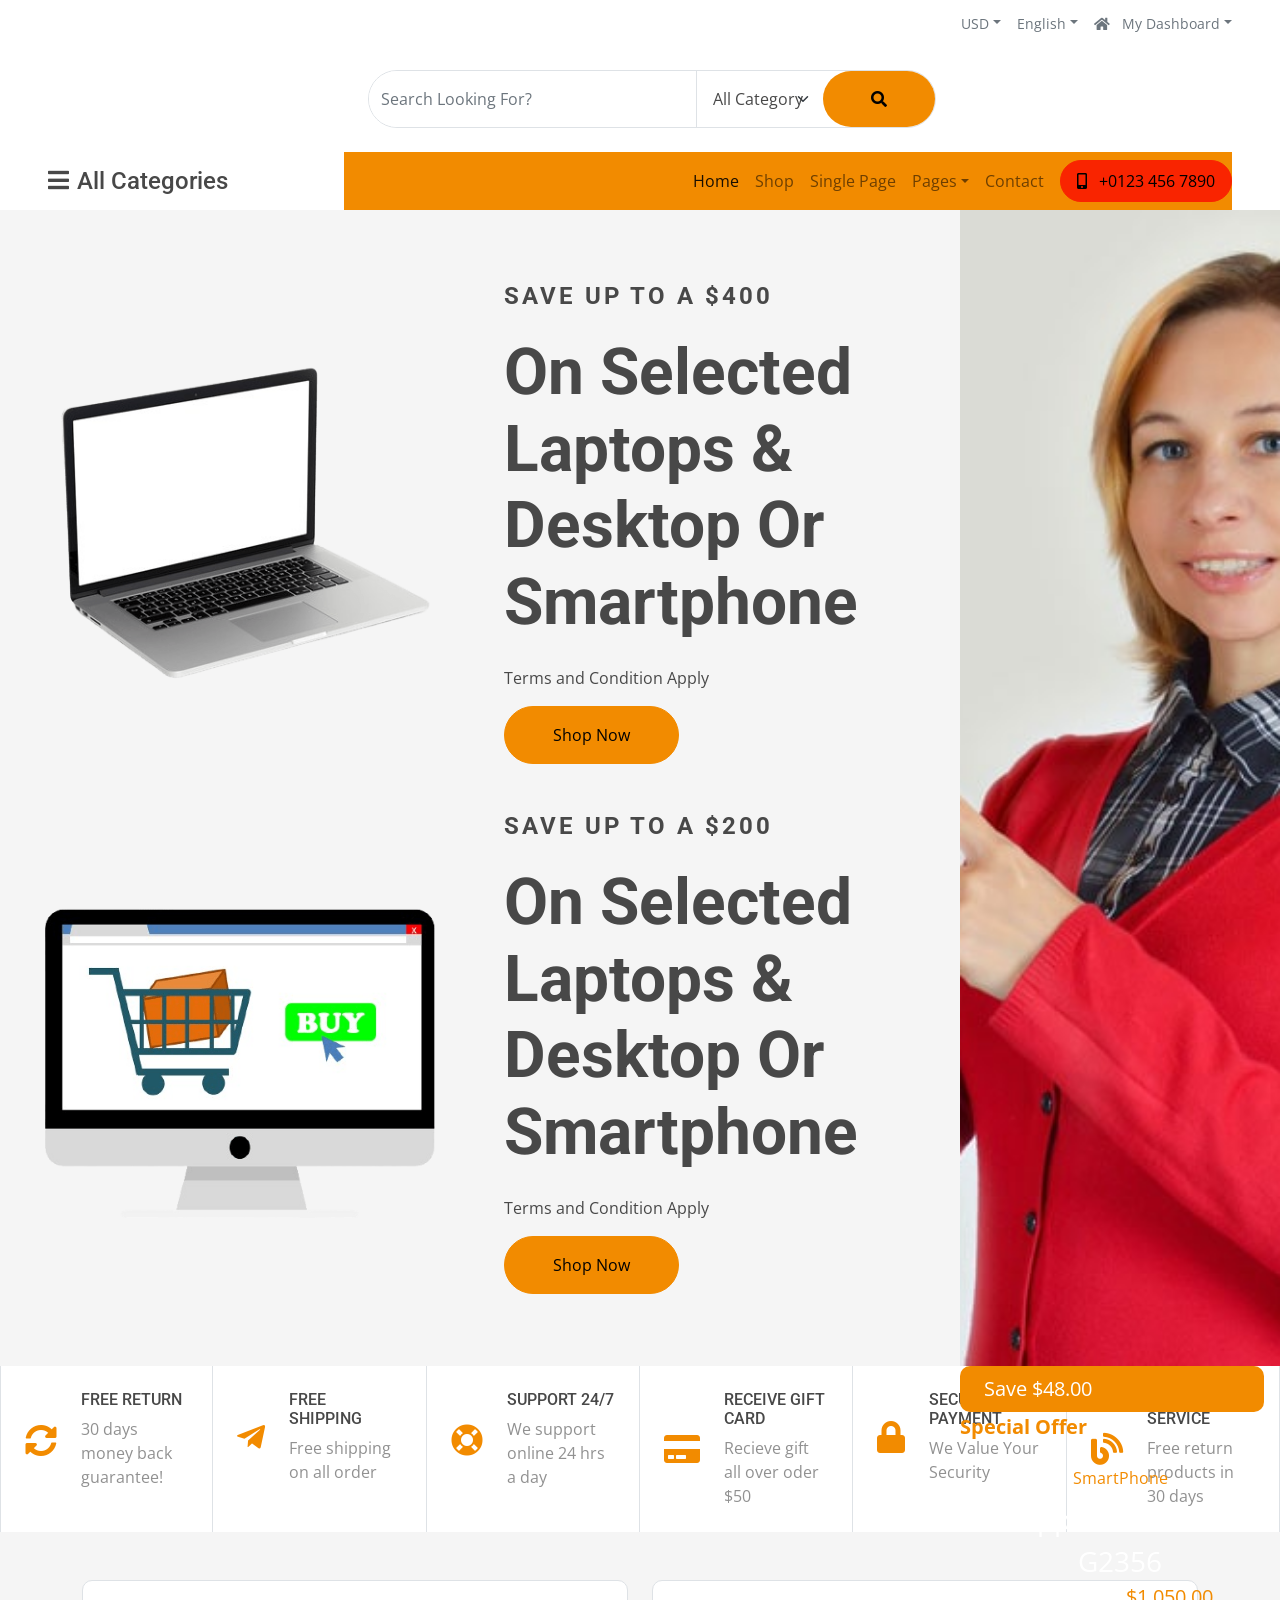
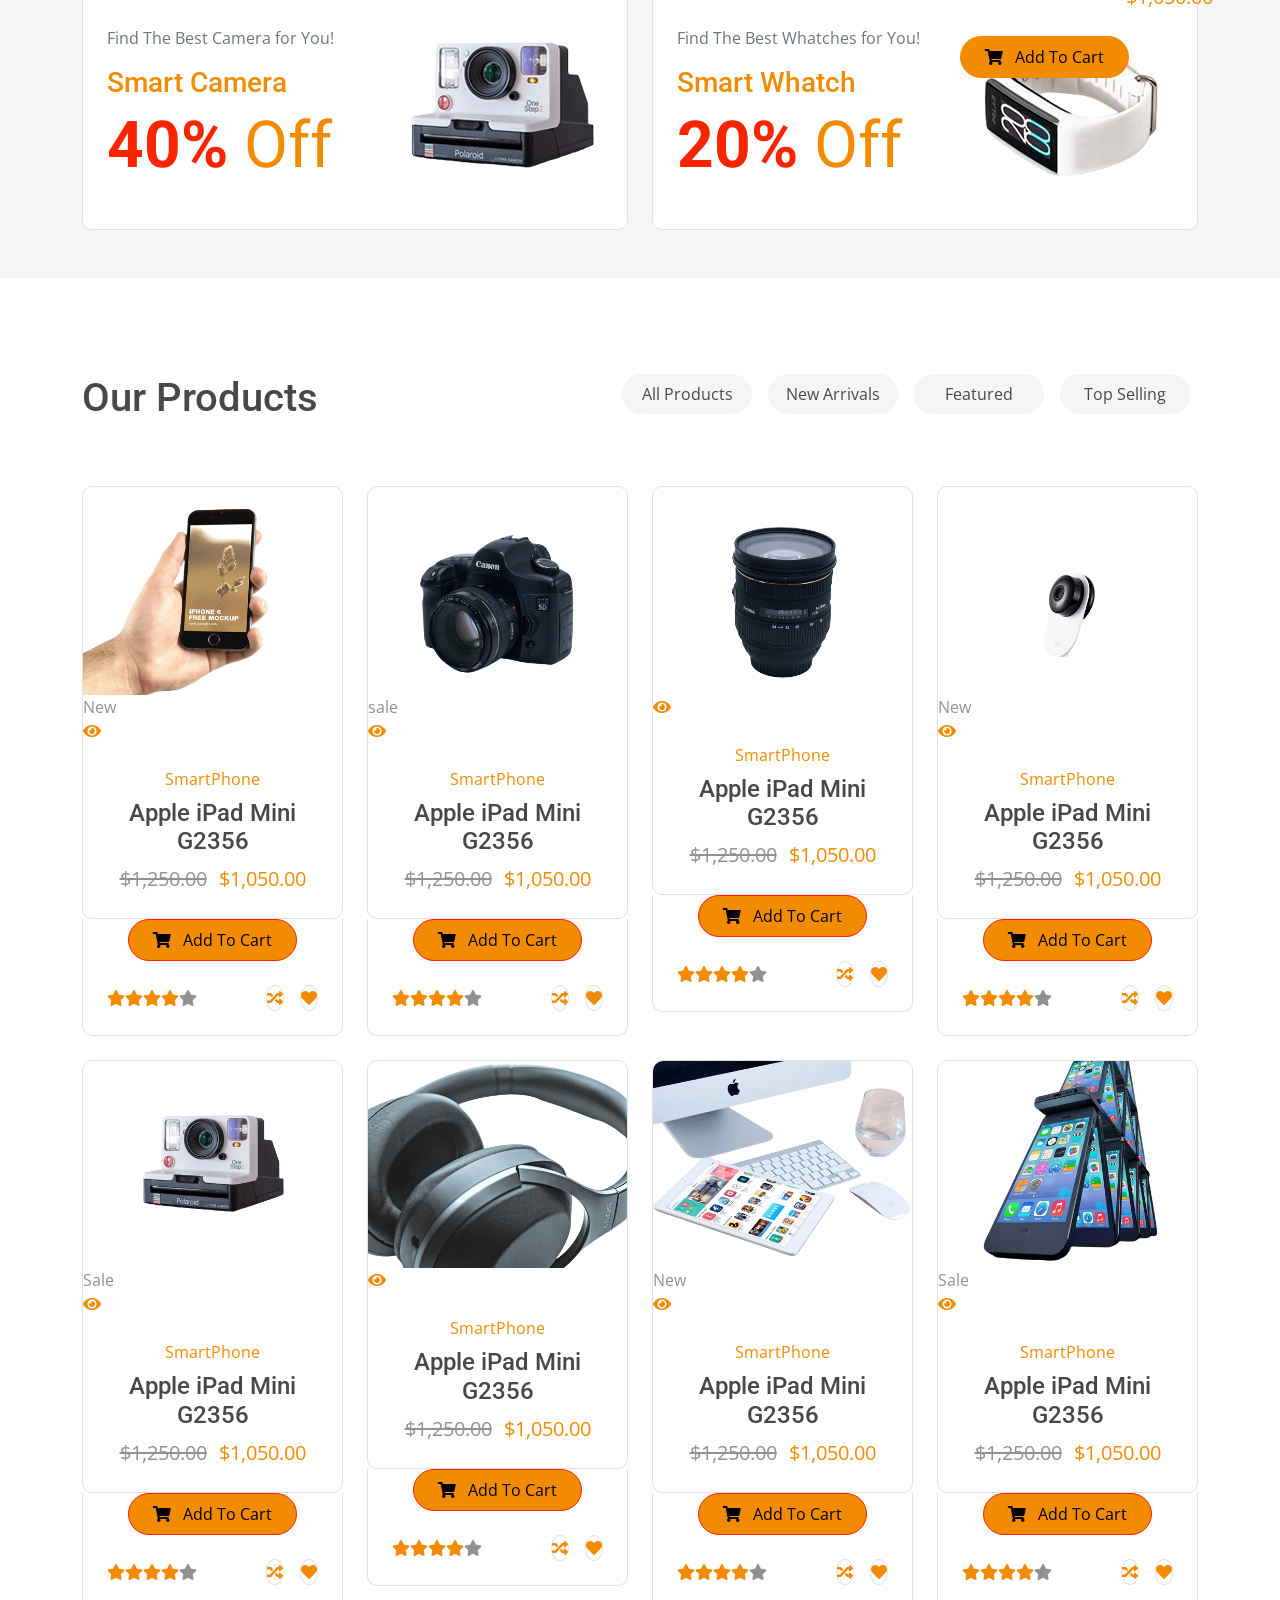
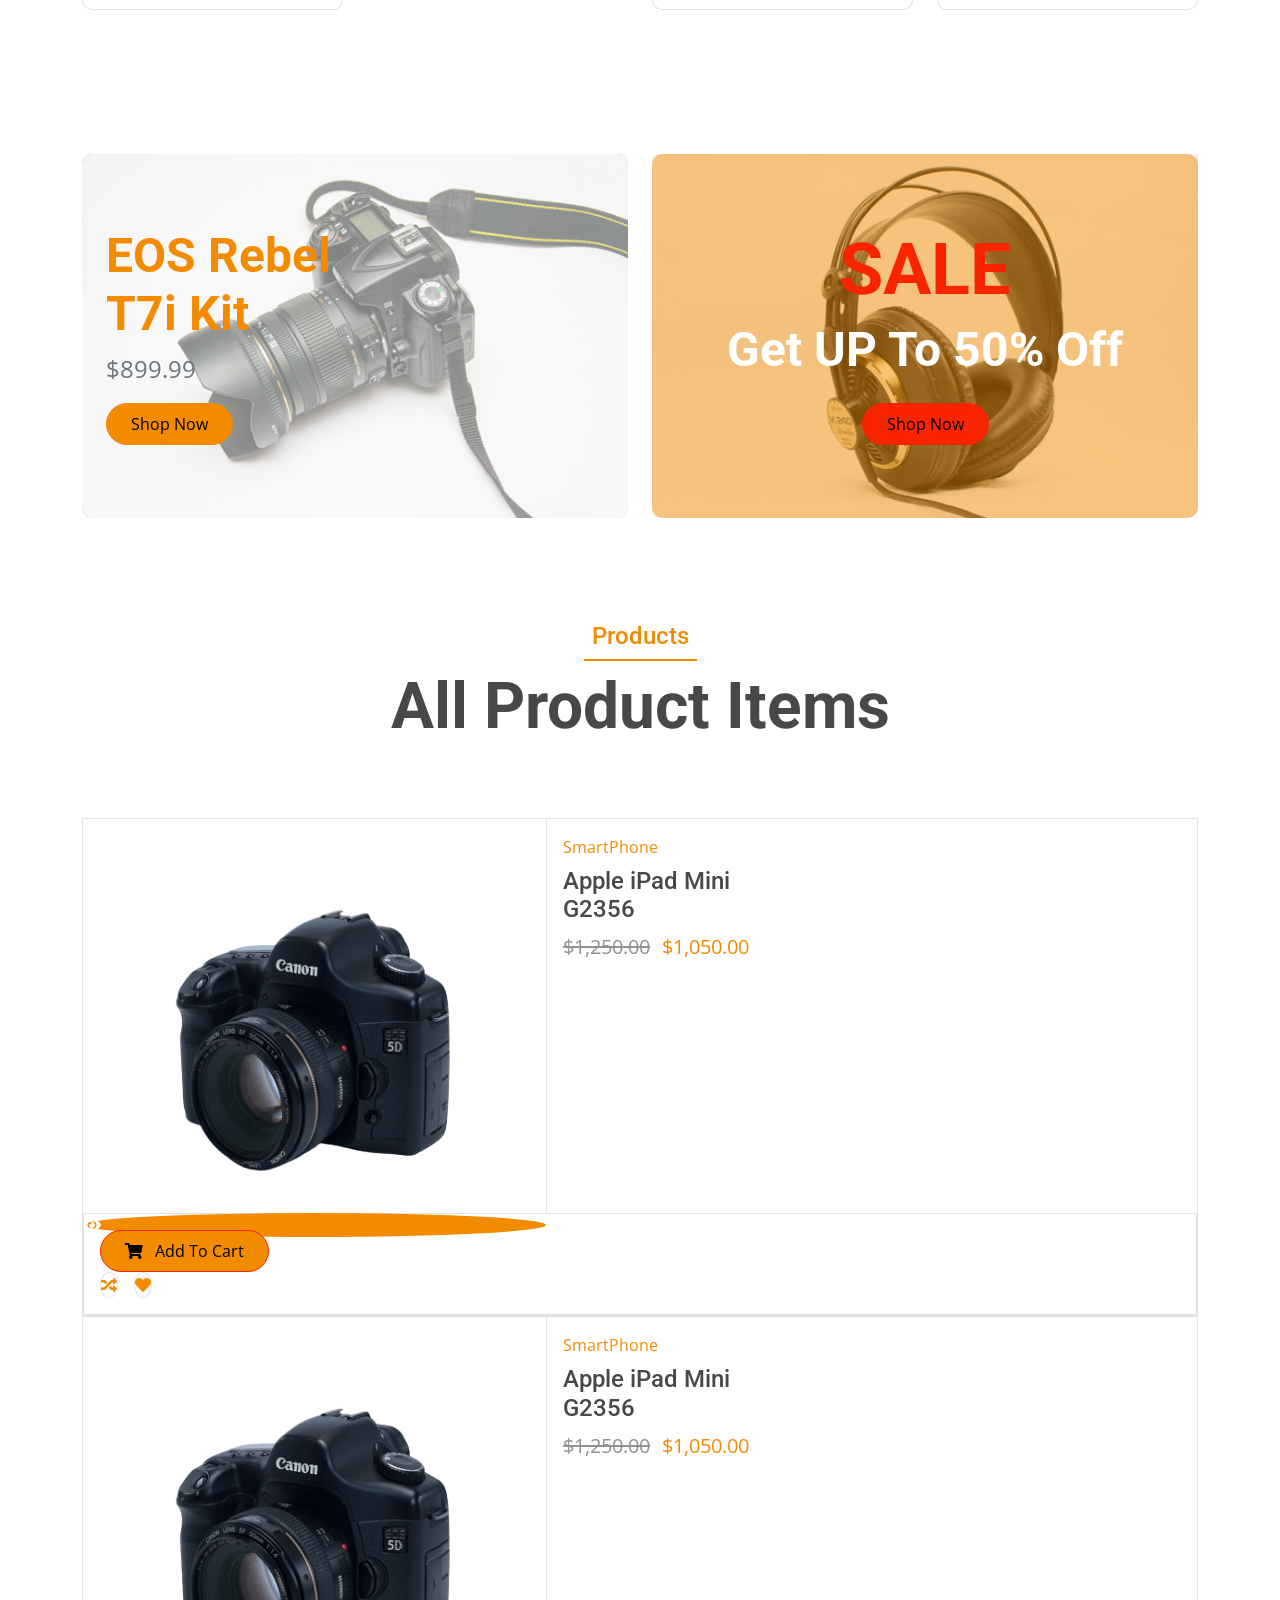
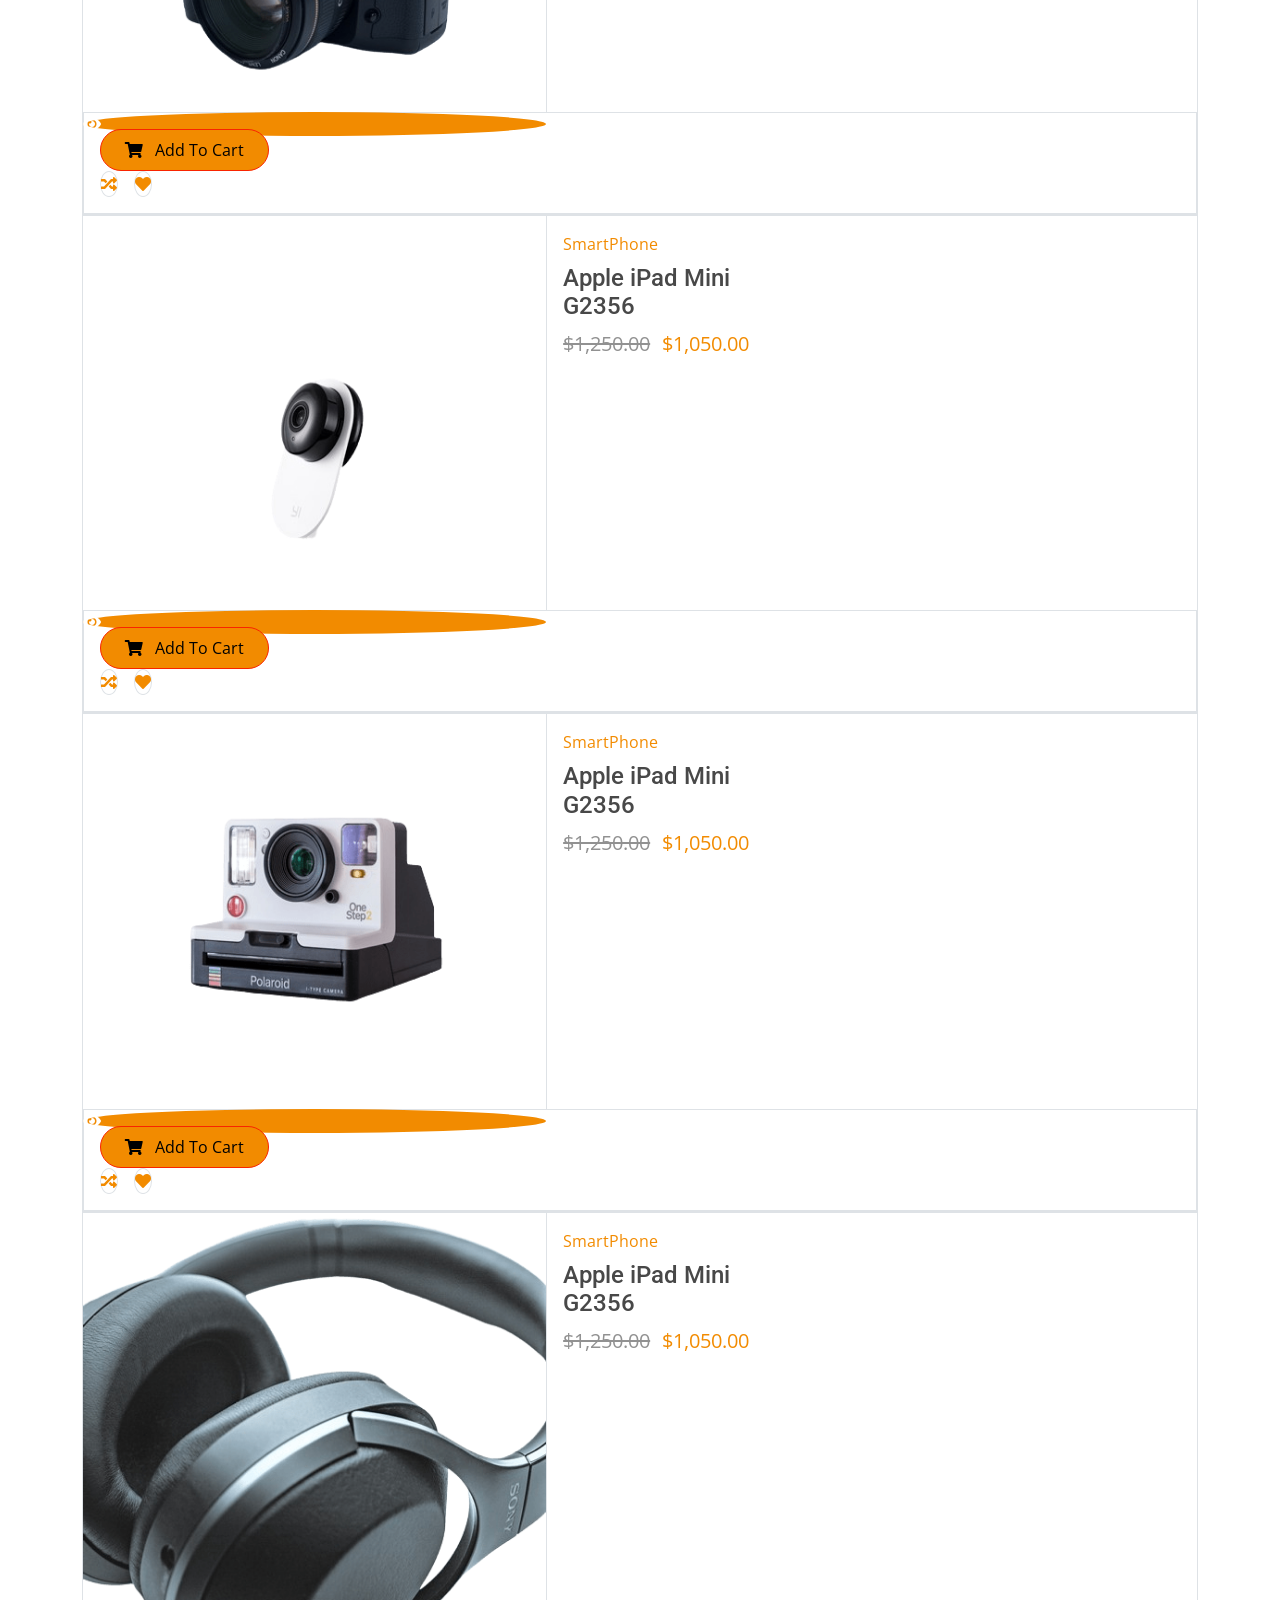
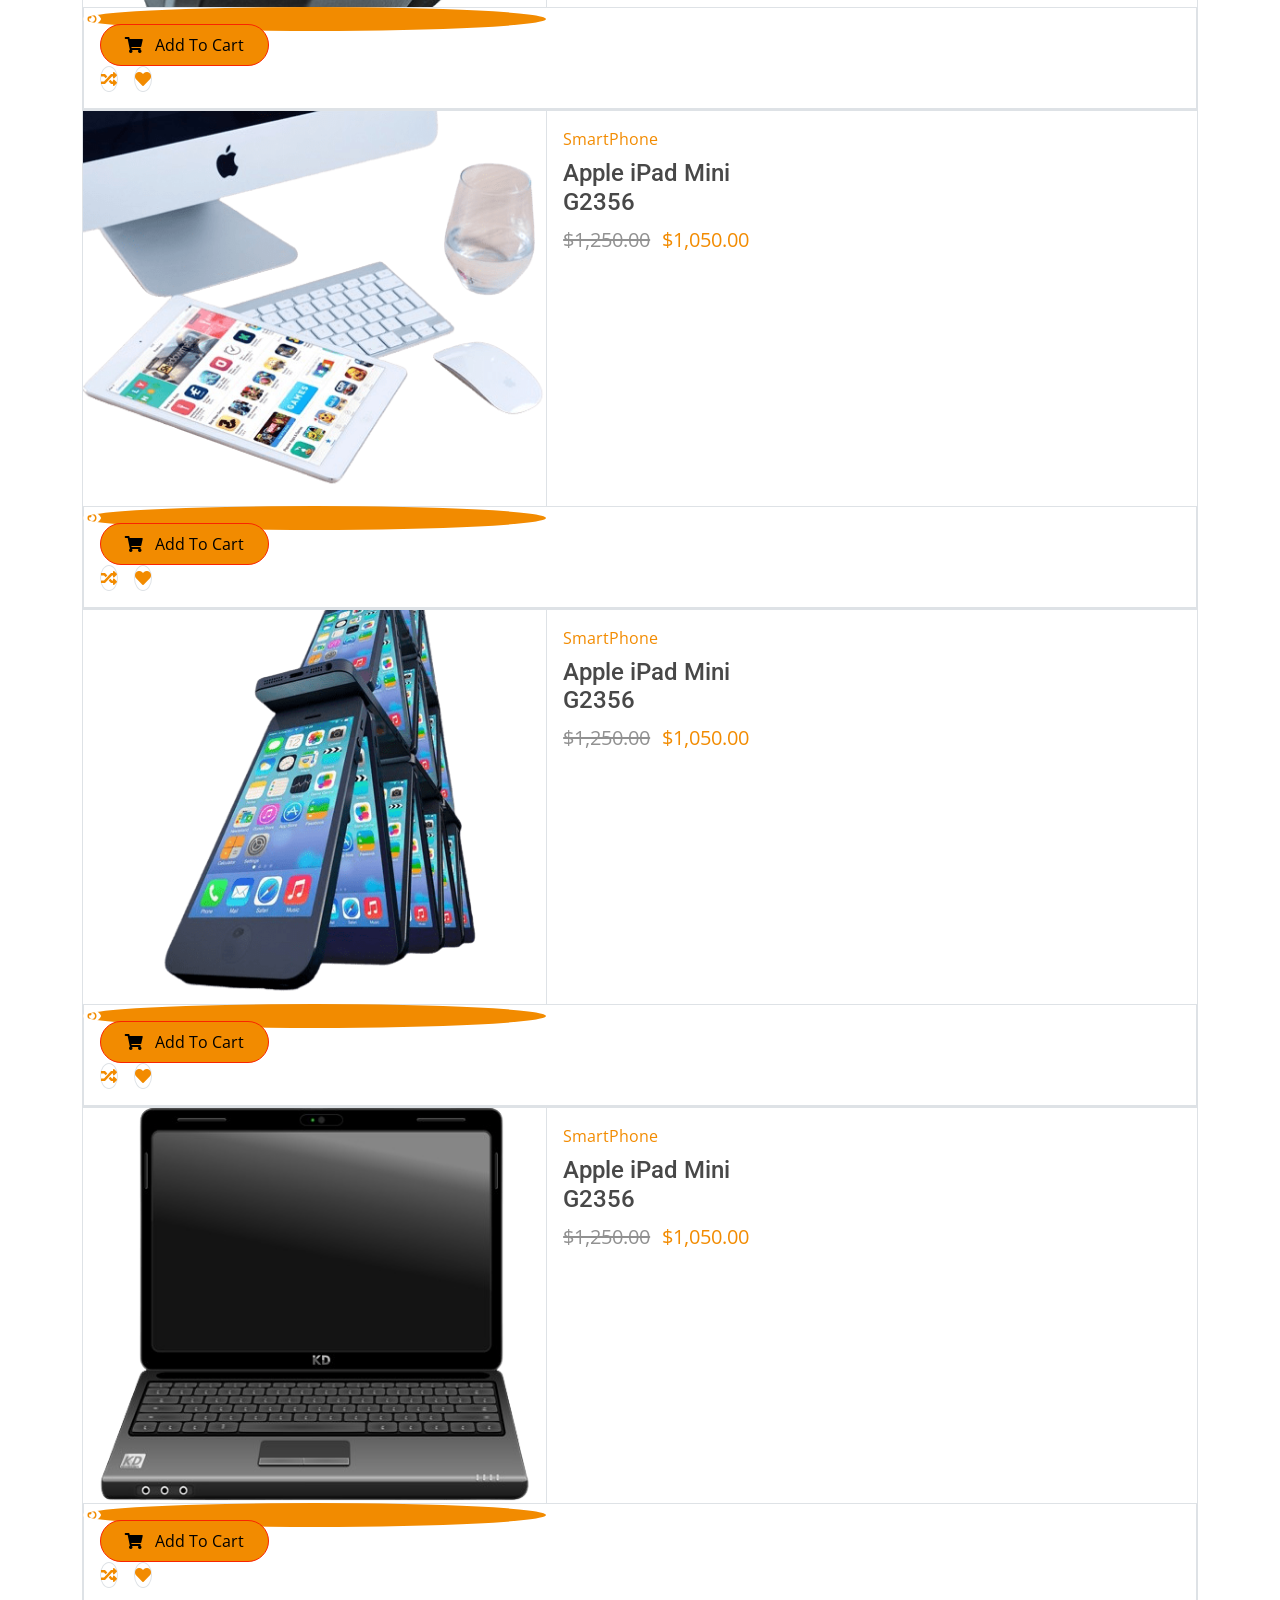
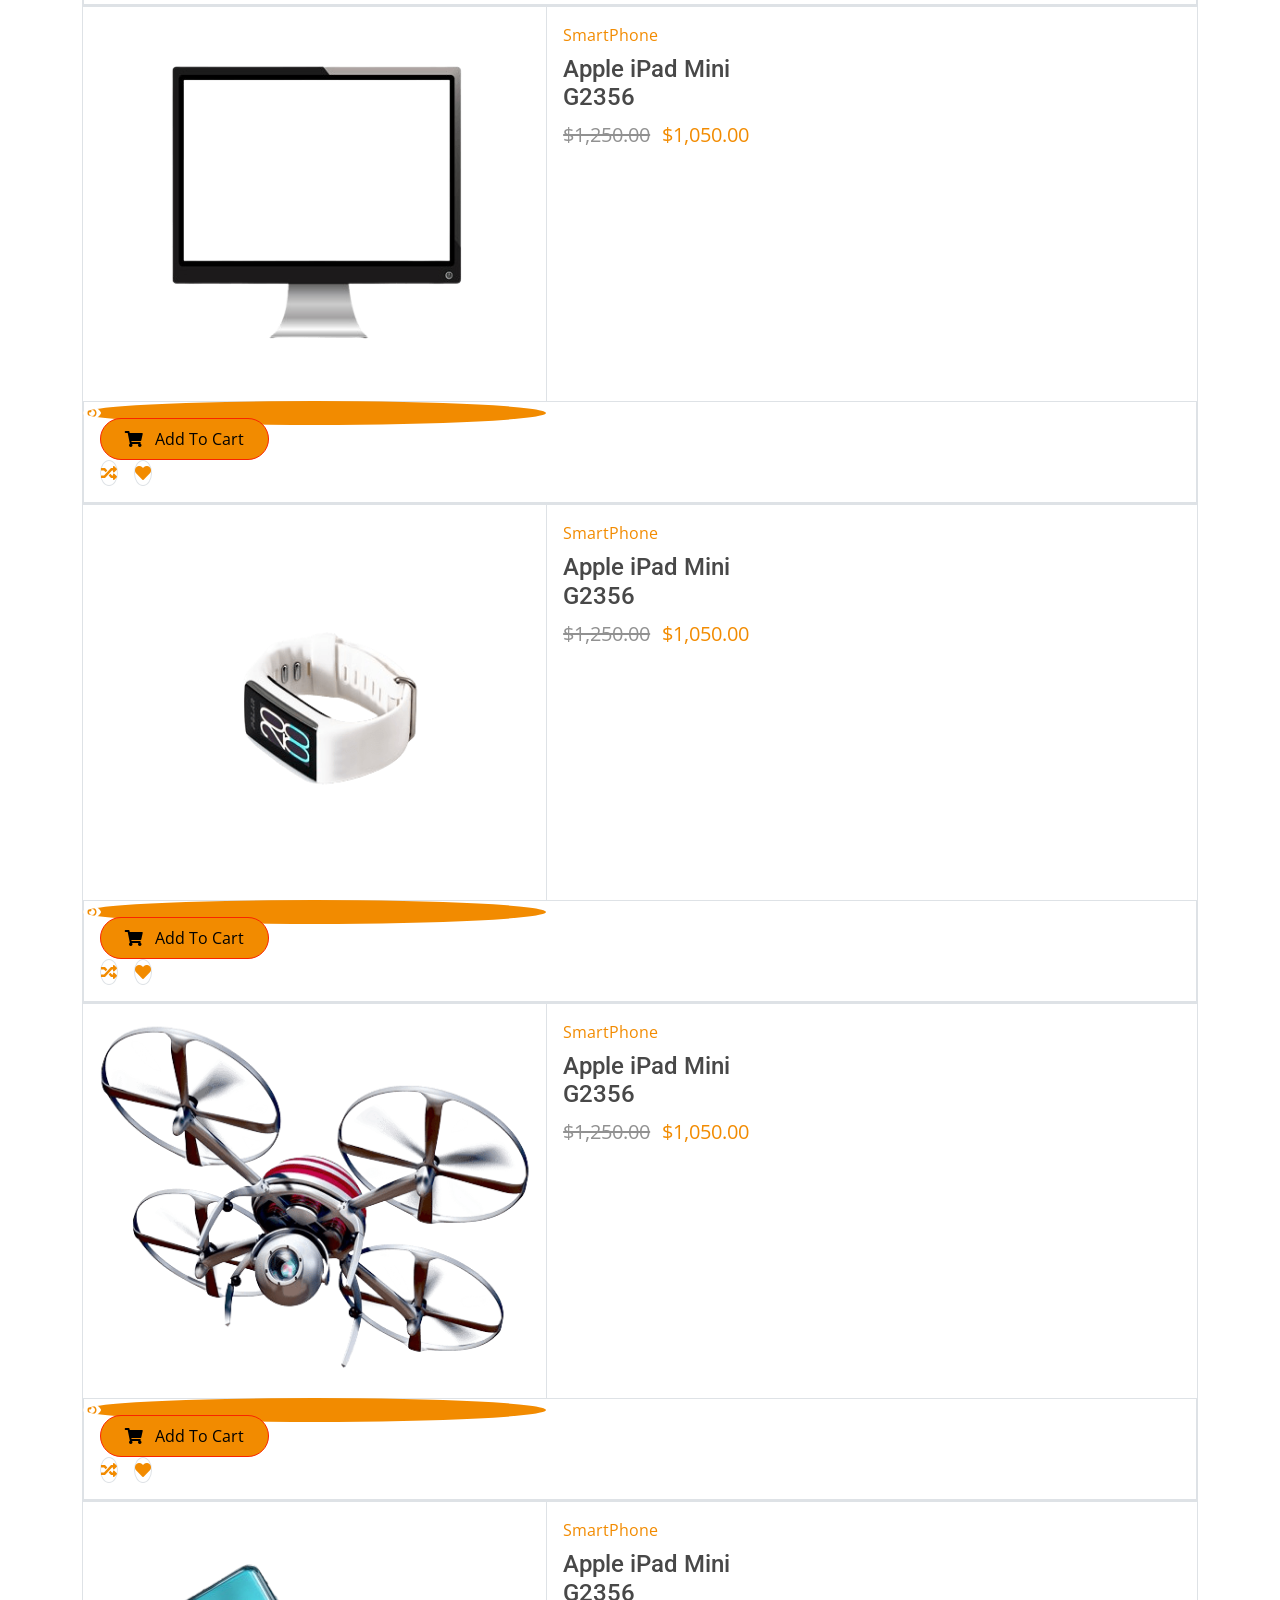
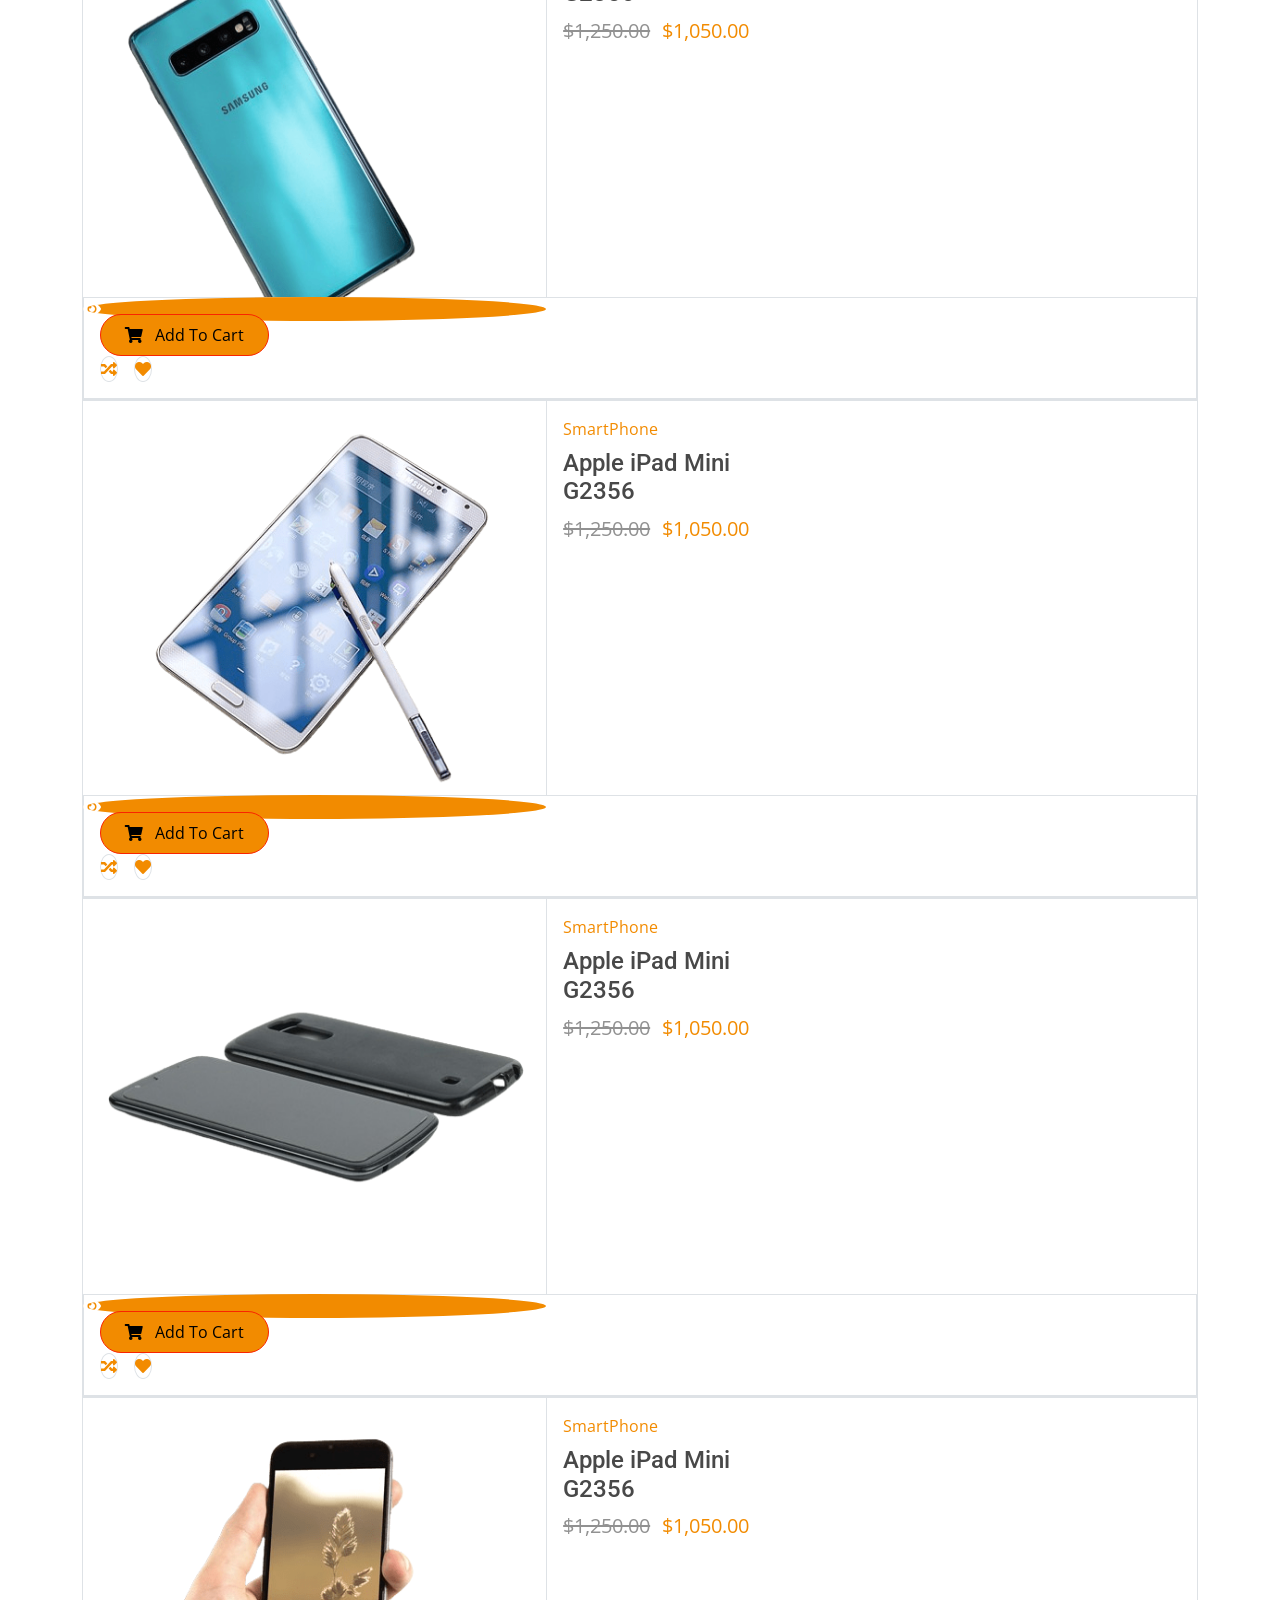
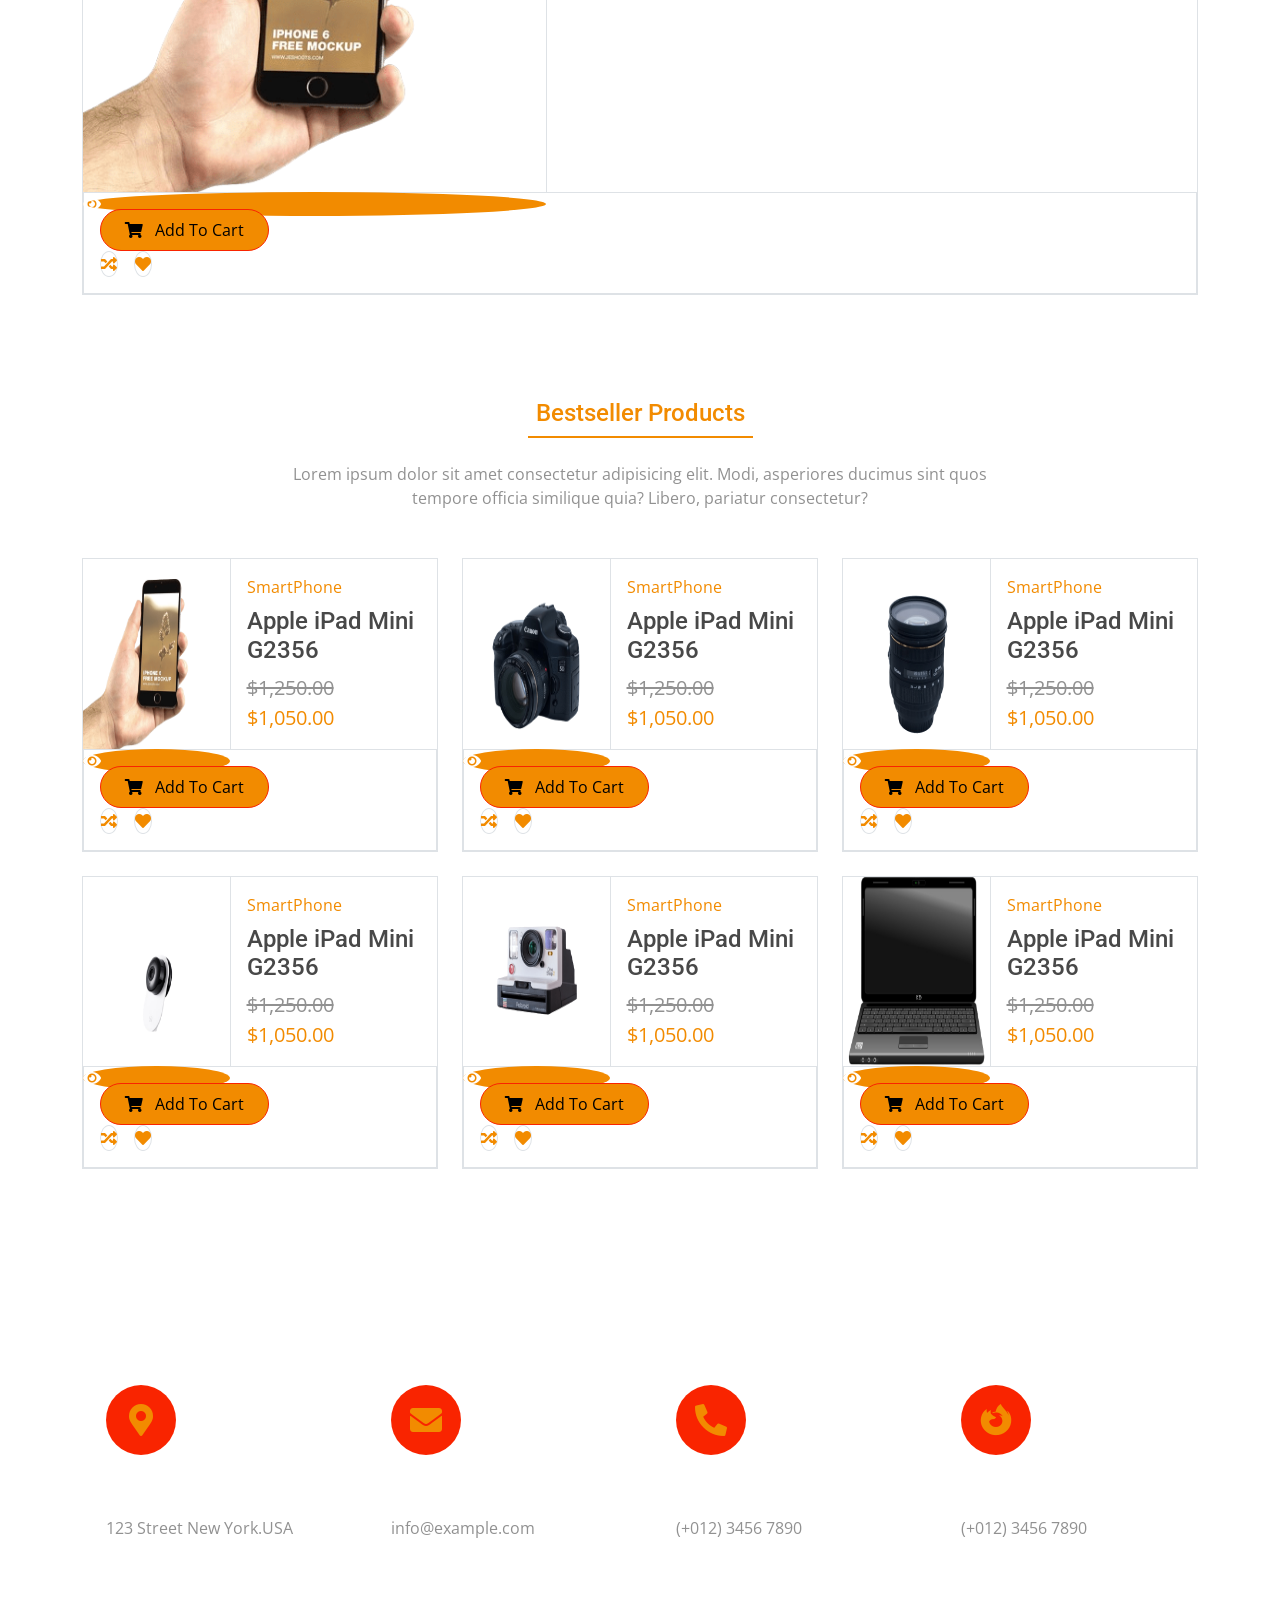
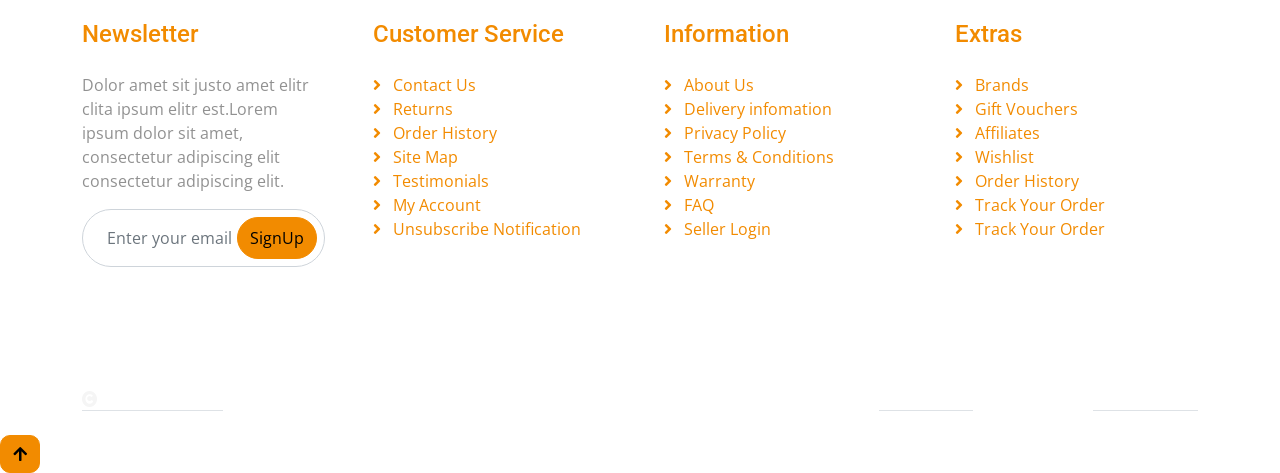
==== resources/templates/electro-original/index.html @ fbc1c678 "chore: organize Electro template reference files" ====
<!DOCTYPE html>
<html lang="en">

<head>
    <meta charset="utf-8">
    <title>Electro - Electronics Website Template</title>
    <meta content="width=device-width, initial-scale=1.0" name="viewport">
    <meta content="" name="keywords">
    <meta content="" name="description">

    <!-- Google Web Fonts -->
    <link rel="preconnect" href="https://fonts.googleapis.com">
    <link rel="preconnect" href="https://fonts.gstatic.com" crossorigin>
    <link
        href="https://fonts.googleapis.com/css2?family=Open+Sans:wght@400;500;600;700&family=Roboto:wght@400;500;700&display=swap"
        rel="stylesheet">

    <!-- Icon Font Stylesheet -->
    <link rel="stylesheet" href="https://use.fontawesome.com/releases/v5.15.4/css/all.css" />
    <link href="https://cdn.jsdelivr.net/npm/bootstrap-icons@1.4.1/font/bootstrap-icons.css" rel="stylesheet">

    <!-- Libraries Stylesheet -->
    <link href="lib/animate/animate.min.css" rel="stylesheet">
    <link href="lib/owlcarousel/assets/owl.carousel.min.css" rel="stylesheet">


    <!-- Customized Bootstrap Stylesheet -->
    <link href="css/bootstrap.min.css" rel="stylesheet">

    <!-- Template Stylesheet -->
    <link href="css/style.css" rel="stylesheet">
</head>

<body>

    <!-- Spinner Start -->
    <div id="spinner"
        class="show bg-white position-fixed translate-middle w-100 vh-100 top-50 start-50 d-flex align-items-center justify-content-center">
        <div class="spinner-border text-primary" style="width: 3rem; height: 3rem;" role="status">
            <span class="sr-only">Loading...</span>
        </div>
    </div>
    <!-- Spinner End -->


    <!-- Topbar Start -->
    <div class="container-fluid px-5 d-none border-bottom d-lg-block">
        <div class="row gx-0 align-items-center">
            <div class="col-lg-4 text-center text-lg-start mb-lg-0">
                <div class="d-inline-flex align-items-center" style="height: 45px;">
                    <a href="#" class="text-muted me-2"> Help</a><small> / </small>
                    <a href="#" class="text-muted mx-2"> Support</a><small> / </small>
                    <a href="#" class="text-muted ms-2"> Contact</a>

                </div>
            </div>
            <div class="col-lg-4 text-center d-flex align-items-center justify-content-center">
                <small class="text-dark">Call Us:</small>
                <a href="#" class="text-muted">(+012) 1234 567890</a>
            </div>

            <div class="col-lg-4 text-center text-lg-end">
                <div class="d-inline-flex align-items-center" style="height: 45px;">
                    <div class="dropdown">
                        <a href="#" class="dropdown-toggle text-muted me-2" data-bs-toggle="dropdown"><small>
                                USD</small></a>
                        <div class="dropdown-menu rounded">
                            <a href="#" class="dropdown-item"> Euro</a>
                            <a href="#" class="dropdown-item"> Dolar</a>
                        </div>
                    </div>
                    <div class="dropdown">
                        <a href="#" class="dropdown-toggle text-muted mx-2" data-bs-toggle="dropdown"><small>
                                English</small></a>
                        <div class="dropdown-menu rounded">
                            <a href="#" class="dropdown-item"> English</a>
                            <a href="#" class="dropdown-item"> Turkish</a>
                            <a href="#" class="dropdown-item"> Spanol</a>
                            <a href="#" class="dropdown-item"> Italiano</a>
                        </div>
                    </div>
                    <div class="dropdown">
                        <a href="#" class="dropdown-toggle text-muted ms-2" data-bs-toggle="dropdown"><small><i
                                    class="fa fa-home me-2"></i> My Dashboard</small></a>
                        <div class="dropdown-menu rounded">
                            <a href="#" class="dropdown-item"> Login</a>
                            <a href="#" class="dropdown-item"> Wishlist</a>
                            <a href="#" class="dropdown-item"> My Card</a>
                            <a href="#" class="dropdown-item"> Notifications</a>
                            <a href="#" class="dropdown-item"> Account Settings</a>
                            <a href="#" class="dropdown-item"> My Account</a>
                            <a href="#" class="dropdown-item"> Log Out</a>
                        </div>
                    </div>
                </div>
            </div>
        </div>
    </div>
    <div class="container-fluid px-5 py-4 d-none d-lg-block">
        <div class="row gx-0 align-items-center text-center">
            <div class="col-md-4 col-lg-3 text-center text-lg-start">
                <div class="d-inline-flex align-items-center">
                    <a href="" class="navbar-brand p-0">
                        <h1 class="display-5 text-primary m-0"><i
                                class="fas fa-shopping-bag text-secondary me-2"></i>Electro</h1>
                        <!-- <img src="img/logo.png" alt="Logo"> -->
                    </a>
                </div>
            </div>
            <div class="col-md-4 col-lg-6 text-center">
                <div class="position-relative ps-4">
                    <div class="d-flex border rounded-pill">
                        <input class="form-control border-0 rounded-pill w-100 py-3" type="text"
                            data-bs-target="#dropdownToggle123" placeholder="Search Looking For?">
                        <select class="form-select text-dark border-0 border-start rounded-0 p-3" style="width: 200px;">
                            <option value="All Category">All Category</option>
                            <option value="Pest Control-2">Category 1</option>
                            <option value="Pest Control-3">Category 2</option>
                            <option value="Pest Control-4">Category 3</option>
                            <option value="Pest Control-5">Category 4</option>
                        </select>
                        <button type="button" class="btn btn-primary rounded-pill py-3 px-5" style="border: 0;"><i
                                class="fas fa-search"></i></button>
                    </div>
                </div>
            </div>
            <div class="col-md-4 col-lg-3 text-center text-lg-end">
                <div class="d-inline-flex align-items-center">
                    <a href="#" class="text-muted d-flex align-items-center justify-content-center me-3"><span
                            class="rounded-circle btn-md-square border"><i class="fas fa-random"></i></i></a>
                    <a href="#" class="text-muted d-flex align-items-center justify-content-center me-3"><span
                            class="rounded-circle btn-md-square border"><i class="fas fa-heart"></i></a>
                    <a href="#" class="text-muted d-flex align-items-center justify-content-center"><span
                            class="rounded-circle btn-md-square border"><i class="fas fa-shopping-cart"></i></span>
                        <span class="text-dark ms-2">$0.00</span></a>
                </div>
            </div>
        </div>
    </div>
    <!-- Topbar End -->

    <!-- Navbar & Hero Start -->
    <div class="container-fluid nav-bar p-0">
        <div class="row gx-0 bg-primary px-5 align-items-center">
            <div class="col-lg-3 d-none d-lg-block">
                <nav class="navbar navbar-light position-relative" style="width: 250px;">
                    <button class="navbar-toggler border-0 fs-4 w-100 px-0 text-start" type="button"
                        data-bs-toggle="collapse" data-bs-target="#allCat">
                        <h4 class="m-0"><i class="fa fa-bars me-2"></i>All Categories</h4>
                    </button>
                    <div class="collapse navbar-collapse rounded-bottom" id="allCat">
                        <div class="navbar-nav ms-auto py-0">
                            <ul class="list-unstyled categories-bars">
                                <li>
                                    <div class="categories-bars-item">
                                        <a href="#">Accessories</a>
                                        <span>(3)</span>
                                    </div>
                                </li>
                                <li>
                                    <div class="categories-bars-item">
                                        <a href="#">Electronics & Computer</a>
                                        <span>(5)</span>
                                    </div>
                                </li>
                                <li>
                                    <div class="categories-bars-item">
                                        <a href="#">Laptops & Desktops</a>
                                        <span>(2)</span>
                                    </div>
                                </li>
                                <li>
                                    <div class="categories-bars-item">
                                        <a href="#">Mobiles & Tablets</a>
                                        <span>(8)</span>
                                    </div>
                                </li>
                                <li>
                                    <div class="categories-bars-item">
                                        <a href="#">SmartPhone & Smart TV</a>
                                        <span>(5)</span>
                                    </div>
                                </li>
                            </ul>
                        </div>
                    </div>
                </nav>
            </div>
            <div class="col-12 col-lg-9">
                <nav class="navbar navbar-expand-lg navbar-light bg-primary ">
                    <a href="" class="navbar-brand d-block d-lg-none">
                        <h1 class="display-5 text-secondary m-0"><i
                                class="fas fa-shopping-bag text-white me-2"></i>Electro</h1>
                        <!-- <img src="img/logo.png" alt="Logo"> -->
                    </a>
                    <button class="navbar-toggler ms-auto" type="button" data-bs-toggle="collapse"
                        data-bs-target="#navbarCollapse">
                        <span class="fa fa-bars fa-1x"></span>
                    </button>
                    <div class="collapse navbar-collapse" id="navbarCollapse">
                        <div class="navbar-nav ms-auto py-0">
                            <a href="index.html" class="nav-item nav-link active">Home</a>
                            <a href="shop.html" class="nav-item nav-link">Shop</a>
                            <a href="single.html" class="nav-item nav-link">Single Page</a>
                            <div class="nav-item dropdown">
                                <a href="#" class="nav-link dropdown-toggle" data-bs-toggle="dropdown">Pages</a>
                                <div class="dropdown-menu m-0">
                                    <a href="bestseller.html" class="dropdown-item">Bestseller</a>
                                    <a href="cart.html" class="dropdown-item">Cart Page</a>
                                    <a href="cheackout.html" class="dropdown-item">Cheackout</a>
                                    <a href="404.html" class="dropdown-item">404 Page</a>
                                </div>
                            </div>
                            <a href="contact.html" class="nav-item nav-link me-2">Contact</a>
                            <div class="nav-item dropdown d-block d-lg-none mb-3">
                                <a href="#" class="nav-link dropdown-toggle" data-bs-toggle="dropdown">All Category</a>
                                <div class="dropdown-menu m-0">
                                    <ul class="list-unstyled categories-bars">
                                        <li>
                                            <div class="categories-bars-item">
                                                <a href="#">Accessories</a>
                                                <span>(3)</span>
                                            </div>
                                        </li>
                                        <li>
                                            <div class="categories-bars-item">
                                                <a href="#">Electronics & Computer</a>
                                                <span>(5)</span>
                                            </div>
                                        </li>
                                        <li>
                                            <div class="categories-bars-item">
                                                <a href="#">Laptops & Desktops</a>
                                                <span>(2)</span>
                                            </div>
                                        </li>
                                        <li>
                                            <div class="categories-bars-item">
                                                <a href="#">Mobiles & Tablets</a>
                                                <span>(8)</span>
                                            </div>
                                        </li>
                                        <li>
                                            <div class="categories-bars-item">
                                                <a href="#">SmartPhone & Smart TV</a>
                                                <span>(5)</span>
                                            </div>
                                        </li>
                                    </ul>
                                </div>
                            </div>
                        </div>
                        <a href="" class="btn btn-secondary rounded-pill py-2 px-4 px-lg-3 mb-3 mb-md-3 mb-lg-0"><i
                                class="fa fa-mobile-alt me-2"></i> +0123 456 7890</a>
                    </div>
                </nav>
            </div>
        </div>
    </div>
    <!-- Navbar & Hero End -->

    <!-- Carousel Start -->
    <div class="container-fluid carousel bg-light px-0">
        <div class="row g-0 justify-content-end">
            <div class="col-12 col-lg-7 col-xl-9">
                <div class="header-carousel owl-carousel bg-light py-5">
                    <div class="row g-0 header-carousel-item align-items-center">
                        <div class="col-xl-6 carousel-img wow fadeInLeft" data-wow-delay="0.1s">
                            <img src="img/carousel-1.png" class="img-fluid w-100" alt="Image">
                        </div>
                        <div class="col-xl-6 carousel-content p-4">
                            <h4 class="text-uppercase fw-bold mb-4 wow fadeInRight" data-wow-delay="0.1s"
                                style="letter-spacing: 3px;">Save Up To A $400</h4>
                            <h1 class="display-3 text-capitalize mb-4 wow fadeInRight" data-wow-delay="0.3s">On Selected
                                Laptops & Desktop Or Smartphone</h1>
                            <p class="text-dark wow fadeInRight" data-wow-delay="0.5s">Terms and Condition Apply</p>
                            <a class="btn btn-primary rounded-pill py-3 px-5 wow fadeInRight" data-wow-delay="0.7s"
                                href="#">Shop Now</a>
                        </div>
                    </div>
                    <div class="row g-0 header-carousel-item align-items-center">
                        <div class="col-xl-6 carousel-img wow fadeInLeft" data-wow-delay="0.1s">
                            <img src="img/carousel-2.png" class="img-fluid w-100" alt="Image">
                        </div>
                        <div class="col-xl-6 carousel-content p-4">
                            <h4 class="text-uppercase fw-bold mb-4 wow fadeInRight" data-wow-delay="0.1s"
                                style="letter-spacing: 3px;">Save Up To A $200</h4>
                            <h1 class="display-3 text-capitalize mb-4 wow fadeInRight" data-wow-delay="0.3s">On Selected
                                Laptops & Desktop Or Smartphone</h1>
                            <p class="text-dark wow fadeInRight" data-wow-delay="0.5s">Terms and Condition Apply</p>
                            <a class="btn btn-primary rounded-pill py-3 px-5 wow fadeInRight" data-wow-delay="0.7s"
                                href="#">Shop Now</a>
                        </div>
                    </div>
                </div>
            </div>
            <div class="col-12 col-lg-5 col-xl-3 wow fadeInRight" data-wow-delay="0.1s">
                <div class="carousel-header-banner h-100">
                    <img src="img/header-img.jpg" class="img-fluid w-100 h-100" style="object-fit: cover;" alt="Image">
                    <div class="carousel-banner-offer">
                        <p class="bg-primary text-white rounded fs-5 py-2 px-4 mb-0 me-3">Save $48.00</p>
                        <p class="text-primary fs-5 fw-bold mb-0">Special Offer</p>
                    </div>
                    <div class="carousel-banner">
                        <div class="carousel-banner-content text-center p-4">
                            <a href="#" class="d-block mb-2">SmartPhone</a>
                            <a href="#" class="d-block text-white fs-3">Apple iPad Mini <br> G2356</a>
                            <del class="me-2 text-white fs-5">$1,250.00</del>
                            <span class="text-primary fs-5">$1,050.00</span>
                        </div>
                        <a href="#" class="btn btn-primary rounded-pill py-2 px-4"><i
                                class="fas fa-shopping-cart me-2"></i> Add To Cart</a>
                    </div>
                </div>
            </div>
        </div>
    </div>
    <!-- Carousel End -->

    <!-- Searvices Start -->
    <div class="container-fluid px-0">
        <div class="row g-0">
            <div class="col-6 col-md-4 col-lg-2 border-start border-end wow fadeInUp" data-wow-delay="0.1s">
                <div class="p-4">
                    <div class="d-inline-flex align-items-center">
                        <i class="fa fa-sync-alt fa-2x text-primary"></i>
                        <div class="ms-4">
                            <h6 class="text-uppercase mb-2">Free Return</h6>
                            <p class="mb-0">30 days money back guarantee!</p>
                        </div>
                    </div>
                </div>
            </div>
            <div class="col-6 col-md-4 col-lg-2 border-end wow fadeInUp" data-wow-delay="0.2s">
                <div class="p-4">
                    <div class="d-flex align-items-center">
                        <i class="fab fa-telegram-plane fa-2x text-primary"></i>
                        <div class="ms-4">
                            <h6 class="text-uppercase mb-2">Free Shipping</h6>
                            <p class="mb-0">Free shipping on all order</p>
                        </div>
                    </div>
                </div>
            </div>
            <div class="col-6 col-md-4 col-lg-2 border-end wow fadeInUp" data-wow-delay="0.3s">
                <div class="p-4">
                    <div class="d-flex align-items-center">
                        <i class="fas fa-life-ring fa-2x text-primary"></i>
                        <div class="ms-4">
                            <h6 class="text-uppercase mb-2">Support 24/7</h6>
                            <p class="mb-0">We support online 24 hrs a day</p>
                        </div>
                    </div>
                </div>
            </div>
            <div class="col-6 col-md-4 col-lg-2 border-end wow fadeInUp" data-wow-delay="0.4s">
                <div class="p-4">
                    <div class="d-flex align-items-center">
                        <i class="fas fa-credit-card fa-2x text-primary"></i>
                        <div class="ms-4">
                            <h6 class="text-uppercase mb-2">Receive Gift Card</h6>
                            <p class="mb-0">Recieve gift all over oder $50</p>
                        </div>
                    </div>
                </div>
            </div>
            <div class="col-6 col-md-4 col-lg-2 border-end wow fadeInUp" data-wow-delay="0.5s">
                <div class="p-4">
                    <div class="d-flex align-items-center">
                        <i class="fas fa-lock fa-2x text-primary"></i>
                        <div class="ms-4">
                            <h6 class="text-uppercase mb-2">Secure Payment</h6>
                            <p class="mb-0">We Value Your Security</p>
                        </div>
                    </div>
                </div>
            </div>
            <div class="col-6 col-md-4 col-lg-2 border-end wow fadeInUp" data-wow-delay="0.6s">
                <div class="p-4">
                    <div class="d-flex align-items-center">
                        <i class="fas fa-blog fa-2x text-primary"></i>
                        <div class="ms-4">
                            <h6 class="text-uppercase mb-2">Online Service</h6>
                            <p class="mb-0">Free return products in 30 days</p>
                        </div>
                    </div>
                </div>
            </div>
        </div>
    </div>
    <!-- Searvices End -->

    <!-- Products Offer Start -->
    <div class="container-fluid bg-light py-5">
        <div class="container">
            <div class="row g-4">
                <div class="col-lg-6 wow fadeInLeft" data-wow-delay="0.2s">
                    <a href="#" class="d-flex align-items-center justify-content-between border bg-white rounded p-4">
                        <div>
                            <p class="text-muted mb-3">Find The Best Camera for You!</p>
                            <h3 class="text-primary">Smart Camera</h3>
                            <h1 class="display-3 text-secondary mb-0">40% <span
                                    class="text-primary fw-normal">Off</span></h1>
                        </div>
                        <img src="img/product-1.png" class="img-fluid" alt="">
                    </a>
                </div>
                <div class="col-lg-6 wow fadeInRight" data-wow-delay="0.3s">
                    <a href="#" class="d-flex align-items-center justify-content-between border bg-white rounded p-4">
                        <div>
                            <p class="text-muted mb-3">Find The Best Whatches for You!</p>
                            <h3 class="text-primary">Smart Whatch</h3>
                            <h1 class="display-3 text-secondary mb-0">20% <span
                                    class="text-primary fw-normal">Off</span></h1>
                        </div>
                        <img src="img/product-2.png" class="img-fluid" alt="">
                    </a>
                </div>
            </div>
        </div>
    </div>
    <!-- Products Offer End -->


    <!-- Our Products Start -->
    <div class="container-fluid product py-5">
        <div class="container py-5">
            <div class="tab-class">
                <div class="row g-4">
                    <div class="col-lg-4 text-start wow fadeInLeft" data-wow-delay="0.1s">
                        <h1>Our Products</h1>
                    </div>
                    <div class="col-lg-8 text-end wow fadeInRight" data-wow-delay="0.1s">
                        <ul class="nav nav-pills d-inline-flex text-center mb-5">
                            <li class="nav-item mb-4">
                                <a class="d-flex mx-2 py-2 bg-light rounded-pill active" data-bs-toggle="pill"
                                    href="#tab-1">
                                    <span class="text-dark" style="width: 130px;">All Products</span>
                                </a>
                            </li>
                            <li class="nav-item mb-4">
                                <a class="d-flex py-2 mx-2 bg-light rounded-pill" data-bs-toggle="pill" href="#tab-2">
                                    <span class="text-dark" style="width: 130px;">New Arrivals</span>
                                </a>
                            </li>
                            <li class="nav-item mb-4">
                                <a class="d-flex mx-2 py-2 bg-light rounded-pill" data-bs-toggle="pill" href="#tab-3">
                                    <span class="text-dark" style="width: 130px;">Featured</span>
                                </a>
                            </li>
                            <li class="nav-item mb-4">
                                <a class="d-flex mx-2 py-2 bg-light rounded-pill" data-bs-toggle="pill" href="#tab-4">
                                    <span class="text-dark" style="width: 130px;">Top Selling</span>
                                </a>
                            </li>
                        </ul>
                    </div>
                </div>
                <div class="tab-content">
                    <div id="tab-1" class="tab-pane fade show p-0 active">
                        <div class="row g-4">
                            <div class="col-md-6 col-lg-4 col-xl-3">
                                <div class="product-item rounded wow fadeInUp" data-wow-delay="0.1s">
                                    <div class="product-item-inner border rounded">
                                        <div class="product-item-inner-item">
                                            <img src="img/product-3.png" class="img-fluid w-100 rounded-top" alt="">
                                            <div class="product-new">New</div>
                                            <div class="product-details">
                                                <a href="#"><i class="fa fa-eye fa-1x"></i></a>
                                            </div>
                                        </div>
                                        <div class="text-center rounded-bottom p-4">
                                            <a href="#" class="d-block mb-2">SmartPhone</a>
                                            <a href="#" class="d-block h4">Apple iPad Mini <br> G2356</a>
                                            <del class="me-2 fs-5">$1,250.00</del>
                                            <span class="text-primary fs-5">$1,050.00</span>
                                        </div>
                                    </div>
                                    <div
                                        class="product-item-add border border-top-0 rounded-bottom text-center p-4 pt-0">
                                        <a href="#"
                                            class="btn btn-primary border-secondary rounded-pill py-2 px-4 mb-4"><i
                                                class="fas fa-shopping-cart me-2"></i> Add To Cart</a>
                                        <div class="d-flex justify-content-between align-items-center">
                                            <div class="d-flex">
                                                <i class="fas fa-star text-primary"></i>
                                                <i class="fas fa-star text-primary"></i>
                                                <i class="fas fa-star text-primary"></i>
                                                <i class="fas fa-star text-primary"></i>
                                                <i class="fas fa-star"></i>
                                            </div>
                                            <div class="d-flex">
                                                <a href="#"
                                                    class="text-primary d-flex align-items-center justify-content-center me-3"><span
                                                        class="rounded-circle btn-sm-square border"><i
                                                            class="fas fa-random"></i></i></a>
                                                <a href="#"
                                                    class="text-primary d-flex align-items-center justify-content-center me-0"><span
                                                        class="rounded-circle btn-sm-square border"><i
                                                            class="fas fa-heart"></i></a>
                                            </div>
                                        </div>
                                    </div>
                                </div>
                            </div>
                            <div class="col-md-6 col-lg-4 col-xl-3">
                                <div class="product-item rounded wow fadeInUp" data-wow-delay="0.3s">
                                    <div class="product-item-inner border rounded">
                                        <div class="product-item-inner-item">
                                            <img src="img/product-4.png" class="img-fluid w-100 rounded-top"
                                                alt="Image">
                                            <div class="product-sale">sale</div>
                                            <div class="product-details">
                                                <a href="#"><i class="fa fa-eye fa-1x"></i></a>
                                            </div>
                                        </div>
                                        <div class="text-center rounded-bottom p-4">
                                            <a href="#" class="d-block mb-2">SmartPhone</a>
                                            <a href="#" class="d-block h4">Apple iPad Mini <br> G2356</a>
                                            <del class="me-2 fs-5">$1,250.00</del>
                                            <span class="text-primary fs-5">$1,050.00</span>
                                        </div>
                                    </div>
                                    <div
                                        class="product-item-add border border-top-0 rounded-bottom  text-center p-4 pt-0">
                                        <a href="#"
                                            class="btn btn-primary border-secondary rounded-pill py-2 px-4 mb-4"><i
                                                class="fas fa-shopping-cart me-2"></i> Add To Cart</a>
                                        <div class="d-flex justify-content-between align-items-center">
                                            <div class="d-flex">
                                                <i class="fas fa-star text-primary"></i>
                                                <i class="fas fa-star text-primary"></i>
                                                <i class="fas fa-star text-primary"></i>
                                                <i class="fas fa-star text-primary"></i>
                                                <i class="fas fa-star"></i>
                                            </div>
                                            <div class="d-flex">
                                                <a href="#"
                                                    class="text-primary d-flex align-items-center justify-content-center me-3"><span
                                                        class="rounded-circle btn-sm-square border"><i
                                                            class="fas fa-random"></i></i></a>
                                                <a href="#"
                                                    class="text-primary d-flex align-items-center justify-content-center me-0"><span
                                                        class="rounded-circle btn-sm-square border"><i
                                                            class="fas fa-heart"></i></a>
                                            </div>
                                        </div>
                                    </div>
                                </div>
                            </div>
                            <div class="col-md-6 col-lg-4 col-xl-3">
                                <div class="product-item rounded wow fadeInUp" data-wow-delay="0.5s">
                                    <div class="product-item-inner border rounded">
                                        <div class="product-item-inner-item">
                                            <img src="img/product-5.png" class="img-fluid w-100 rounded-top"
                                                alt="Image">
                                            <div class="product-details">
                                                <a href="#"><i class="fa fa-eye fa-1x"></i></a>
                                            </div>
                                        </div>
                                        <div class="text-center rounded-bottom p-4">
                                            <a href="#" class="d-block mb-2">SmartPhone</a>
                                            <a href="#" class="d-block h4">Apple iPad Mini <br> G2356</a>
                                            <del class="me-2 fs-5">$1,250.00</del>
                                            <span class="text-primary fs-5">$1,050.00</span>
                                        </div>
                                    </div>
                                    <div
                                        class="product-item-add border border-top-0 rounded-bottom  text-center p-4 pt-0">
                                        <a href="#"
                                            class="btn btn-primary border-secondary rounded-pill py-2 px-4 mb-4"><i
                                                class="fas fa-shopping-cart me-2"></i> Add To Cart</a>
                                        <div class="d-flex justify-content-between align-items-center">
                                            <div class="d-flex">
                                                <i class="fas fa-star text-primary"></i>
                                                <i class="fas fa-star text-primary"></i>
                                                <i class="fas fa-star text-primary"></i>
                                                <i class="fas fa-star text-primary"></i>
                                                <i class="fas fa-star"></i>
                                            </div>
                                            <div class="d-flex">
                                                <a href="#"
                                                    class="text-primary d-flex align-items-center justify-content-center me-3"><span
                                                        class="rounded-circle btn-sm-square border"><i
                                                            class="fas fa-random"></i></i></a>
                                                <a href="#"
                                                    class="text-primary d-flex align-items-center justify-content-center me-0"><span
                                                        class="rounded-circle btn-sm-square border"><i
                                                            class="fas fa-heart"></i></a>
                                            </div>
                                        </div>
                                    </div>
                                </div>
                            </div>
                            <div class="col-md-6 col-lg-4 col-xl-3">
                                <div class="product-item rounded wow fadeInUp" data-wow-delay="0.7s">
                                    <div class="product-item-inner border rounded">
                                        <div class="product-item-inner-item">
                                            <img src="img/product-6.png" class="img-fluid w-100 rounded-top"
                                                alt="Image">
                                            <div class="product-new">New</div>
                                            <div class="product-details">
                                                <a href="#"><i class="fa fa-eye fa-1x"></i></a>
                                            </div>
                                        </div>
                                        <div class="text-center rounded-bottom p-4">
                                            <a href="#" class="d-block mb-2">SmartPhone</a>
                                            <a href="#" class="d-block h4">Apple iPad Mini <br> G2356</a>
                                            <del class="me-2 fs-5">$1,250.00</del>
                                            <span class="text-primary fs-5">$1,050.00</span>
                                        </div>
                                    </div>
                                    <div
                                        class="product-item-add border border-top-0 rounded-bottom  text-center p-4 pt-0">
                                        <a href="#"
                                            class="btn btn-primary border-secondary rounded-pill py-2 px-4 mb-4"><i
                                                class="fas fa-shopping-cart me-2"></i> Add To Cart</a>
                                        <div class="d-flex justify-content-between align-items-center">
                                            <div class="d-flex">
                                                <i class="fas fa-star text-primary"></i>
                                                <i class="fas fa-star text-primary"></i>
                                                <i class="fas fa-star text-primary"></i>
                                                <i class="fas fa-star text-primary"></i>
                                                <i class="fas fa-star"></i>
                                            </div>
                                            <div class="d-flex">
                                                <a href="#"
                                                    class="text-primary d-flex align-items-center justify-content-center me-3"><span
                                                        class="rounded-circle btn-sm-square border"><i
                                                            class="fas fa-random"></i></i></a>
                                                <a href="#"
                                                    class="text-primary d-flex align-items-center justify-content-center me-0"><span
                                                        class="rounded-circle btn-sm-square border"><i
                                                            class="fas fa-heart"></i></a>
                                            </div>
                                        </div>
                                    </div>
                                </div>
                            </div>
                            <div class="col-md-6 col-lg-4 col-xl-3">
                                <div class="product-item rounded wow fadeInUp" data-wow-delay="0.1s">
                                    <div class="product-item-inner border rounded">
                                        <div class="product-item-inner-item">
                                            <img src="img/product-7.png" class="img-fluid w-100 rounded-top"
                                                alt="Image">
                                            <div class="product-sale">Sale</div>
                                            <div class="product-details">
                                                <a href="#"><i class="fa fa-eye fa-1x"></i></a>
                                            </div>
                                        </div>
                                        <div class="text-center rounded-bottom p-4">
                                            <a href="#" class="d-block mb-2">SmartPhone</a>
                                            <a href="#" class="d-block h4">Apple iPad Mini <br> G2356</a>
                                            <del class="me-2 fs-5">$1,250.00</del>
                                            <span class="text-primary fs-5">$1,050.00</span>
                                        </div>
                                    </div>
                                    <div
                                        class="product-item-add border border-top-0 rounded-bottom  text-center p-4 pt-0">
                                        <a href="#"
                                            class="btn btn-primary border-secondary rounded-pill py-2 px-4 mb-4"><i
                                                class="fas fa-shopping-cart me-2"></i> Add To Cart</a>
                                        <div class="d-flex justify-content-between align-items-center">
                                            <div class="d-flex">
                                                <i class="fas fa-star text-primary"></i>
                                                <i class="fas fa-star text-primary"></i>
                                                <i class="fas fa-star text-primary"></i>
                                                <i class="fas fa-star text-primary"></i>
                                                <i class="fas fa-star"></i>
                                            </div>
                                            <div class="d-flex">
                                                <a href="#"
                                                    class="text-primary d-flex align-items-center justify-content-center me-3"><span
                                                        class="rounded-circle btn-sm-square border"><i
                                                            class="fas fa-random"></i></i></a>
                                                <a href="#"
                                                    class="text-primary d-flex align-items-center justify-content-center me-0"><span
                                                        class="rounded-circle btn-sm-square border"><i
                                                            class="fas fa-heart"></i></a>
                                            </div>
                                        </div>
                                    </div>
                                </div>
                            </div>
                            <div class="col-md-6 col-lg-4 col-xl-3">
                                <div class="product-item rounded wow fadeInUp" data-wow-delay="0.3s">
                                    <div class="product-item-inner border rounded">
                                        <div class="product-item-inner-item">
                                            <img src="img/product-8.png" class="img-fluid w-100 rounded-top"
                                                alt="Image">
                                            <div class="product-details">
                                                <a href="#"><i class="fa fa-eye fa-1x"></i></a>
                                            </div>
                                        </div>
                                        <div class="text-center rounded-bottom p-4">
                                            <a href="#" class="d-block mb-2">SmartPhone</a>
                                            <a href="#" class="d-block h4">Apple iPad Mini <br> G2356</a>
                                            <del class="me-2 fs-5">$1,250.00</del>
                                            <span class="text-primary fs-5">$1,050.00</span>
                                        </div>
                                    </div>
                                    <div
                                        class="product-item-add border border-top-0 rounded-bottom  text-center p-4 pt-0">
                                        <a href="#"
                                            class="btn btn-primary border-secondary rounded-pill py-2 px-4 mb-4"><i
                                                class="fas fa-shopping-cart me-2"></i> Add To Cart</a>
                                        <div class="d-flex justify-content-between align-items-center">
                                            <div class="d-flex">
                                                <i class="fas fa-star text-primary"></i>
                                                <i class="fas fa-star text-primary"></i>
                                                <i class="fas fa-star text-primary"></i>
                                                <i class="fas fa-star text-primary"></i>
                                                <i class="fas fa-star"></i>
                                            </div>
                                            <div class="d-flex">
                                                <a href="#"
                                                    class="text-primary d-flex align-items-center justify-content-center me-3"><span
                                                        class="rounded-circle btn-sm-square border"><i
                                                            class="fas fa-random"></i></i></a>
                                                <a href="#"
                                                    class="text-primary d-flex align-items-center justify-content-center me-0"><span
                                                        class="rounded-circle btn-sm-square border"><i
                                                            class="fas fa-heart"></i></a>
                                            </div>
                                        </div>
                                    </div>
                                </div>
                            </div>
                            <div class="col-md-6 col-lg-4 col-xl-3">
                                <div class="product-item rounded wow fadeInUp" data-wow-delay="0.5s">
                                    <div class="product-item-inner border rounded">
                                        <div class="product-item-inner-item">
                                            <img src="img/product-9.png" class="img-fluid w-100 rounded-top"
                                                alt="Image">
                                            <div class="product-new">New</div>
                                            <div class="product-details">
                                                <a href="#"><i class="fa fa-eye fa-1x"></i></a>
                                            </div>
                                        </div>
                                        <div class="text-center rounded-bottom p-4">
                                            <a href="#" class="d-block mb-2">SmartPhone</a>
                                            <a href="#" class="d-block h4">Apple iPad Mini <br> G2356</a>
                                            <del class="me-2 fs-5">$1,250.00</del>
                                            <span class="text-primary fs-5">$1,050.00</span>
                                        </div>
                                    </div>
                                    <div
                                        class="product-item-add border border-top-0 rounded-bottom  text-center p-4 pt-0">
                                        <a href="#"
                                            class="btn btn-primary border-secondary rounded-pill py-2 px-4 mb-4"><i
                                                class="fas fa-shopping-cart me-2"></i> Add To Cart</a>
                                        <div class="d-flex justify-content-between align-items-center">
                                            <div class="d-flex">
                                                <i class="fas fa-star text-primary"></i>
                                                <i class="fas fa-star text-primary"></i>
                                                <i class="fas fa-star text-primary"></i>
                                                <i class="fas fa-star text-primary"></i>
                                                <i class="fas fa-star"></i>
                                            </div>
                                            <div class="d-flex">
                                                <a href="#"
                                                    class="text-primary d-flex align-items-center justify-content-center me-3"><span
                                                        class="rounded-circle btn-sm-square border"><i
                                                            class="fas fa-random"></i></i></a>
                                                <a href="#"
                                                    class="text-primary d-flex align-items-center justify-content-center me-0"><span
                                                        class="rounded-circle btn-sm-square border"><i
                                                            class="fas fa-heart"></i></a>
                                            </div>
                                        </div>
                                    </div>
                                </div>
                            </div>
                            <div class="col-md-6 col-lg-4 col-xl-3">
                                <div class="product-item rounded wow fadeInUp" data-wow-delay="0.7s">
                                    <div class="product-item-inner border rounded">
                                        <div class="product-item-inner-item">
                                            <img src="img/product-10.png" class="img-fluid w-100 rounded-top" alt="">
                                            <div class="product-sale">Sale</div>
                                            <div class="product-details">
                                                <a href="#"><i class="fa fa-eye fa-1x"></i></a>
                                            </div>
                                        </div>
                                        <div class="text-center rounded-bottom p-4">
                                            <a href="#" class="d-block mb-2">SmartPhone</a>
                                            <a href="#" class="d-block h4">Apple iPad Mini <br> G2356</a>
                                            <del class="me-2 fs-5">$1,250.00</del>
                                            <span class="text-primary fs-5">$1,050.00</span>
                                        </div>
                                    </div>
                                    <div
                                        class="product-item-add border border-top-0 rounded-bottom  text-center p-4 pt-0">
                                        <a href="#"
                                            class="btn btn-primary border-secondary rounded-pill py-2 px-4 mb-4"><i
                                                class="fas fa-shopping-cart me-2"></i> Add To Cart</a>
                                        <div class="d-flex justify-content-between align-items-center">
                                            <div class="d-flex">
                                                <i class="fas fa-star text-primary"></i>
                                                <i class="fas fa-star text-primary"></i>
                                                <i class="fas fa-star text-primary"></i>
                                                <i class="fas fa-star text-primary"></i>
                                                <i class="fas fa-star"></i>
                                            </div>
                                            <div class="d-flex">
                                                <a href="#"
                                                    class="text-primary d-flex align-items-center justify-content-center me-3"><span
                                                        class="rounded-circle btn-sm-square border"><i
                                                            class="fas fa-random"></i></i></a>
                                                <a href="#"
                                                    class="text-primary d-flex align-items-center justify-content-center me-0"><span
                                                        class="rounded-circle btn-sm-square border"><i
                                                            class="fas fa-heart"></i></a>
                                            </div>
                                        </div>
                                    </div>
                                </div>
                            </div>
                        </div>
                    </div>
                    <div id="tab-2" class="tab-pane fade show p-0">
                        <div class="row g-4">
                            <div class="col-md-6 col-lg-4 col-xl-3">
                                <div class="product-item rounded wow fadeInUp" data-wow-delay="0.1s">
                                    <div class="product-item-inner border rounded">
                                        <div class="product-item-inner-item">
                                            <img src="img/product-3.png" class="img-fluid rounded-top" alt="">
                                            <div class="product-new">New</div>
                                            <div class="product-details">
                                                <a href="#"><i class="fa fa-eye fa-1x"></i></a>
                                            </div>
                                        </div>
                                        <div class="text-center rounded-bottom p-4">
                                            <a href="#" class="d-block mb-2">SmartPhone</a>
                                            <a href="#" class="d-block h4">Apple iPad Mini <br> G2356</a>
                                            <del class="me-2 fs-5">$1,250.00</del>
                                            <span class="text-primary fs-5">$1,050.00</span>
                                        </div>
                                    </div>
                                    <div
                                        class="product-item-add border border-top-0 rounded-bottom  text-center p-4 pt-0">
                                        <a href="#"
                                            class="btn btn-primary border-secondary rounded-pill py-2 px-4 mb-4"><i
                                                class="fas fa-shopping-cart me-2"></i> Add To Cart</a>
                                        <div class="d-flex justify-content-between align-items-center">
                                            <div class="d-flex">
                                                <i class="fas fa-star text-primary"></i>
                                                <i class="fas fa-star text-primary"></i>
                                                <i class="fas fa-star text-primary"></i>
                                                <i class="fas fa-star text-primary"></i>
                                                <i class="fas fa-star"></i>
                                            </div>
                                            <div class="d-flex">
                                                <a href="#"
                                                    class="text-primary d-flex align-items-center justify-content-center me-3"><span
                                                        class="rounded-circle btn-sm-square border"><i
                                                            class="fas fa-random"></i></i></a>
                                                <a href="#"
                                                    class="text-primary d-flex align-items-center justify-content-center me-0"><span
                                                        class="rounded-circle btn-sm-square border"><i
                                                            class="fas fa-heart"></i></a>
                                            </div>
                                        </div>
                                    </div>
                                </div>
                            </div>
                            <div class="col-md-6 col-lg-4 col-xl-3">
                                <div class="product-item rounded wow fadeInUp" data-wow-delay="0.3s">
                                    <div class="product-item-inner border rounded">
                                        <div class="product-item-inner-item">
                                            <img src="img/product-4.png" class="img-fluid w-100 rounded-top" alt="">
                                            <div class="product-new">New</div>
                                            <div class="product-details">
                                                <a href="#"><i class="fa fa-eye fa-1x"></i></a>
                                            </div>
                                        </div>
                                        <div class="text-center rounded-bottom p-4">
                                            <a href="#" class="d-block mb-2">SmartPhone</a>
                                            <a href="#" class="d-block h4">Apple iPad Mini <br> G2356</a>
                                            <del class="me-2 fs-5">$1,250.00</del>
                                            <span class="text-primary fs-5">$1,050.00</span>
                                        </div>
                                    </div>
                                    <div
                                        class="product-item-add border border-top-0 rounded-bottom  text-center p-4 pt-0">
                                        <a href="#"
                                            class="btn btn-primary border-secondary rounded-pill py-2 px-4 mb-4"><i
                                                class="fas fa-shopping-cart me-2"></i> Add To Cart</a>
                                        <div class="d-flex justify-content-between align-items-center">
                                            <div class="d-flex">
                                                <i class="fas fa-star text-primary"></i>
                                                <i class="fas fa-star text-primary"></i>
                                                <i class="fas fa-star text-primary"></i>
                                                <i class="fas fa-star text-primary"></i>
                                                <i class="fas fa-star"></i>
                                            </div>
                                            <div class="d-flex">
                                                <a href="#"
                                                    class="text-primary d-flex align-items-center justify-content-center me-3"><span
                                                        class="rounded-circle btn-sm-square border"><i
                                                            class="fas fa-random"></i></i></a>
                                                <a href="#"
                                                    class="text-primary d-flex align-items-center justify-content-center me-0"><span
                                                        class="rounded-circle btn-sm-square border"><i
                                                            class="fas fa-heart"></i></a>
                                            </div>
                                        </div>
                                    </div>
                                </div>
                            </div>
                            <div class="col-md-6 col-lg-4 col-xl-3">
                                <div class="product-item rounded wow fadeInUp" data-wow-delay="0.5s">
                                    <div class="product-item-inner border rounded">
                                        <div class="product-item-inner-item">
                                            <img src="img/product-5.png" class="img-fluid w-100 rounded-top" alt="">
                                            <div class="product-new">New</div>
                                            <div class="product-details">
                                                <a href="#"><i class="fa fa-eye fa-1x"></i></a>
                                            </div>
                                        </div>
                                        <div class="text-center rounded-bottom p-4">
                                            <a href="#" class="d-block mb-2">SmartPhone</a>
                                            <a href="#" class="d-block h4">Apple iPad Mini <br> G2356</a>
                                            <del class="me-2 fs-5">$1,250.00</del>
                                            <span class="text-primary fs-5">$1,050.00</span>
                                        </div>
                                    </div>
                                    <div
                                        class="product-item-add border border-top-0 rounded-bottom  text-center p-4 pt-0">
                                        <a href="#"
                                            class="btn btn-primary border-secondary rounded-pill py-2 px-4 mb-4"><i
                                                class="fas fa-shopping-cart me-2"></i> Add To Cart</a>
                                        <div class="d-flex justify-content-between align-items-center">
                                            <div class="d-flex">
                                                <i class="fas fa-star text-primary"></i>
                                                <i class="fas fa-star text-primary"></i>
                                                <i class="fas fa-star text-primary"></i>
                                                <i class="fas fa-star text-primary"></i>
                                                <i class="fas fa-star"></i>
                                            </div>
                                            <div class="d-flex">
                                                <a href="#"
                                                    class="text-primary d-flex align-items-center justify-content-center me-3"><span
                                                        class="rounded-circle btn-sm-square border"><i
                                                            class="fas fa-random"></i></i></a>
                                                <a href="#"
                                                    class="text-primary d-flex align-items-center justify-content-center me-0"><span
                                                        class="rounded-circle btn-sm-square border"><i
                                                            class="fas fa-heart"></i></a>
                                            </div>
                                        </div>
                                    </div>
                                </div>
                            </div>
                            <div class="col-md-6 col-lg-4 col-xl-3">
                                <div class="product-item rounded wow fadeInUp" data-wow-delay="0.7s">
                                    <div class="product-item-inner border rounded">
                                        <div class="product-item-inner-item">
                                            <img src="img/product-6.png" class="img-fluid w-100 rounded-top"
                                                alt="Image">
                                            <div class="product-new">New</div>
                                            <div class="product-details">
                                                <a href="#"><i class="fa fa-eye fa-1x"></i></a>
                                            </div>
                                        </div>
                                        <div class="text-center rounded-bottom p-4">
                                            <a href="#" class="d-block mb-2">SmartPhone</a>
                                            <a href="#" class="d-block h4">Apple iPad Mini <br> G2356</a>
                                            <del class="me-2 fs-5">$1,250.00</del>
                                            <span class="text-primary fs-5">$1,050.00</span>
                                        </div>
                                    </div>
                                    <div
                                        class="product-item-add border border-top-0 rounded-bottom  text-center p-4 pt-0">
                                        <a href="#"
                                            class="btn btn-primary border-secondary rounded-pill py-2 px-4 mb-4"><i
                                                class="fas fa-shopping-cart me-2"></i> Add To Cart</a>
                                        <div class="d-flex justify-content-between align-items-center">
                                            <div class="d-flex">
                                                <i class="fas fa-star text-primary"></i>
                                                <i class="fas fa-star text-primary"></i>
                                                <i class="fas fa-star text-primary"></i>
                                                <i class="fas fa-star text-primary"></i>
                                                <i class="fas fa-star"></i>
                                            </div>
                                            <div class="d-flex">
                                                <a href="#"
                                                    class="text-primary d-flex align-items-center justify-content-center me-3"><span
                                                        class="rounded-circle btn-sm-square border"><i
                                                            class="fas fa-random"></i></i></a>
                                                <a href="#"
                                                    class="text-primary d-flex align-items-center justify-content-center me-0"><span
                                                        class="rounded-circle btn-sm-square border"><i
                                                            class="fas fa-heart"></i></a>
                                            </div>
                                        </div>
                                    </div>
                                </div>
                            </div>
                        </div>
                    </div>
                    <div id="tab-3" class="tab-pane fade show p-0">
                        <div class="row g-4">
                            <div class="col-md-6 col-lg-4 col-xl-3">
                                <div class="product-item rounded wow fadeInUp" data-wow-delay="0.1s">
                                    <div class="product-item-inner border rounded">
                                        <div class="product-item-inner-item">
                                            <img src="img/product-9.png" class="img-fluid w-100 rounded-top" alt="">
                                            <div class="product-details">
                                                <a href="#"><i class="fa fa-eye fa-1x"></i></a>
                                            </div>
                                        </div>
                                        <div class="text-center rounded-bottom p-4">
                                            <a href="#" class="d-block mb-2">SmartPhone</a>
                                            <a href="#" class="d-block h4">Apple iPad Mini <br> G2356</a>
                                            <del class="me-2 fs-5">$1,250.00</del>
                                            <span class="text-primary fs-5">$1,050.00</span>
                                        </div>
                                    </div>
                                    <div
                                        class="product-item-add border border-top-0 rounded-bottom  text-center p-4 pt-0">
                                        <a href="#"
                                            class="btn btn-primary border-secondary rounded-pill py-2 px-4 mb-4"><i
                                                class="fas fa-shopping-cart me-2"></i> Add To Cart</a>
                                        <div class="d-flex justify-content-between align-items-center">
                                            <div class="d-flex">
                                                <i class="fas fa-star text-primary"></i>
                                                <i class="fas fa-star text-primary"></i>
                                                <i class="fas fa-star text-primary"></i>
                                                <i class="fas fa-star text-primary"></i>
                                                <i class="fas fa-star"></i>
                                            </div>
                                            <div class="d-flex">
                                                <a href="#"
                                                    class="text-primary d-flex align-items-center justify-content-center me-3"><span
                                                        class="rounded-circle btn-sm-square border"><i
                                                            class="fas fa-random"></i></i></a>
                                                <a href="#"
                                                    class="text-primary d-flex align-items-center justify-content-center me-0"><span
                                                        class="rounded-circle btn-sm-square border"><i
                                                            class="fas fa-heart"></i></a>
                                            </div>
                                        </div>
                                    </div>
                                </div>
                            </div>
                            <div class="col-md-6 col-lg-4 col-xl-3">
                                <div class="product-item rounded wow fadeInUp" data-wow-delay="0.3s">
                                    <div class="product-item-inner border rounded">
                                        <div class="product-item-inner-item">
                                            <img src="img/product-10.png" class="img-fluid w-100 rounded-top"
                                                alt="Image">
                                            <div class="product-details">
                                                <a href="#"><i class="fa fa-eye fa-1x"></i></a>
                                            </div>
                                        </div>
                                        <div class="text-center rounded-bottom p-4">
                                            <a href="#" class="d-block mb-2">SmartPhone</a>
                                            <a href="#" class="d-block h4">Apple iPad Mini <br> G2356</a>
                                            <del class="me-2 fs-5">$1,250.00</del>
                                            <span class="text-primary fs-5">$1,050.00</span>
                                        </div>
                                    </div>
                                    <div
                                        class="product-item-add border border-top-0 rounded-bottom  text-center p-4 pt-0">
                                        <a href="#"
                                            class="btn btn-primary border-secondary rounded-pill py-2 px-4 mb-4"><i
                                                class="fas fa-shopping-cart me-2"></i> Add To Cart</a>
                                        <div class="d-flex justify-content-between align-items-center">
                                            <div class="d-flex">
                                                <i class="fas fa-star text-primary"></i>
                                                <i class="fas fa-star text-primary"></i>
                                                <i class="fas fa-star text-primary"></i>
                                                <i class="fas fa-star text-primary"></i>
                                                <i class="fas fa-star"></i>
                                            </div>
                                            <div class="d-flex">
                                                <a href="#"
                                                    class="text-primary d-flex align-items-center justify-content-center me-3"><span
                                                        class="rounded-circle btn-sm-square border"><i
                                                            class="fas fa-random"></i></i></a>
                                                <a href="#"
                                                    class="text-primary d-flex align-items-center justify-content-center me-0"><span
                                                        class="rounded-circle btn-sm-square border"><i
                                                            class="fas fa-heart"></i></a>
                                            </div>
                                        </div>
                                    </div>
                                </div>
                            </div>
                            <div class="col-md-6 col-lg-4 col-xl-3">
                                <div class="product-item rounded wow fadeInUp" data-wow-delay="0.5s">
                                    <div class="product-item-inner border rounded">
                                        <div class="product-item-inner-item">
                                            <img src="img/product-11.png" class="img-fluid w-100 rounded-top"
                                                alt="Image">
                                            <div class="product-details">
                                                <a href="#"><i class="fa fa-eye fa-1x"></i></a>
                                            </div>
                                        </div>
                                        <div class="text-center rounded-bottom p-4">
                                            <a href="#" class="d-block mb-2">SmartPhone</a>
                                            <a href="#" class="d-block h4">Apple iPad Mini <br> G2356</a>
                                            <del class="me-2 fs-5">$1,250.00</del>
                                            <span class="text-primary fs-5">$1,050.00</span>
                                        </div>
                                    </div>
                                    <div
                                        class="product-item-add border border-top-0 rounded-bottom  text-center p-4 pt-0">
                                        <a href="#"
                                            class="btn btn-primary border-secondary rounded-pill py-2 px-4 mb-4"><i
                                                class="fas fa-shopping-cart me-2"></i> Add To Cart</a>
                                        <div class="d-flex justify-content-between align-items-center">
                                            <div class="d-flex">
                                                <i class="fas fa-star text-primary"></i>
                                                <i class="fas fa-star text-primary"></i>
                                                <i class="fas fa-star text-primary"></i>
                                                <i class="fas fa-star text-primary"></i>
                                                <i class="fas fa-star"></i>
                                            </div>
                                            <div class="d-flex">
                                                <a href="#"
                                                    class="text-primary d-flex align-items-center justify-content-center me-3"><span
                                                        class="rounded-circle btn-sm-square border"><i
                                                            class="fas fa-random"></i></i></a>
                                                <a href="#"
                                                    class="text-primary d-flex align-items-center justify-content-center me-0"><span
                                                        class="rounded-circle btn-sm-square border"><i
                                                            class="fas fa-heart"></i></a>
                                            </div>
                                        </div>
                                    </div>
                                </div>
                            </div>
                            <div class="col-md-6 col-lg-4 col-xl-3">
                                <div class="product-item rounded wow fadeInUp" data-wow-delay="0.7s">
                                    <div class="product-item-inner border rounded">
                                        <div class="product-item-inner-item">
                                            <img src="img/product-12.png" class="img-fluid w-100 rounded-top"
                                                alt="Image">
                                            <div class="product-details">
                                                <a href="#"><i class="fa fa-eye fa-1x"></i></a>
                                            </div>
                                        </div>
                                        <div class="text-center rounded-bottom p-4">
                                            <a href="#" class="d-block mb-2">SmartPhone</a>
                                            <a href="#" class="d-block h4">Apple iPad Mini <br> G2356</a>
                                            <del class="me-2 fs-5">$1,250.00</del>
                                            <span class="text-primary fs-5">$1,050.00</span>
                                        </div>
                                    </div>
                                    <div
                                        class="product-item-add border border-top-0 rounded-bottom  text-center p-4 pt-0">
                                        <a href="#"
                                            class="btn btn-primary border-secondary rounded-pill py-2 px-4 mb-4"><i
                                                class="fas fa-shopping-cart me-2"></i> Add To Cart</a>
                                        <div class="d-flex justify-content-between align-items-center">
                                            <div class="d-flex">
                                                <i class="fas fa-star text-primary"></i>
                                                <i class="fas fa-star text-primary"></i>
                                                <i class="fas fa-star text-primary"></i>
                                                <i class="fas fa-star text-primary"></i>
                                                <i class="fas fa-star"></i>
                                            </div>
                                            <div class="d-flex">
                                                <a href="#"
                                                    class="text-primary d-flex align-items-center justify-content-center me-3"><span
                                                        class="rounded-circle btn-sm-square border"><i
                                                            class="fas fa-random"></i></i></a>
                                                <a href="#"
                                                    class="text-primary d-flex align-items-center justify-content-center me-0"><span
                                                        class="rounded-circle btn-sm-square border"><i
                                                            class="fas fa-heart"></i></a>
                                            </div>
                                        </div>
                                    </div>
                                </div>
                            </div>
                        </div>
                    </div>
                    <div id="tab-4" class="tab-pane fade show p-0">
                        <div class="row g-4">
                            <div class="col-md-6 col-lg-4 col-xl-3">
                                <div class="product-item rounded wow fadeInUp" data-wow-delay="0.1s">
                                    <div class="product-item-inner border rounded">
                                        <div class="product-item-inner-item">
                                            <img src="img/product-14.png" class="img-fluid w-100 rounded-top"
                                                alt="Image">
                                            <div class="product-details">
                                                <a href="#"><i class="fa fa-eye fa-1x"></i></a>
                                            </div>
                                        </div>
                                        <div class="text-center rounded-bottom p-4">
                                            <a href="#" class="d-block mb-2">SmartPhone</a>
                                            <a href="#" class="d-block h4">Apple iPad Mini <br> G2356</a>
                                            <del class="me-2 fs-5">$1,250.00</del>
                                            <span class="text-primary fs-5">$1,050.00</span>
                                        </div>
                                    </div>
                                    <div
                                        class="product-item-add border border-top-0 rounded-bottom  text-center p-4 pt-0">
                                        <a href="#"
                                            class="btn btn-primary border-secondary rounded-pill py-2 px-4 mb-4"><i
                                                class="fas fa-shopping-cart me-2"></i> Add To Cart</a>
                                        <div class="d-flex justify-content-between align-items-center">
                                            <div class="d-flex">
                                                <i class="fas fa-star text-primary"></i>
                                                <i class="fas fa-star text-primary"></i>
                                                <i class="fas fa-star text-primary"></i>
                                                <i class="fas fa-star text-primary"></i>
                                                <i class="fas fa-star"></i>
                                            </div>
                                            <div class="d-flex">
                                                <a href="#"
                                                    class="text-primary d-flex align-items-center justify-content-center me-3"><span
                                                        class="rounded-circle btn-sm-square border"><i
                                                            class="fas fa-random"></i></i></a>
                                                <a href="#"
                                                    class="text-primary d-flex align-items-center justify-content-center me-0"><span
                                                        class="rounded-circle btn-sm-square border"><i
                                                            class="fas fa-heart"></i></a>
                                            </div>
                                        </div>
                                    </div>
                                </div>
                            </div>
                            <div class="col-md-6 col-lg-4 col-xl-3">
                                <div class="product-item rounded wow fadeInUp" data-wow-delay="0.3s">
                                    <div class="product-item-inner border rounded">
                                        <div class="product-item-inner-item">
                                            <img src="img/product-15.png" class="img-fluid w-100 rounded-top"
                                                alt="Image">
                                            <div class="product-details">
                                                <a href="#"><i class="fa fa-eye fa-1x"></i></a>
                                            </div>
                                        </div>
                                        <div class="text-center rounded-bottom p-4">
                                            <a href="#" class="d-block mb-2">SmartPhone</a>
                                            <a href="#" class="d-block h4">Apple iPad Mini <br> G2356</a>
                                            <del class="me-2 fs-5">$1,250.00</del>
                                            <span class="text-primary fs-5">$1,050.00</span>
                                        </div>
                                    </div>
                                    <div
                                        class="product-item-add border border-top-0 rounded-bottom  text-center p-4 pt-0">
                                        <a href="#"
                                            class="btn btn-primary border-secondary rounded-pill py-2 px-4 mb-4"><i
                                                class="fas fa-shopping-cart me-2"></i> Add To Cart</a>
                                        <div class="d-flex justify-content-between align-items-center">
                                            <div class="d-flex">
                                                <i class="fas fa-star text-primary"></i>
                                                <i class="fas fa-star text-primary"></i>
                                                <i class="fas fa-star text-primary"></i>
                                                <i class="fas fa-star text-primary"></i>
                                                <i class="fas fa-star"></i>
                                            </div>
                                            <div class="d-flex">
                                                <a href="#"
                                                    class="text-primary d-flex align-items-center justify-content-center me-3"><span
                                                        class="rounded-circle btn-sm-square border"><i
                                                            class="fas fa-random"></i></i></a>
                                                <a href="#"
                                                    class="text-primary d-flex align-items-center justify-content-center me-0"><span
                                                        class="rounded-circle btn-sm-square border"><i
                                                            class="fas fa-heart"></i></a>
                                            </div>
                                        </div>
                                    </div>
                                </div>
                            </div>
                            <div class="col-md-6 col-lg-4 col-xl-3">
                                <div class="product-item rounded wow fadeInUp" data-wow-delay="0.5s">
                                    <div class="product-item-inner border rounded">
                                        <div class="product-item-inner-item">
                                            <img src="img/product-17.png" class="img-fluid w-100 rounded-top"
                                                alt="Image">
                                            <div class="product-details">
                                                <a href="#"><i class="fa fa-eye fa-1x"></i></a>
                                            </div>
                                        </div>
                                        <div class="text-center rounded-bottom p-4">
                                            <a href="#" class="d-block mb-2">SmartPhone</a>
                                            <a href="#" class="d-block h4">Apple iPad Mini <br> G2356</a>
                                            <del class="me-2 fs-5">$1,250.00</del>
                                            <span class="text-primary fs-5">$1,050.00</span>
                                        </div>
                                    </div>
                                    <div
                                        class="product-item-add border border-top-0 rounded-bottom  text-center p-4 pt-0">
                                        <a href="#"
                                            class="btn btn-primary border-secondary rounded-pill py-2 px-4 mb-4"><i
                                                class="fas fa-shopping-cart me-2"></i> Add To Cart</a>
                                        <div class="d-flex justify-content-between align-items-center">
                                            <div class="d-flex">
                                                <i class="fas fa-star text-primary"></i>
                                                <i class="fas fa-star text-primary"></i>
                                                <i class="fas fa-star text-primary"></i>
                                                <i class="fas fa-star text-primary"></i>
                                                <i class="fas fa-star"></i>
                                            </div>
                                            <div class="d-flex">
                                                <a href="#"
                                                    class="text-primary d-flex align-items-center justify-content-center me-3"><span
                                                        class="rounded-circle btn-sm-square border"><i
                                                            class="fas fa-random"></i></i></a>
                                                <a href="#"
                                                    class="text-primary d-flex align-items-center justify-content-center me-0"><span
                                                        class="rounded-circle btn-sm-square border"><i
                                                            class="fas fa-heart"></i></a>
                                            </div>
                                        </div>
                                    </div>
                                </div>
                            </div>
                            <div class="col-md-6 col-lg-4 col-xl-3">
                                <div class="product-item rounded wow fadeInUp" data-wow-delay="0.7s">
                                    <div class="product-item-inner border rounded">
                                        <div class="product-item-inner-item">
                                            <img src="img/product-16.png" class="img-fluid w-100 rounded-top"
                                                alt="Image">
                                            <div class="product-details">
                                                <a href="#"><i class="fa fa-eye fa-1x"></i></a>
                                            </div>
                                        </div>
                                        <div class="text-center rounded-bottom p-4">
                                            <a href="#" class="d-block mb-2">SmartPhone</a>
                                            <a href="#" class="d-block h4">Apple iPad Mini <br> G2356</a>
                                            <del class="me-2 fs-5">$1,250.00</del>
                                            <span class="text-primary fs-5">$1,050.00</span>
                                        </div>
                                    </div>
                                    <div
                                        class="product-item-add border border-top-0 rounded-bottom  text-center p-4 pt-0">
                                        <a href="#"
                                            class="btn btn-primary border-secondary rounded-pill py-2 px-4 mb-4"><i
                                                class="fas fa-shopping-cart me-2"></i> Add To Cart</a>
                                        <div class="d-flex justify-content-between align-items-center">
                                            <div class="d-flex">
                                                <i class="fas fa-star text-primary"></i>
                                                <i class="fas fa-star text-primary"></i>
                                                <i class="fas fa-star text-primary"></i>
                                                <i class="fas fa-star text-primary"></i>
                                                <i class="fas fa-star"></i>
                                            </div>
                                            <div class="d-flex">
                                                <a href="#"
                                                    class="text-primary d-flex align-items-center justify-content-center me-3"><span
                                                        class="rounded-circle btn-sm-square border"><i
                                                            class="fas fa-random"></i></i></a>
                                                <a href="#"
                                                    class="text-primary d-flex align-items-center justify-content-center me-0"><span
                                                        class="rounded-circle btn-sm-square border"><i
                                                            class="fas fa-heart"></i></a>
                                            </div>
                                        </div>
                                    </div>
                                </div>
                            </div>
                        </div>
                    </div>
                </div>
            </div>
        </div>
    </div>
    <!-- Our Products End -->

    <!-- Product Banner Start -->
    <div class="container-fluid py-5">
        <div class="container">
            <div class="row g-4">
                <div class="col-lg-6 wow fadeInLeft" data-wow-delay="0.1s">
                    <a href="#">
                        <div class="bg-primary rounded position-relative">
                            <img src="img/product-banner.jpg" class="img-fluid w-100 rounded" alt="">
                            <div class="position-absolute top-0 start-0 w-100 h-100 d-flex flex-column justify-content-center rounded p-4"
                                style="background: rgba(255, 255, 255, 0.5);">
                                <h3 class="display-5 text-primary">EOS Rebel <br> <span>T7i Kit</span></h3>
                                <p class="fs-4 text-muted">$899.99</p>
                                <a href="#" class="btn btn-primary rounded-pill align-self-start py-2 px-4">Shop Now</a>
                            </div>
                        </div>
                    </a>
                </div>
                <div class="col-lg-6 wow fadeInRight" data-wow-delay="0.2s">
                    <a href="#">
                        <div class="text-center bg-primary rounded position-relative">
                            <img src="img/product-banner-2.jpg" class="img-fluid w-100" alt="">
                            <div class="position-absolute top-0 start-0 w-100 h-100 d-flex flex-column justify-content-center rounded p-4"
                                style="background: rgba(242, 139, 0, 0.5);">
                                <h2 class="display-2 text-secondary">SALE</h2>
                                <h4 class="display-5 text-white mb-4">Get UP To 50% Off</h4>
                                <a href="#" class="btn btn-secondary rounded-pill align-self-center py-2 px-4">Shop
                                    Now</a>
                            </div>
                        </div>
                    </a>
                </div>
            </div>
        </div>
    </div>
    <!-- Product Banner End -->

    <!-- Product List Satrt -->
    <div class="container-fluid products productList overflow-hidden">
        <div class="container products-mini py-5">
            <div class="mx-auto text-center mb-5" style="max-width: 900px;">
                <h4 class="text-primary border-bottom border-primary border-2 d-inline-block p-2 title-border-radius wow fadeInUp"
                    data-wow-delay="0.1s">Products</h4>
                <h1 class="mb-0 display-3 wow fadeInUp" data-wow-delay="0.3s">All Product Items</h1>
            </div>
            <div class="productList-carousel owl-carousel pt-4 wow fadeInUp" data-wow-delay="0.3s">
                <div class="productImg-carousel owl-carousel productList-item">
                    <div class="productImg-item products-mini-item border">
                        <div class="row g-0">
                            <div class="col-5">
                                <div class="products-mini-img border-end h-100">
                                    <img src="img/product-4.png" class="img-fluid w-100 h-100" alt="Image">
                                    <div class="products-mini-icon rounded-circle bg-primary">
                                        <a href="#"><i class="fa fa-eye fa-1x text-white"></i></a>
                                    </div>
                                </div>
                            </div>
                            <div class="col-7">
                                <div class="products-mini-content p-3">
                                    <a href="#" class="d-block mb-2">SmartPhone</a>
                                    <a href="#" class="d-block h4">Apple iPad Mini <br> G2356</a>
                                    <del class="me-2 fs-5">$1,250.00</del>
                                    <span class="text-primary fs-5">$1,050.00</span>
                                </div>
                            </div>
                        </div>
                        <div class="products-mini-add border p-3">
                            <a href="#" class="btn btn-primary border-secondary rounded-pill py-2 px-4"><i
                                    class="fas fa-shopping-cart me-2"></i> Add To Cart</a>
                            <div class="d-flex">
                                <a href="#"
                                    class="text-primary d-flex align-items-center justify-content-center me-3"><span
                                        class="rounded-circle btn-sm-square border"><i
                                            class="fas fa-random"></i></i></a>
                                <a href="#"
                                    class="text-primary d-flex align-items-center justify-content-center me-0"><span
                                        class="rounded-circle btn-sm-square border"><i class="fas fa-heart"></i></a>
                            </div>
                        </div>
                    </div>
                    <div class="productImg-item products-mini-item border">
                        <div class="row g-0">
                            <div class="col-5">
                                <div class="products-mini-img border-end h-100">
                                    <img src="img/product-4.png" class="img-fluid w-100 h-100" alt="Image">
                                    <div class="products-mini-icon rounded-circle bg-primary">
                                        <a href="#"><i class="fa fa-eye fa-1x text-white"></i></a>
                                    </div>
                                </div>
                            </div>
                            <div class="col-7">
                                <div class="products-mini-content p-3">
                                    <a href="#" class="d-block mb-2">SmartPhone</a>
                                    <a href="#" class="d-block h4">Apple iPad Mini <br> G2356</a>
                                    <del class="me-2 fs-5">$1,250.00</del>
                                    <span class="text-primary fs-5">$1,050.00</span>
                                </div>
                            </div>
                        </div>
                        <div class="products-mini-add border p-3">
                            <a href="#" class="btn btn-primary border-secondary rounded-pill py-2 px-4"><i
                                    class="fas fa-shopping-cart me-2"></i> Add To Cart</a>
                            <div class="d-flex">
                                <a href="#"
                                    class="text-primary d-flex align-items-center justify-content-center me-3"><span
                                        class="rounded-circle btn-sm-square border"><i
                                            class="fas fa-random"></i></i></a>
                                <a href="#"
                                    class="text-primary d-flex align-items-center justify-content-center me-0"><span
                                        class="rounded-circle btn-sm-square border"><i class="fas fa-heart"></i></a>
                            </div>
                        </div>
                    </div>
                    <div class="productImg-item products-mini-item border">
                        <div class="row g-0">
                            <div class="col-5">
                                <div class="products-mini-img border-end h-100">
                                    <img src="img/product-6.png" class="img-fluid w-100 h-100" alt="Image">
                                    <div class="products-mini-icon rounded-circle bg-primary">
                                        <a href="#"><i class="fa fa-eye fa-1x text-white"></i></a>
                                    </div>
                                </div>
                            </div>
                            <div class="col-7">
                                <div class="products-mini-content p-3">
                                    <a href="#" class="d-block mb-2">SmartPhone</a>
                                    <a href="#" class="d-block h4">Apple iPad Mini <br> G2356</a>
                                    <del class="me-2 fs-5">$1,250.00</del>
                                    <span class="text-primary fs-5">$1,050.00</span>
                                </div>
                            </div>
                        </div>
                        <div class="products-mini-add border p-3">
                            <a href="#" class="btn btn-primary border-secondary rounded-pill py-2 px-4"><i
                                    class="fas fa-shopping-cart me-2"></i> Add To Cart</a>
                            <div class="d-flex">
                                <a href="#"
                                    class="text-primary d-flex align-items-center justify-content-center me-3"><span
                                        class="rounded-circle btn-sm-square border"><i
                                            class="fas fa-random"></i></i></a>
                                <a href="#"
                                    class="text-primary d-flex align-items-center justify-content-center me-0"><span
                                        class="rounded-circle btn-sm-square border"><i class="fas fa-heart"></i></a>
                            </div>
                        </div>
                    </div>
                    <div class="productImg-item products-mini-item border">
                        <div class="row g-0">
                            <div class="col-5">
                                <div class="products-mini-img border-end h-100">
                                    <img src="img/product-7.png" class="img-fluid w-100 h-100" alt="Image">
                                    <div class="products-mini-icon rounded-circle bg-primary">
                                        <a href="#"><i class="fa fa-eye fa-1x text-white"></i></a>
                                    </div>
                                </div>
                            </div>
                            <div class="col-7">
                                <div class="products-mini-content p-3">
                                    <a href="#" class="d-block mb-2">SmartPhone</a>
                                    <a href="#" class="d-block h4">Apple iPad Mini <br> G2356</a>
                                    <del class="me-2 fs-5">$1,250.00</del>
                                    <span class="text-primary fs-5">$1,050.00</span>
                                </div>
                            </div>
                        </div>
                        <div class="products-mini-add border p-3">
                            <a href="#" class="btn btn-primary border-secondary rounded-pill py-2 px-4"><i
                                    class="fas fa-shopping-cart me-2"></i> Add To Cart</a>
                            <div class="d-flex">
                                <a href="#"
                                    class="text-primary d-flex align-items-center justify-content-center me-3"><span
                                        class="rounded-circle btn-sm-square border"><i
                                            class="fas fa-random"></i></i></a>
                                <a href="#"
                                    class="text-primary d-flex align-items-center justify-content-center me-0"><span
                                        class="rounded-circle btn-sm-square border"><i class="fas fa-heart"></i></a>
                            </div>
                        </div>
                    </div>
                </div>
                <div class="productImg-carousel owl-carousel productList-item">
                    <div class="productImg-item products-mini-item border">
                        <div class="row g-0">
                            <div class="col-5">
                                <div class="products-mini-img border-end h-100">
                                    <img src="img/product-8.png" class="img-fluid w-100 h-100" alt="Image">
                                    <div class="products-mini-icon rounded-circle bg-primary">
                                        <a href="#"><i class="fa fa-eye fa-1x text-white"></i></a>
                                    </div>
                                </div>
                            </div>
                            <div class="col-7">
                                <div class="products-mini-content p-3">
                                    <a href="#" class="d-block mb-2">SmartPhone</a>
                                    <a href="#" class="d-block h4">Apple iPad Mini <br> G2356</a>
                                    <del class="me-2 fs-5">$1,250.00</del>
                                    <span class="text-primary fs-5">$1,050.00</span>
                                </div>
                            </div>
                        </div>
                        <div class="products-mini-add border p-3">
                            <a href="#" class="btn btn-primary border-secondary rounded-pill py-2 px-4"><i
                                    class="fas fa-shopping-cart me-2"></i> Add To Cart</a>
                            <div class="d-flex">
                                <a href="#"
                                    class="text-primary d-flex align-items-center justify-content-center me-3"><span
                                        class="rounded-circle btn-sm-square border"><i
                                            class="fas fa-random"></i></i></a>
                                <a href="#"
                                    class="text-primary d-flex align-items-center justify-content-center me-0"><span
                                        class="rounded-circle btn-sm-square border"><i class="fas fa-heart"></i></a>
                            </div>
                        </div>
                    </div>
                    <div class="productImg-item products-mini-item border">
                        <div class="row g-0">
                            <div class="col-5">
                                <div class="products-mini-img border-end h-100">
                                    <img src="img/product-9.png" class="img-fluid w-100 h-100" alt="Image">
                                    <div class="products-mini-icon rounded-circle bg-primary">
                                        <a href="#"><i class="fa fa-eye fa-1x text-white"></i></a>
                                    </div>
                                </div>
                            </div>
                            <div class="col-7">
                                <div class="products-mini-content p-3">
                                    <a href="#" class="d-block mb-2">SmartPhone</a>
                                    <a href="#" class="d-block h4">Apple iPad Mini <br> G2356</a>
                                    <del class="me-2 fs-5">$1,250.00</del>
                                    <span class="text-primary fs-5">$1,050.00</span>
                                </div>
                            </div>
                        </div>
                        <div class="products-mini-add border p-3">
                            <a href="#" class="btn btn-primary border-secondary rounded-pill py-2 px-4"><i
                                    class="fas fa-shopping-cart me-2"></i> Add To Cart</a>
                            <div class="d-flex">
                                <a href="#"
                                    class="text-primary d-flex align-items-center justify-content-center me-3"><span
                                        class="rounded-circle btn-sm-square border"><i
                                            class="fas fa-random"></i></i></a>
                                <a href="#"
                                    class="text-primary d-flex align-items-center justify-content-center me-0"><span
                                        class="rounded-circle btn-sm-square border"><i class="fas fa-heart"></i></a>
                            </div>
                        </div>
                    </div>
                    <div class="productImg-item products-mini-item border">
                        <div class="row g-0">
                            <div class="col-5">
                                <div class="products-mini-img border-end h-100">
                                    <img src="img/product-10.png" class="img-fluid w-100 h-100" alt="Image">
                                    <div class="products-mini-icon rounded-circle bg-primary">
                                        <a href="#"><i class="fa fa-eye fa-1x text-white"></i></a>
                                    </div>
                                </div>
                            </div>
                            <div class="col-7">
                                <div class="products-mini-content p-3">
                                    <a href="#" class="d-block mb-2">SmartPhone</a>
                                    <a href="#" class="d-block h4">Apple iPad Mini <br> G2356</a>
                                    <del class="me-2 fs-5">$1,250.00</del>
                                    <span class="text-primary fs-5">$1,050.00</span>
                                </div>
                            </div>
                        </div>
                        <div class="products-mini-add border p-3">
                            <a href="#" class="btn btn-primary border-secondary rounded-pill py-2 px-4"><i
                                    class="fas fa-shopping-cart me-2"></i> Add To Cart</a>
                            <div class="d-flex">
                                <a href="#"
                                    class="text-primary d-flex align-items-center justify-content-center me-3"><span
                                        class="rounded-circle btn-sm-square border"><i
                                            class="fas fa-random"></i></i></a>
                                <a href="#"
                                    class="text-primary d-flex align-items-center justify-content-center me-0"><span
                                        class="rounded-circle btn-sm-square border"><i class="fas fa-heart"></i></a>
                            </div>
                        </div>
                    </div>
                    <div class="productImg-item products-mini-item border">
                        <div class="row g-0">
                            <div class="col-5">
                                <div class="products-mini-img border-end h-100">
                                    <img src="img/product-11.png" class="img-fluid w-100 h-100" alt="Image">
                                    <div class="products-mini-icon rounded-circle bg-primary">
                                        <a href="#"><i class="fa fa-eye fa-1x text-white"></i></a>
                                    </div>
                                </div>
                            </div>
                            <div class="col-7">
                                <div class="products-mini-content p-3">
                                    <a href="#" class="d-block mb-2">SmartPhone</a>
                                    <a href="#" class="d-block h4">Apple iPad Mini <br> G2356</a>
                                    <del class="me-2 fs-5">$1,250.00</del>
                                    <span class="text-primary fs-5">$1,050.00</span>
                                </div>
                            </div>
                        </div>
                        <div class="products-mini-add border p-3">
                            <a href="#" class="btn btn-primary border-secondary rounded-pill py-2 px-4"><i
                                    class="fas fa-shopping-cart me-2"></i> Add To Cart</a>
                            <div class="d-flex">
                                <a href="#"
                                    class="text-primary d-flex align-items-center justify-content-center me-3"><span
                                        class="rounded-circle btn-sm-square border"><i
                                            class="fas fa-random"></i></i></a>
                                <a href="#"
                                    class="text-primary d-flex align-items-center justify-content-center me-0"><span
                                        class="rounded-circle btn-sm-square border"><i class="fas fa-heart"></i></a>
                            </div>
                        </div>
                    </div>
                </div>
                <div class="productImg-carousel owl-carousel productList-item">
                    <div class="productImg-item products-mini-item border">
                        <div class="row g-0">
                            <div class="col-5">
                                <div class="products-mini-img border-end h-100">
                                    <img src="img/product-12.png" class="img-fluid w-100 h-100" alt="Image">
                                    <div class="products-mini-icon rounded-circle bg-primary">
                                        <a href="#"><i class="fa fa-eye fa-1x text-white"></i></a>
                                    </div>
                                </div>
                            </div>
                            <div class="col-7">
                                <div class="products-mini-content p-3">
                                    <a href="#" class="d-block mb-2">SmartPhone</a>
                                    <a href="#" class="d-block h4">Apple iPad Mini <br> G2356</a>
                                    <del class="me-2 fs-5">$1,250.00</del>
                                    <span class="text-primary fs-5">$1,050.00</span>
                                </div>
                            </div>
                        </div>
                        <div class="products-mini-add border p-3">
                            <a href="#" class="btn btn-primary border-secondary rounded-pill py-2 px-4"><i
                                    class="fas fa-shopping-cart me-2"></i> Add To Cart</a>
                            <div class="d-flex">
                                <a href="#"
                                    class="text-primary d-flex align-items-center justify-content-center me-3"><span
                                        class="rounded-circle btn-sm-square border"><i
                                            class="fas fa-random"></i></i></a>
                                <a href="#"
                                    class="text-primary d-flex align-items-center justify-content-center me-0"><span
                                        class="rounded-circle btn-sm-square border"><i class="fas fa-heart"></i></a>
                            </div>
                        </div>
                    </div>
                    <div class="productImg-item products-mini-item border">
                        <div class="row g-0">
                            <div class="col-5">
                                <div class="products-mini-img border-end h-100">
                                    <img src="img/product-13.png" class="img-fluid w-100 h-100" alt="Image">
                                    <div class="products-mini-icon rounded-circle bg-primary">
                                        <a href="#"><i class="fa fa-eye fa-1x text-white"></i></a>
                                    </div>
                                </div>
                            </div>
                            <div class="col-7">
                                <div class="products-mini-content p-3">
                                    <a href="#" class="d-block mb-2">SmartPhone</a>
                                    <a href="#" class="d-block h4">Apple iPad Mini <br> G2356</a>
                                    <del class="me-2 fs-5">$1,250.00</del>
                                    <span class="text-primary fs-5">$1,050.00</span>
                                </div>
                            </div>
                        </div>
                        <div class="products-mini-add border p-3">
                            <a href="#" class="btn btn-primary border-secondary rounded-pill py-2 px-4"><i
                                    class="fas fa-shopping-cart me-2"></i> Add To Cart</a>
                            <div class="d-flex">
                                <a href="#"
                                    class="text-primary d-flex align-items-center justify-content-center me-3"><span
                                        class="rounded-circle btn-sm-square border"><i
                                            class="fas fa-random"></i></i></a>
                                <a href="#"
                                    class="text-primary d-flex align-items-center justify-content-center me-0"><span
                                        class="rounded-circle btn-sm-square border"><i class="fas fa-heart"></i></a>
                            </div>
                        </div>
                    </div>
                    <div class="productImg-item products-mini-item border">
                        <div class="row g-0">
                            <div class="col-5">
                                <div class="products-mini-img border-end h-100">
                                    <img src="img/product-14.png" class="img-fluid w-100 h-100" alt="Image">
                                    <div class="products-mini-icon rounded-circle bg-primary">
                                        <a href="#"><i class="fa fa-eye fa-1x text-white"></i></a>
                                    </div>
                                </div>
                            </div>
                            <div class="col-7">
                                <div class="products-mini-content p-3">
                                    <a href="#" class="d-block mb-2">SmartPhone</a>
                                    <a href="#" class="d-block h4">Apple iPad Mini <br> G2356</a>
                                    <del class="me-2 fs-5">$1,250.00</del>
                                    <span class="text-primary fs-5">$1,050.00</span>
                                </div>
                            </div>
                        </div>
                        <div class="products-mini-add border p-3">
                            <a href="#" class="btn btn-primary border-secondary rounded-pill py-2 px-4"><i
                                    class="fas fa-shopping-cart me-2"></i> Add To Cart</a>
                            <div class="d-flex">
                                <a href="#"
                                    class="text-primary d-flex align-items-center justify-content-center me-3"><span
                                        class="rounded-circle btn-sm-square border"><i
                                            class="fas fa-random"></i></i></a>
                                <a href="#"
                                    class="text-primary d-flex align-items-center justify-content-center me-0"><span
                                        class="rounded-circle btn-sm-square border"><i class="fas fa-heart"></i></a>
                            </div>
                        </div>
                    </div>
                    <div class="productImg-item products-mini-item border">
                        <div class="row g-0">
                            <div class="col-5">
                                <div class="products-mini-img border-end h-100">
                                    <img src="img/product-15.png" class="img-fluid w-100 h-100" alt="Image">
                                    <div class="products-mini-icon rounded-circle bg-primary">
                                        <a href="#"><i class="fa fa-eye fa-1x text-white"></i></a>
                                    </div>
                                </div>
                            </div>
                            <div class="col-7">
                                <div class="products-mini-content p-3">
                                    <a href="#" class="d-block mb-2">SmartPhone</a>
                                    <a href="#" class="d-block h4">Apple iPad Mini <br> G2356</a>
                                    <del class="me-2 fs-5">$1,250.00</del>
                                    <span class="text-primary fs-5">$1,050.00</span>
                                </div>
                            </div>
                        </div>
                        <div class="products-mini-add border p-3">
                            <a href="#" class="btn btn-primary border-secondary rounded-pill py-2 px-4"><i
                                    class="fas fa-shopping-cart me-2"></i> Add To Cart</a>
                            <div class="d-flex">
                                <a href="#"
                                    class="text-primary d-flex align-items-center justify-content-center me-3"><span
                                        class="rounded-circle btn-sm-square border"><i
                                            class="fas fa-random"></i></i></a>
                                <a href="#"
                                    class="text-primary d-flex align-items-center justify-content-center me-0"><span
                                        class="rounded-circle btn-sm-square border"><i class="fas fa-heart"></i></a>
                            </div>
                        </div>
                    </div>
                </div>
                <div class="productImg-carousel owl-carousel productList-item">
                    <div class="productImg-item products-mini-item border">
                        <div class="row g-0">
                            <div class="col-5">
                                <div class="products-mini-img border-end h-100">
                                    <img src="img/product-16.png" class="img-fluid w-100 h-100" alt="Image">
                                    <div class="products-mini-icon rounded-circle bg-primary">
                                        <a href="#"><i class="fa fa-eye fa-1x text-white"></i></a>
                                    </div>
                                </div>
                            </div>
                            <div class="col-7">
                                <div class="products-mini-content p-3">
                                    <a href="#" class="d-block mb-2">SmartPhone</a>
                                    <a href="#" class="d-block h4">Apple iPad Mini <br> G2356</a>
                                    <del class="me-2 fs-5">$1,250.00</del>
                                    <span class="text-primary fs-5">$1,050.00</span>
                                </div>
                            </div>
                        </div>
                        <div class="products-mini-add border p-3">
                            <a href="#" class="btn btn-primary border-secondary rounded-pill py-2 px-4"><i
                                    class="fas fa-shopping-cart me-2"></i> Add To Cart</a>
                            <div class="d-flex">
                                <a href="#"
                                    class="text-primary d-flex align-items-center justify-content-center me-3"><span
                                        class="rounded-circle btn-sm-square border"><i
                                            class="fas fa-random"></i></i></a>
                                <a href="#"
                                    class="text-primary d-flex align-items-center justify-content-center me-0"><span
                                        class="rounded-circle btn-sm-square border"><i class="fas fa-heart"></i></a>
                            </div>
                        </div>
                    </div>
                    <div class="productImg-item products-mini-item border">
                        <div class="row g-0">
                            <div class="col-5">
                                <div class="products-mini-img border-end h-100">
                                    <img src="img/product-17.png" class="img-fluid w-100 h-100" alt="Image">
                                    <div class="products-mini-icon rounded-circle bg-primary">
                                        <a href="#"><i class="fa fa-eye fa-1x text-white"></i></a>
                                    </div>
                                </div>
                            </div>
                            <div class="col-7">
                                <div class="products-mini-content p-3">
                                    <a href="#" class="d-block mb-2">SmartPhone</a>
                                    <a href="#" class="d-block h4">Apple iPad Mini <br> G2356</a>
                                    <del class="me-2 fs-5">$1,250.00</del>
                                    <span class="text-primary fs-5">$1,050.00</span>
                                </div>
                            </div>
                        </div>
                        <div class="products-mini-add border p-3">
                            <a href="#" class="btn btn-primary border-secondary rounded-pill py-2 px-4"><i
                                    class="fas fa-shopping-cart me-2"></i> Add To Cart</a>
                            <div class="d-flex">
                                <a href="#"
                                    class="text-primary d-flex align-items-center justify-content-center me-3"><span
                                        class="rounded-circle btn-sm-square border"><i
                                            class="fas fa-random"></i></i></a>
                                <a href="#"
                                    class="text-primary d-flex align-items-center justify-content-center me-0"><span
                                        class="rounded-circle btn-sm-square border"><i class="fas fa-heart"></i></a>
                            </div>
                        </div>
                    </div>
                    <div class="productImg-item products-mini-item border">
                        <div class="row g-0">
                            <div class="col-5">
                                <div class="products-mini-img border-end h-100">
                                    <img src="img/product-3.png" class="img-fluid w-100 h-100" alt="Image">
                                    <div class="products-mini-icon rounded-circle bg-primary">
                                        <a href="#"><i class="fa fa-eye fa-1x text-white"></i></a>
                                    </div>
                                </div>
                            </div>
                            <div class="col-7">
                                <div class="products-mini-content p-3">
                                    <a href="#" class="d-block mb-2">SmartPhone</a>
                                    <a href="#" class="d-block h4">Apple iPad Mini <br> G2356</a>
                                    <del class="me-2 fs-5">$1,250.00</del>
                                    <span class="text-primary fs-5">$1,050.00</span>
                                </div>
                            </div>
                        </div>
                        <div class="products-mini-add border p-3">
                            <a href="#" class="btn btn-primary border-secondary rounded-pill py-2 px-4"><i
                                    class="fas fa-shopping-cart me-2"></i> Add To Cart</a>
                            <div class="d-flex">
                                <a href="#"
                                    class="text-primary d-flex align-items-center justify-content-center me-3"><span
                                        class="rounded-circle btn-sm-square border"><i
                                            class="fas fa-random"></i></i></a>
                                <a href="#"
                                    class="text-primary d-flex align-items-center justify-content-center me-0"><span
                                        class="rounded-circle btn-sm-square border"><i class="fas fa-heart"></i></a>
                            </div>
                        </div>
                    </div>
                </div>
            </div>
        </div>
    </div>
    <!-- Product List End -->

    <!-- Bestseller Products Start -->
    <div class="container-fluid products pb-5">
        <div class="container products-mini py-5">
            <div class="mx-auto text-center mb-5" style="max-width: 700px;">
                <h4 class="text-primary mb-4 border-bottom border-primary border-2 d-inline-block p-2 title-border-radius wow fadeInUp"
                    data-wow-delay="0.1s">Bestseller Products</h4>
                <p class="mb-0 wow fadeInUp" data-wow-delay="0.2s">Lorem ipsum dolor sit amet consectetur adipisicing
                    elit. Modi, asperiores ducimus sint quos tempore officia similique quia? Libero, pariatur
                    consectetur?</p>
            </div>
            <div class="row g-4">
                <div class="col-md-6 col-lg-6 col-xl-4 wow fadeInUp" data-wow-delay="0.1s">
                    <div class="products-mini-item border">
                        <div class="row g-0">
                            <div class="col-5">
                                <div class="products-mini-img border-end h-100">
                                    <img src="img/product-3.png" class="img-fluid w-100 h-100" alt="Image">
                                    <div class="products-mini-icon rounded-circle bg-primary">
                                        <a href="#"><i class="fa fa-eye fa-1x text-white"></i></a>
                                    </div>
                                </div>
                            </div>
                            <div class="col-7">
                                <div class="products-mini-content p-3">
                                    <a href="#" class="d-block mb-2">SmartPhone</a>
                                    <a href="#" class="d-block h4">Apple iPad Mini <br> G2356</a>
                                    <del class="me-2 fs-5">$1,250.00</del>
                                    <span class="text-primary fs-5">$1,050.00</span>
                                </div>
                            </div>
                        </div>
                        <div class="products-mini-add border p-3">
                            <a href="#" class="btn btn-primary border-secondary rounded-pill py-2 px-4"><i
                                    class="fas fa-shopping-cart me-2"></i> Add To Cart</a>
                            <div class="d-flex">
                                <a href="#"
                                    class="text-primary d-flex align-items-center justify-content-center me-3"><span
                                        class="rounded-circle btn-sm-square border"><i
                                            class="fas fa-random"></i></i></a>
                                <a href="#"
                                    class="text-primary d-flex align-items-center justify-content-center me-0"><span
                                        class="rounded-circle btn-sm-square border"><i class="fas fa-heart"></i></a>
                            </div>
                        </div>
                    </div>
                </div>
                <div class="col-md-6 col-lg-6 col-xl-4 wow fadeInUp" data-wow-delay="0.3s">
                    <div class="products-mini-item border">
                        <div class="row g-0">
                            <div class="col-5">
                                <div class="products-mini-img border-end h-100">
                                    <img src="img/product-4.png" class="img-fluid w-100 h-100" alt="Image">
                                    <div class="products-mini-icon rounded-circle bg-primary">
                                        <a href="#"><i class="fa fa-eye fa-1x text-white"></i></a>
                                    </div>
                                </div>
                            </div>
                            <div class="col-7">
                                <div class="products-mini-content p-3">
                                    <a href="#" class="d-block mb-2">SmartPhone</a>
                                    <a href="#" class="d-block h4">Apple iPad Mini <br> G2356</a>
                                    <del class="me-2 fs-5">$1,250.00</del>
                                    <span class="text-primary fs-5">$1,050.00</span>
                                </div>
                            </div>
                        </div>
                        <div class="products-mini-add border p-3">
                            <a href="#" class="btn btn-primary border-secondary rounded-pill py-2 px-4"><i
                                    class="fas fa-shopping-cart me-2"></i> Add To Cart</a>
                            <div class="d-flex">
                                <a href="#"
                                    class="text-primary d-flex align-items-center justify-content-center me-3"><span
                                        class="rounded-circle btn-sm-square border"><i
                                            class="fas fa-random"></i></i></a>
                                <a href="#"
                                    class="text-primary d-flex align-items-center justify-content-center me-0"><span
                                        class="rounded-circle btn-sm-square border"><i class="fas fa-heart"></i></a>
                            </div>
                        </div>
                    </div>
                </div>
                <div class="col-md-6 col-lg-6 col-xl-4 wow fadeInUp" data-wow-delay="0.5s">
                    <div class="products-mini-item border">
                        <div class="row g-0">
                            <div class="col-5">
                                <div class="products-mini-img border-end h-100">
                                    <img src="img/product-5.png" class="img-fluid w-100 h-100" alt="Image">
                                    <div class="products-mini-icon rounded-circle bg-primary">
                                        <a href="#"><i class="fa fa-eye fa-1x text-white"></i></a>
                                    </div>
                                </div>
                            </div>
                            <div class="col-7">
                                <div class="products-mini-content p-3">
                                    <a href="#" class="d-block mb-2">SmartPhone</a>
                                    <a href="#" class="d-block h4">Apple iPad Mini <br> G2356</a>
                                    <del class="me-2 fs-5">$1,250.00</del>
                                    <span class="text-primary fs-5">$1,050.00</span>
                                </div>
                            </div>
                        </div>
                        <div class="products-mini-add border p-3">
                            <a href="#" class="btn btn-primary border-secondary rounded-pill py-2 px-4"><i
                                    class="fas fa-shopping-cart me-2"></i> Add To Cart</a>
                            <div class="d-flex">
                                <a href="#"
                                    class="text-primary d-flex align-items-center justify-content-center me-3"><span
                                        class="rounded-circle btn-sm-square border"><i
                                            class="fas fa-random"></i></i></a>
                                <a href="#"
                                    class="text-primary d-flex align-items-center justify-content-center me-0"><span
                                        class="rounded-circle btn-sm-square border"><i class="fas fa-heart"></i></a>
                            </div>
                        </div>
                    </div>
                </div>
                <div class="col-md-6 col-lg-6 col-xl-4 wow fadeInUp" data-wow-delay="0.1s">
                    <div class="products-mini-item border">
                        <div class="row g-0">
                            <div class="col-5">
                                <div class="products-mini-img border-end h-100">
                                    <img src="img/product-6.png" class="img-fluid w-100 h-100" alt="Image">
                                    <div class="products-mini-icon rounded-circle bg-primary">
                                        <a href="#"><i class="fa fa-eye fa-1x text-white"></i></a>
                                    </div>
                                </div>
                            </div>
                            <div class="col-7">
                                <div class="products-mini-content p-3">
                                    <a href="#" class="d-block mb-2">SmartPhone</a>
                                    <a href="#" class="d-block h4">Apple iPad Mini <br> G2356</a>
                                    <del class="me-2 fs-5">$1,250.00</del>
                                    <span class="text-primary fs-5">$1,050.00</span>
                                </div>
                            </div>
                        </div>
                        <div class="products-mini-add border p-3">
                            <a href="#" class="btn btn-primary border-secondary rounded-pill py-2 px-4"><i
                                    class="fas fa-shopping-cart me-2"></i> Add To Cart</a>
                            <div class="d-flex">
                                <a href="#"
                                    class="text-primary d-flex align-items-center justify-content-center me-3"><span
                                        class="rounded-circle btn-sm-square border"><i
                                            class="fas fa-random"></i></i></a>
                                <a href="#"
                                    class="text-primary d-flex align-items-center justify-content-center me-0"><span
                                        class="rounded-circle btn-sm-square border"><i class="fas fa-heart"></i></a>
                            </div>
                        </div>
                    </div>
                </div>
                <div class="col-md-6 col-lg-6 col-xl-4 wow fadeInUp" data-wow-delay="0.3s">
                    <div class="products-mini-item border">
                        <div class="row g-0">
                            <div class="col-5">
                                <div class="products-mini-img border-end h-100">
                                    <img src="img/product-7.png" class="img-fluid w-100 h-100" alt="Image">
                                    <div class="products-mini-icon rounded-circle bg-primary">
                                        <a href="#"><i class="fa fa-eye fa-1x text-white"></i></a>
                                    </div>
                                </div>
                            </div>
                            <div class="col-7">
                                <div class="products-mini-content p-3">
                                    <a href="#" class="d-block mb-2">SmartPhone</a>
                                    <a href="#" class="d-block h4">Apple iPad Mini <br> G2356</a>
                                    <del class="me-2 fs-5">$1,250.00</del>
                                    <span class="text-primary fs-5">$1,050.00</span>
                                </div>
                            </div>
                        </div>
                        <div class="products-mini-add border p-3">
                            <a href="#" class="btn btn-primary border-secondary rounded-pill py-2 px-4"><i
                                    class="fas fa-shopping-cart me-2"></i> Add To Cart</a>
                            <div class="d-flex">
                                <a href="#"
                                    class="text-primary d-flex align-items-center justify-content-center me-3"><span
                                        class="rounded-circle btn-sm-square border"><i
                                            class="fas fa-random"></i></i></a>
                                <a href="#"
                                    class="text-primary d-flex align-items-center justify-content-center me-0"><span
                                        class="rounded-circle btn-sm-square border"><i class="fas fa-heart"></i></a>
                            </div>
                        </div>
                    </div>
                </div>
                <div class="col-md-6 col-lg-6 col-xl-4 wow fadeInUp" data-wow-delay="0.5s">
                    <div class="products-mini-item border">
                        <div class="row g-0">
                            <div class="col-5">
                                <div class="products-mini-img border-end h-100">
                                    <img src="img/product-11.png" class="img-fluid w-100 h-100" alt="Image">
                                    <div class="products-mini-icon rounded-circle bg-primary">
                                        <a href="#"><i class="fa fa-eye fa-1x text-white"></i></a>
                                    </div>
                                </div>
                            </div>
                            <div class="col-7">
                                <div class="products-mini-content p-3">
                                    <a href="#" class="d-block mb-2">SmartPhone</a>
                                    <a href="#" class="d-block h4">Apple iPad Mini <br> G2356</a>
                                    <del class="me-2 fs-5">$1,250.00</del>
                                    <span class="text-primary fs-5">$1,050.00</span>
                                </div>
                            </div>
                        </div>
                        <div class="products-mini-add border p-3">
                            <a href="#" class="btn btn-primary border-secondary rounded-pill py-2 px-4"><i
                                    class="fas fa-shopping-cart me-2"></i> Add To Cart</a>
                            <div class="d-flex">
                                <a href="#"
                                    class="text-primary d-flex align-items-center justify-content-center me-3"><span
                                        class="rounded-circle btn-sm-square border"><i
                                            class="fas fa-random"></i></i></a>
                                <a href="#"
                                    class="text-primary d-flex align-items-center justify-content-center me-0"><span
                                        class="rounded-circle btn-sm-square border"><i class="fas fa-heart"></i></a>
                            </div>
                        </div>
                    </div>
                </div>
            </div>
        </div>
    </div>
    <!-- Bestseller Products End -->


    <!-- Footer Start -->
    <div class="container-fluid footer py-5 wow fadeIn" data-wow-delay="0.2s">
        <div class="container py-5">
            <div class="row g-4 rounded mb-5" style="background: rgba(255, 255, 255, .03);">
                <div class="col-md-6 col-lg-6 col-xl-3">
                    <div class="rounded p-4">
                        <div class="rounded-circle bg-secondary d-flex align-items-center justify-content-center mb-4"
                            style="width: 70px; height: 70px;">
                            <i class="fas fa-map-marker-alt fa-2x text-primary"></i>
                        </div>
                        <div>
                            <h4 class="text-white">Address</h4>
                            <p class="mb-2">123 Street New York.USA</p>
                        </div>
                    </div>
                </div>
                <div class="col-md-6 col-lg-6 col-xl-3">
                    <div class="rounded p-4">
                        <div class="rounded-circle bg-secondary d-flex align-items-center justify-content-center mb-4"
                            style="width: 70px; height: 70px;">
                            <i class="fas fa-envelope fa-2x text-primary"></i>
                        </div>
                        <div>
                            <h4 class="text-white">Mail Us</h4>
                            <p class="mb-2">info@example.com</p>
                        </div>
                    </div>
                </div>
                <div class="col-md-6 col-lg-6 col-xl-3">
                    <div class="rounded p-4">
                        <div class="rounded-circle bg-secondary d-flex align-items-center justify-content-center mb-4"
                            style="width: 70px; height: 70px;">
                            <i class="fa fa-phone-alt fa-2x text-primary"></i>
                        </div>
                        <div>
                            <h4 class="text-white">Telephone</h4>
                            <p class="mb-2">(+012) 3456 7890</p>
                        </div>
                    </div>
                </div>
                <div class="col-md-6 col-lg-6 col-xl-3">
                    <div class="rounded p-4">
                        <div class="rounded-circle bg-secondary d-flex align-items-center justify-content-center mb-4"
                            style="width: 70px; height: 70px;">
                            <i class="fab fa-firefox-browser fa-2x text-primary"></i>
                        </div>
                        <div>
                            <h4 class="text-white">Yoursite@ex.com</h4>
                            <p class="mb-2">(+012) 3456 7890</p>
                        </div>
                    </div>
                </div>
            </div>
            <div class="row g-5">
                <div class="col-md-6 col-lg-6 col-xl-3">
                    <div class="footer-item d-flex flex-column">
                        <div class="footer-item">
                            <h4 class="text-primary mb-4">Newsletter</h4>
                            <p class="mb-3">Dolor amet sit justo amet elitr clita ipsum elitr est.Lorem ipsum dolor sit
                                amet, consectetur adipiscing elit consectetur adipiscing elit.</p>
                            <div class="position-relative mx-auto rounded-pill">
                                <input class="form-control rounded-pill w-100 py-3 ps-4 pe-5" type="text"
                                    placeholder="Enter your email">
                                <button type="button"
                                    class="btn btn-primary rounded-pill position-absolute top-0 end-0 py-2 mt-2 me-2">SignUp</button>
                            </div>
                        </div>
                    </div>
                </div>
                <div class="col-md-6 col-lg-6 col-xl-3">
                    <div class="footer-item d-flex flex-column">
                        <h4 class="text-primary mb-4">Customer Service</h4>
                        <a href="#" class=""><i class="fas fa-angle-right me-2"></i> Contact Us</a>
                        <a href="#" class=""><i class="fas fa-angle-right me-2"></i> Returns</a>
                        <a href="#" class=""><i class="fas fa-angle-right me-2"></i> Order History</a>
                        <a href="#" class=""><i class="fas fa-angle-right me-2"></i> Site Map</a>
                        <a href="#" class=""><i class="fas fa-angle-right me-2"></i> Testimonials</a>
                        <a href="#" class=""><i class="fas fa-angle-right me-2"></i> My Account</a>
                        <a href="#" class=""><i class="fas fa-angle-right me-2"></i> Unsubscribe Notification</a>
                    </div>
                </div>
                <div class="col-md-6 col-lg-6 col-xl-3">
                    <div class="footer-item d-flex flex-column">
                        <h4 class="text-primary mb-4">Information</h4>
                        <a href="#" class=""><i class="fas fa-angle-right me-2"></i> About Us</a>
                        <a href="#" class=""><i class="fas fa-angle-right me-2"></i> Delivery infomation</a>
                        <a href="#" class=""><i class="fas fa-angle-right me-2"></i> Privacy Policy</a>
                        <a href="#" class=""><i class="fas fa-angle-right me-2"></i> Terms & Conditions</a>
                        <a href="#" class=""><i class="fas fa-angle-right me-2"></i> Warranty</a>
                        <a href="#" class=""><i class="fas fa-angle-right me-2"></i> FAQ</a>
                        <a href="#" class=""><i class="fas fa-angle-right me-2"></i> Seller Login</a>
                    </div>
                </div>
                <div class="col-md-6 col-lg-6 col-xl-3">
                    <div class="footer-item d-flex flex-column">
                        <h4 class="text-primary mb-4">Extras</h4>
                        <a href="#" class=""><i class="fas fa-angle-right me-2"></i> Brands</a>
                        <a href="#" class=""><i class="fas fa-angle-right me-2"></i> Gift Vouchers</a>
                        <a href="#" class=""><i class="fas fa-angle-right me-2"></i> Affiliates</a>
                        <a href="#" class=""><i class="fas fa-angle-right me-2"></i> Wishlist</a>
                        <a href="#" class=""><i class="fas fa-angle-right me-2"></i> Order History</a>
                        <a href="#" class=""><i class="fas fa-angle-right me-2"></i> Track Your Order</a>
                        <a href="#" class=""><i class="fas fa-angle-right me-2"></i> Track Your Order</a>
                    </div>
                </div>
            </div>
        </div>
    </div>
    <!-- Footer End -->


    <!-- Copyright Start -->
    <div class="container-fluid copyright py-4">
        <div class="container">
            <div class="row g-4 align-items-center">
                <div class="col-md-6 text-center text-md-start mb-md-0">
                    <span class="text-white"><a href="#" class="border-bottom text-white"><i
                                class="fas fa-copyright text-light me-2"></i>Your Site Name</a>, All right
                        reserved.</span>
                </div>
                <div class="col-md-6 text-center text-md-end text-white">

                    <!--/*** This template is free as long as you keep the below author’s credit link/attribution link/backlink. ***/-->
                    <!--/*** If you'd like to use the template without the below author’s credit link/attribution link/backlink, ***/-->
                    <!--/*** you can purchase the Credit Removal License from "https://htmlcodex.com/credit-removal". ***/-->
                    Designed By <a class="border-bottom text-white" href="https://htmlcodex.com">HTML Codex</a>.
                    Distributed By <a class="border-bottom text-white" href="https://themewagon.com">ThemeWagon</a>
                </div>
            </div>
        </div>
    </div>
    <!-- Copyright End -->


    <!-- Back to Top -->
    <a href="#" class="btn btn-primary btn-lg-square back-to-top"><i class="fa fa-arrow-up"></i></a>


    <!-- JavaScript Libraries -->
    <script src="https://ajax.googleapis.com/ajax/libs/jquery/3.6.4/jquery.min.js"></script>
    <script src="https://cdn.jsdelivr.net/npm/bootstrap@5.0.0/dist/js/bootstrap.bundle.min.js"></script>
    <script src="lib/wow/wow.min.js"></script>
    <script src="lib/owlcarousel/owl.carousel.min.js"></script>


    <!-- Template Javascript -->
    <script src="js/main.js"></script>
</body>

</html>
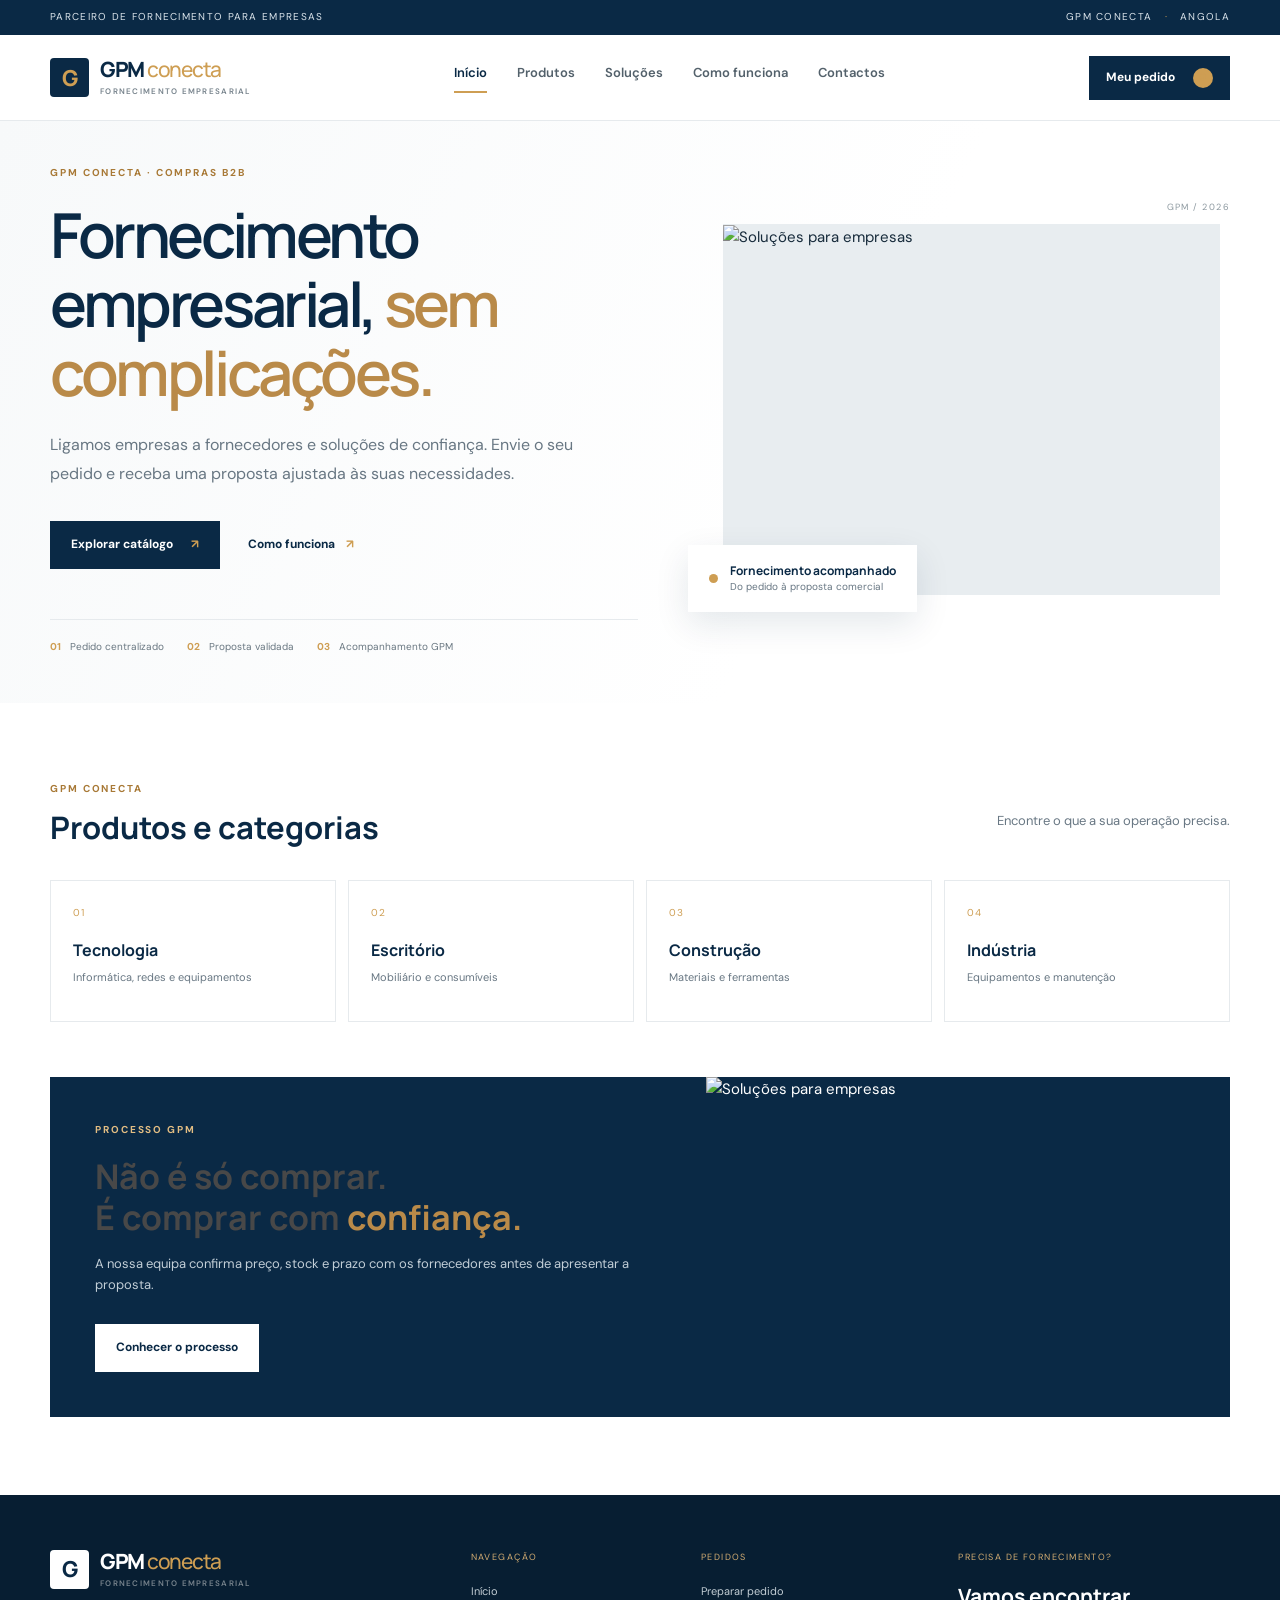
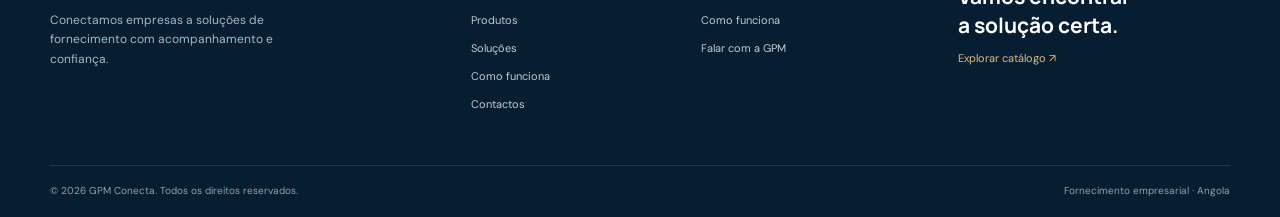
==== commit 2dd9c096: "feat: transform Electro template into GPM Conecta storefront preview" ====
--- a/resources/templates/electro-original/index.html
+++ b/resources/templates/electro-original/index.html
@@ -1,2295 +1 @@
-<!DOCTYPE html>
-<html lang="en">
-
-<head>
-    <meta charset="utf-8">
-    <title>Electro - Electronics Website Template</title>
-    <meta content="width=device-width, initial-scale=1.0" name="viewport">
-    <meta content="" name="keywords">
-    <meta content="" name="description">
-
-    <!-- Google Web Fonts -->
-    <link rel="preconnect" href="https://fonts.googleapis.com">
-    <link rel="preconnect" href="https://fonts.gstatic.com" crossorigin>
-    <link
-        href="https://fonts.googleapis.com/css2?family=Open+Sans:wght@400;500;600;700&family=Roboto:wght@400;500;700&display=swap"
-        rel="stylesheet">
-
-    <!-- Icon Font Stylesheet -->
-    <link rel="stylesheet" href="https://use.fontawesome.com/releases/v5.15.4/css/all.css" />
-    <link href="https://cdn.jsdelivr.net/npm/bootstrap-icons@1.4.1/font/bootstrap-icons.css" rel="stylesheet">
-
-    <!-- Libraries Stylesheet -->
-    <link href="lib/animate/animate.min.css" rel="stylesheet">
-    <link href="lib/owlcarousel/assets/owl.carousel.min.css" rel="stylesheet">
-
-
-    <!-- Customized Bootstrap Stylesheet -->
-    <link href="css/bootstrap.min.css" rel="stylesheet">
-
-    <!-- Template Stylesheet -->
-    <link href="css/style.css" rel="stylesheet">
-</head>
-
-<body>
-
-    <!-- Spinner Start -->
-    <div id="spinner"
-        class="show bg-white position-fixed translate-middle w-100 vh-100 top-50 start-50 d-flex align-items-center justify-content-center">
-        <div class="spinner-border text-primary" style="width: 3rem; height: 3rem;" role="status">
-            <span class="sr-only">Loading...</span>
-        </div>
-    </div>
-    <!-- Spinner End -->
-
-
-    <!-- Topbar Start -->
-    <div class="container-fluid px-5 d-none border-bottom d-lg-block">
-        <div class="row gx-0 align-items-center">
-            <div class="col-lg-4 text-center text-lg-start mb-lg-0">
-                <div class="d-inline-flex align-items-center" style="height: 45px;">
-                    <a href="#" class="text-muted me-2"> Help</a><small> / </small>
-                    <a href="#" class="text-muted mx-2"> Support</a><small> / </small>
-                    <a href="#" class="text-muted ms-2"> Contact</a>
-
-                </div>
-            </div>
-            <div class="col-lg-4 text-center d-flex align-items-center justify-content-center">
-                <small class="text-dark">Call Us:</small>
-                <a href="#" class="text-muted">(+012) 1234 567890</a>
-            </div>
-
-            <div class="col-lg-4 text-center text-lg-end">
-                <div class="d-inline-flex align-items-center" style="height: 45px;">
-                    <div class="dropdown">
-                        <a href="#" class="dropdown-toggle text-muted me-2" data-bs-toggle="dropdown"><small>
-                                USD</small></a>
-                        <div class="dropdown-menu rounded">
-                            <a href="#" class="dropdown-item"> Euro</a>
-                            <a href="#" class="dropdown-item"> Dolar</a>
-                        </div>
-                    </div>
-                    <div class="dropdown">
-                        <a href="#" class="dropdown-toggle text-muted mx-2" data-bs-toggle="dropdown"><small>
-                                English</small></a>
-                        <div class="dropdown-menu rounded">
-                            <a href="#" class="dropdown-item"> English</a>
-                            <a href="#" class="dropdown-item"> Turkish</a>
-                            <a href="#" class="dropdown-item"> Spanol</a>
-                            <a href="#" class="dropdown-item"> Italiano</a>
-                        </div>
-                    </div>
-                    <div class="dropdown">
-                        <a href="#" class="dropdown-toggle text-muted ms-2" data-bs-toggle="dropdown"><small><i
-                                    class="fa fa-home me-2"></i> My Dashboard</small></a>
-                        <div class="dropdown-menu rounded">
-                            <a href="#" class="dropdown-item"> Login</a>
-                            <a href="#" class="dropdown-item"> Wishlist</a>
-                            <a href="#" class="dropdown-item"> My Card</a>
-                            <a href="#" class="dropdown-item"> Notifications</a>
-                            <a href="#" class="dropdown-item"> Account Settings</a>
-                            <a href="#" class="dropdown-item"> My Account</a>
-                            <a href="#" class="dropdown-item"> Log Out</a>
-                        </div>
-                    </div>
-                </div>
-            </div>
-        </div>
-    </div>
-    <div class="container-fluid px-5 py-4 d-none d-lg-block">
-        <div class="row gx-0 align-items-center text-center">
-            <div class="col-md-4 col-lg-3 text-center text-lg-start">
-                <div class="d-inline-flex align-items-center">
-                    <a href="" class="navbar-brand p-0">
-                        <h1 class="display-5 text-primary m-0"><i
-                                class="fas fa-shopping-bag text-secondary me-2"></i>Electro</h1>
-                        <!-- <img src="img/logo.png" alt="Logo"> -->
-                    </a>
-                </div>
-            </div>
-            <div class="col-md-4 col-lg-6 text-center">
-                <div class="position-relative ps-4">
-                    <div class="d-flex border rounded-pill">
-                        <input class="form-control border-0 rounded-pill w-100 py-3" type="text"
-                            data-bs-target="#dropdownToggle123" placeholder="Search Looking For?">
-                        <select class="form-select text-dark border-0 border-start rounded-0 p-3" style="width: 200px;">
-                            <option value="All Category">All Category</option>
-                            <option value="Pest Control-2">Category 1</option>
-                            <option value="Pest Control-3">Category 2</option>
-                            <option value="Pest Control-4">Category 3</option>
-                            <option value="Pest Control-5">Category 4</option>
-                        </select>
-                        <button type="button" class="btn btn-primary rounded-pill py-3 px-5" style="border: 0;"><i
-                                class="fas fa-search"></i></button>
-                    </div>
-                </div>
-            </div>
-            <div class="col-md-4 col-lg-3 text-center text-lg-end">
-                <div class="d-inline-flex align-items-center">
-                    <a href="#" class="text-muted d-flex align-items-center justify-content-center me-3"><span
-                            class="rounded-circle btn-md-square border"><i class="fas fa-random"></i></i></a>
-                    <a href="#" class="text-muted d-flex align-items-center justify-content-center me-3"><span
-                            class="rounded-circle btn-md-square border"><i class="fas fa-heart"></i></a>
-                    <a href="#" class="text-muted d-flex align-items-center justify-content-center"><span
-                            class="rounded-circle btn-md-square border"><i class="fas fa-shopping-cart"></i></span>
-                        <span class="text-dark ms-2">$0.00</span></a>
-                </div>
-            </div>
-        </div>
-    </div>
-    <!-- Topbar End -->
-
-    <!-- Navbar & Hero Start -->
-    <div class="container-fluid nav-bar p-0">
-        <div class="row gx-0 bg-primary px-5 align-items-center">
-            <div class="col-lg-3 d-none d-lg-block">
-                <nav class="navbar navbar-light position-relative" style="width: 250px;">
-                    <button class="navbar-toggler border-0 fs-4 w-100 px-0 text-start" type="button"
-                        data-bs-toggle="collapse" data-bs-target="#allCat">
-                        <h4 class="m-0"><i class="fa fa-bars me-2"></i>All Categories</h4>
-                    </button>
-                    <div class="collapse navbar-collapse rounded-bottom" id="allCat">
-                        <div class="navbar-nav ms-auto py-0">
-                            <ul class="list-unstyled categories-bars">
-                                <li>
-                                    <div class="categories-bars-item">
-                                        <a href="#">Accessories</a>
-                                        <span>(3)</span>
-                                    </div>
-                                </li>
-                                <li>
-                                    <div class="categories-bars-item">
-                                        <a href="#">Electronics & Computer</a>
-                                        <span>(5)</span>
-                                    </div>
-                                </li>
-                                <li>
-                                    <div class="categories-bars-item">
-                                        <a href="#">Laptops & Desktops</a>
-                                        <span>(2)</span>
-                                    </div>
-                                </li>
-                                <li>
-                                    <div class="categories-bars-item">
-                                        <a href="#">Mobiles & Tablets</a>
-                                        <span>(8)</span>
-                                    </div>
-                                </li>
-                                <li>
-                                    <div class="categories-bars-item">
-                                        <a href="#">SmartPhone & Smart TV</a>
-                                        <span>(5)</span>
-                                    </div>
-                                </li>
-                            </ul>
-                        </div>
-                    </div>
-                </nav>
-            </div>
-            <div class="col-12 col-lg-9">
-                <nav class="navbar navbar-expand-lg navbar-light bg-primary ">
-                    <a href="" class="navbar-brand d-block d-lg-none">
-                        <h1 class="display-5 text-secondary m-0"><i
-                                class="fas fa-shopping-bag text-white me-2"></i>Electro</h1>
-                        <!-- <img src="img/logo.png" alt="Logo"> -->
-                    </a>
-                    <button class="navbar-toggler ms-auto" type="button" data-bs-toggle="collapse"
-                        data-bs-target="#navbarCollapse">
-                        <span class="fa fa-bars fa-1x"></span>
-                    </button>
-                    <div class="collapse navbar-collapse" id="navbarCollapse">
-                        <div class="navbar-nav ms-auto py-0">
-                            <a href="index.html" class="nav-item nav-link active">Home</a>
-                            <a href="shop.html" class="nav-item nav-link">Shop</a>
-                            <a href="single.html" class="nav-item nav-link">Single Page</a>
-                            <div class="nav-item dropdown">
-                                <a href="#" class="nav-link dropdown-toggle" data-bs-toggle="dropdown">Pages</a>
-                                <div class="dropdown-menu m-0">
-                                    <a href="bestseller.html" class="dropdown-item">Bestseller</a>
-                                    <a href="cart.html" class="dropdown-item">Cart Page</a>
-                                    <a href="cheackout.html" class="dropdown-item">Cheackout</a>
-                                    <a href="404.html" class="dropdown-item">404 Page</a>
-                                </div>
-                            </div>
-                            <a href="contact.html" class="nav-item nav-link me-2">Contact</a>
-                            <div class="nav-item dropdown d-block d-lg-none mb-3">
-                                <a href="#" class="nav-link dropdown-toggle" data-bs-toggle="dropdown">All Category</a>
-                                <div class="dropdown-menu m-0">
-                                    <ul class="list-unstyled categories-bars">
-                                        <li>
-                                            <div class="categories-bars-item">
-                                                <a href="#">Accessories</a>
-                                                <span>(3)</span>
-                                            </div>
-                                        </li>
-                                        <li>
-                                            <div class="categories-bars-item">
-                                                <a href="#">Electronics & Computer</a>
-                                                <span>(5)</span>
-                                            </div>
-                                        </li>
-                                        <li>
-                                            <div class="categories-bars-item">
-                                                <a href="#">Laptops & Desktops</a>
-                                                <span>(2)</span>
-                                            </div>
-                                        </li>
-                                        <li>
-                                            <div class="categories-bars-item">
-                                                <a href="#">Mobiles & Tablets</a>
-                                                <span>(8)</span>
-                                            </div>
-                                        </li>
-                                        <li>
-                                            <div class="categories-bars-item">
-                                                <a href="#">SmartPhone & Smart TV</a>
-                                                <span>(5)</span>
-                                            </div>
-                                        </li>
-                                    </ul>
-                                </div>
-                            </div>
-                        </div>
-                        <a href="" class="btn btn-secondary rounded-pill py-2 px-4 px-lg-3 mb-3 mb-md-3 mb-lg-0"><i
-                                class="fa fa-mobile-alt me-2"></i> +0123 456 7890</a>
-                    </div>
-                </nav>
-            </div>
-        </div>
-    </div>
-    <!-- Navbar & Hero End -->
-
-    <!-- Carousel Start -->
-    <div class="container-fluid carousel bg-light px-0">
-        <div class="row g-0 justify-content-end">
-            <div class="col-12 col-lg-7 col-xl-9">
-                <div class="header-carousel owl-carousel bg-light py-5">
-                    <div class="row g-0 header-carousel-item align-items-center">
-                        <div class="col-xl-6 carousel-img wow fadeInLeft" data-wow-delay="0.1s">
-                            <img src="img/carousel-1.png" class="img-fluid w-100" alt="Image">
-                        </div>
-                        <div class="col-xl-6 carousel-content p-4">
-                            <h4 class="text-uppercase fw-bold mb-4 wow fadeInRight" data-wow-delay="0.1s"
-                                style="letter-spacing: 3px;">Save Up To A $400</h4>
-                            <h1 class="display-3 text-capitalize mb-4 wow fadeInRight" data-wow-delay="0.3s">On Selected
-                                Laptops & Desktop Or Smartphone</h1>
-                            <p class="text-dark wow fadeInRight" data-wow-delay="0.5s">Terms and Condition Apply</p>
-                            <a class="btn btn-primary rounded-pill py-3 px-5 wow fadeInRight" data-wow-delay="0.7s"
-                                href="#">Shop Now</a>
-                        </div>
-                    </div>
-                    <div class="row g-0 header-carousel-item align-items-center">
-                        <div class="col-xl-6 carousel-img wow fadeInLeft" data-wow-delay="0.1s">
-                            <img src="img/carousel-2.png" class="img-fluid w-100" alt="Image">
-                        </div>
-                        <div class="col-xl-6 carousel-content p-4">
-                            <h4 class="text-uppercase fw-bold mb-4 wow fadeInRight" data-wow-delay="0.1s"
-                                style="letter-spacing: 3px;">Save Up To A $200</h4>
-                            <h1 class="display-3 text-capitalize mb-4 wow fadeInRight" data-wow-delay="0.3s">On Selected
-                                Laptops & Desktop Or Smartphone</h1>
-                            <p class="text-dark wow fadeInRight" data-wow-delay="0.5s">Terms and Condition Apply</p>
-                            <a class="btn btn-primary rounded-pill py-3 px-5 wow fadeInRight" data-wow-delay="0.7s"
-                                href="#">Shop Now</a>
-                        </div>
-                    </div>
-                </div>
-            </div>
-            <div class="col-12 col-lg-5 col-xl-3 wow fadeInRight" data-wow-delay="0.1s">
-                <div class="carousel-header-banner h-100">
-                    <img src="img/header-img.jpg" class="img-fluid w-100 h-100" style="object-fit: cover;" alt="Image">
-                    <div class="carousel-banner-offer">
-                        <p class="bg-primary text-white rounded fs-5 py-2 px-4 mb-0 me-3">Save $48.00</p>
-                        <p class="text-primary fs-5 fw-bold mb-0">Special Offer</p>
-                    </div>
-                    <div class="carousel-banner">
-                        <div class="carousel-banner-content text-center p-4">
-                            <a href="#" class="d-block mb-2">SmartPhone</a>
-                            <a href="#" class="d-block text-white fs-3">Apple iPad Mini <br> G2356</a>
-                            <del class="me-2 text-white fs-5">$1,250.00</del>
-                            <span class="text-primary fs-5">$1,050.00</span>
-                        </div>
-                        <a href="#" class="btn btn-primary rounded-pill py-2 px-4"><i
-                                class="fas fa-shopping-cart me-2"></i> Add To Cart</a>
-                    </div>
-                </div>
-            </div>
-        </div>
-    </div>
-    <!-- Carousel End -->
-
-    <!-- Searvices Start -->
-    <div class="container-fluid px-0">
-        <div class="row g-0">
-            <div class="col-6 col-md-4 col-lg-2 border-start border-end wow fadeInUp" data-wow-delay="0.1s">
-                <div class="p-4">
-                    <div class="d-inline-flex align-items-center">
-                        <i class="fa fa-sync-alt fa-2x text-primary"></i>
-                        <div class="ms-4">
-                            <h6 class="text-uppercase mb-2">Free Return</h6>
-                            <p class="mb-0">30 days money back guarantee!</p>
-                        </div>
-                    </div>
-                </div>
-            </div>
-            <div class="col-6 col-md-4 col-lg-2 border-end wow fadeInUp" data-wow-delay="0.2s">
-                <div class="p-4">
-                    <div class="d-flex align-items-center">
-                        <i class="fab fa-telegram-plane fa-2x text-primary"></i>
-                        <div class="ms-4">
-                            <h6 class="text-uppercase mb-2">Free Shipping</h6>
-                            <p class="mb-0">Free shipping on all order</p>
-                        </div>
-                    </div>
-                </div>
-            </div>
-            <div class="col-6 col-md-4 col-lg-2 border-end wow fadeInUp" data-wow-delay="0.3s">
-                <div class="p-4">
-                    <div class="d-flex align-items-center">
-                        <i class="fas fa-life-ring fa-2x text-primary"></i>
-                        <div class="ms-4">
-                            <h6 class="text-uppercase mb-2">Support 24/7</h6>
-                            <p class="mb-0">We support online 24 hrs a day</p>
-                        </div>
-                    </div>
-                </div>
-            </div>
-            <div class="col-6 col-md-4 col-lg-2 border-end wow fadeInUp" data-wow-delay="0.4s">
-                <div class="p-4">
-                    <div class="d-flex align-items-center">
-                        <i class="fas fa-credit-card fa-2x text-primary"></i>
-                        <div class="ms-4">
-                            <h6 class="text-uppercase mb-2">Receive Gift Card</h6>
-                            <p class="mb-0">Recieve gift all over oder $50</p>
-                        </div>
-                    </div>
-                </div>
-            </div>
-            <div class="col-6 col-md-4 col-lg-2 border-end wow fadeInUp" data-wow-delay="0.5s">
-                <div class="p-4">
-                    <div class="d-flex align-items-center">
-                        <i class="fas fa-lock fa-2x text-primary"></i>
-                        <div class="ms-4">
-                            <h6 class="text-uppercase mb-2">Secure Payment</h6>
-                            <p class="mb-0">We Value Your Security</p>
-                        </div>
-                    </div>
-                </div>
-            </div>
-            <div class="col-6 col-md-4 col-lg-2 border-end wow fadeInUp" data-wow-delay="0.6s">
-                <div class="p-4">
-                    <div class="d-flex align-items-center">
-                        <i class="fas fa-blog fa-2x text-primary"></i>
-                        <div class="ms-4">
-                            <h6 class="text-uppercase mb-2">Online Service</h6>
-                            <p class="mb-0">Free return products in 30 days</p>
-                        </div>
-                    </div>
-                </div>
-            </div>
-        </div>
-    </div>
-    <!-- Searvices End -->
-
-    <!-- Products Offer Start -->
-    <div class="container-fluid bg-light py-5">
-        <div class="container">
-            <div class="row g-4">
-                <div class="col-lg-6 wow fadeInLeft" data-wow-delay="0.2s">
-                    <a href="#" class="d-flex align-items-center justify-content-between border bg-white rounded p-4">
-                        <div>
-                            <p class="text-muted mb-3">Find The Best Camera for You!</p>
-                            <h3 class="text-primary">Smart Camera</h3>
-                            <h1 class="display-3 text-secondary mb-0">40% <span
-                                    class="text-primary fw-normal">Off</span></h1>
-                        </div>
-                        <img src="img/product-1.png" class="img-fluid" alt="">
-                    </a>
-                </div>
-                <div class="col-lg-6 wow fadeInRight" data-wow-delay="0.3s">
-                    <a href="#" class="d-flex align-items-center justify-content-between border bg-white rounded p-4">
-                        <div>
-                            <p class="text-muted mb-3">Find The Best Whatches for You!</p>
-                            <h3 class="text-primary">Smart Whatch</h3>
-                            <h1 class="display-3 text-secondary mb-0">20% <span
-                                    class="text-primary fw-normal">Off</span></h1>
-                        </div>
-                        <img src="img/product-2.png" class="img-fluid" alt="">
-                    </a>
-                </div>
-            </div>
-        </div>
-    </div>
-    <!-- Products Offer End -->
-
-
-    <!-- Our Products Start -->
-    <div class="container-fluid product py-5">
-        <div class="container py-5">
-            <div class="tab-class">
-                <div class="row g-4">
-                    <div class="col-lg-4 text-start wow fadeInLeft" data-wow-delay="0.1s">
-                        <h1>Our Products</h1>
-                    </div>
-                    <div class="col-lg-8 text-end wow fadeInRight" data-wow-delay="0.1s">
-                        <ul class="nav nav-pills d-inline-flex text-center mb-5">
-                            <li class="nav-item mb-4">
-                                <a class="d-flex mx-2 py-2 bg-light rounded-pill active" data-bs-toggle="pill"
-                                    href="#tab-1">
-                                    <span class="text-dark" style="width: 130px;">All Products</span>
-                                </a>
-                            </li>
-                            <li class="nav-item mb-4">
-                                <a class="d-flex py-2 mx-2 bg-light rounded-pill" data-bs-toggle="pill" href="#tab-2">
-                                    <span class="text-dark" style="width: 130px;">New Arrivals</span>
-                                </a>
-                            </li>
-                            <li class="nav-item mb-4">
-                                <a class="d-flex mx-2 py-2 bg-light rounded-pill" data-bs-toggle="pill" href="#tab-3">
-                                    <span class="text-dark" style="width: 130px;">Featured</span>
-                                </a>
-                            </li>
-                            <li class="nav-item mb-4">
-                                <a class="d-flex mx-2 py-2 bg-light rounded-pill" data-bs-toggle="pill" href="#tab-4">
-                                    <span class="text-dark" style="width: 130px;">Top Selling</span>
-                                </a>
-                            </li>
-                        </ul>
-                    </div>
-                </div>
-                <div class="tab-content">
-                    <div id="tab-1" class="tab-pane fade show p-0 active">
-                        <div class="row g-4">
-                            <div class="col-md-6 col-lg-4 col-xl-3">
-                                <div class="product-item rounded wow fadeInUp" data-wow-delay="0.1s">
-                                    <div class="product-item-inner border rounded">
-                                        <div class="product-item-inner-item">
-                                            <img src="img/product-3.png" class="img-fluid w-100 rounded-top" alt="">
-                                            <div class="product-new">New</div>
-                                            <div class="product-details">
-                                                <a href="#"><i class="fa fa-eye fa-1x"></i></a>
-                                            </div>
-                                        </div>
-                                        <div class="text-center rounded-bottom p-4">
-                                            <a href="#" class="d-block mb-2">SmartPhone</a>
-                                            <a href="#" class="d-block h4">Apple iPad Mini <br> G2356</a>
-                                            <del class="me-2 fs-5">$1,250.00</del>
-                                            <span class="text-primary fs-5">$1,050.00</span>
-                                        </div>
-                                    </div>
-                                    <div
-                                        class="product-item-add border border-top-0 rounded-bottom text-center p-4 pt-0">
-                                        <a href="#"
-                                            class="btn btn-primary border-secondary rounded-pill py-2 px-4 mb-4"><i
-                                                class="fas fa-shopping-cart me-2"></i> Add To Cart</a>
-                                        <div class="d-flex justify-content-between align-items-center">
-                                            <div class="d-flex">
-                                                <i class="fas fa-star text-primary"></i>
-                                                <i class="fas fa-star text-primary"></i>
-                                                <i class="fas fa-star text-primary"></i>
-                                                <i class="fas fa-star text-primary"></i>
-                                                <i class="fas fa-star"></i>
-                                            </div>
-                                            <div class="d-flex">
-                                                <a href="#"
-                                                    class="text-primary d-flex align-items-center justify-content-center me-3"><span
-                                                        class="rounded-circle btn-sm-square border"><i
-                                                            class="fas fa-random"></i></i></a>
-                                                <a href="#"
-                                                    class="text-primary d-flex align-items-center justify-content-center me-0"><span
-                                                        class="rounded-circle btn-sm-square border"><i
-                                                            class="fas fa-heart"></i></a>
-                                            </div>
-                                        </div>
-                                    </div>
-                                </div>
-                            </div>
-                            <div class="col-md-6 col-lg-4 col-xl-3">
-                                <div class="product-item rounded wow fadeInUp" data-wow-delay="0.3s">
-                                    <div class="product-item-inner border rounded">
-                                        <div class="product-item-inner-item">
-                                            <img src="img/product-4.png" class="img-fluid w-100 rounded-top"
-                                                alt="Image">
-                                            <div class="product-sale">sale</div>
-                                            <div class="product-details">
-                                                <a href="#"><i class="fa fa-eye fa-1x"></i></a>
-                                            </div>
-                                        </div>
-                                        <div class="text-center rounded-bottom p-4">
-                                            <a href="#" class="d-block mb-2">SmartPhone</a>
-                                            <a href="#" class="d-block h4">Apple iPad Mini <br> G2356</a>
-                                            <del class="me-2 fs-5">$1,250.00</del>
-                                            <span class="text-primary fs-5">$1,050.00</span>
-                                        </div>
-                                    </div>
-                                    <div
-                                        class="product-item-add border border-top-0 rounded-bottom  text-center p-4 pt-0">
-                                        <a href="#"
-                                            class="btn btn-primary border-secondary rounded-pill py-2 px-4 mb-4"><i
-                                                class="fas fa-shopping-cart me-2"></i> Add To Cart</a>
-                                        <div class="d-flex justify-content-between align-items-center">
-                                            <div class="d-flex">
-                                                <i class="fas fa-star text-primary"></i>
-                                                <i class="fas fa-star text-primary"></i>
-                                                <i class="fas fa-star text-primary"></i>
-                                                <i class="fas fa-star text-primary"></i>
-                                                <i class="fas fa-star"></i>
-                                            </div>
-                                            <div class="d-flex">
-                                                <a href="#"
-                                                    class="text-primary d-flex align-items-center justify-content-center me-3"><span
-                                                        class="rounded-circle btn-sm-square border"><i
-                                                            class="fas fa-random"></i></i></a>
-                                                <a href="#"
-                                                    class="text-primary d-flex align-items-center justify-content-center me-0"><span
-                                                        class="rounded-circle btn-sm-square border"><i
-                                                            class="fas fa-heart"></i></a>
-                                            </div>
-                                        </div>
-                                    </div>
-                                </div>
-                            </div>
-                            <div class="col-md-6 col-lg-4 col-xl-3">
-                                <div class="product-item rounded wow fadeInUp" data-wow-delay="0.5s">
-                                    <div class="product-item-inner border rounded">
-                                        <div class="product-item-inner-item">
-                                            <img src="img/product-5.png" class="img-fluid w-100 rounded-top"
-                                                alt="Image">
-                                            <div class="product-details">
-                                                <a href="#"><i class="fa fa-eye fa-1x"></i></a>
-                                            </div>
-                                        </div>
-                                        <div class="text-center rounded-bottom p-4">
-                                            <a href="#" class="d-block mb-2">SmartPhone</a>
-                                            <a href="#" class="d-block h4">Apple iPad Mini <br> G2356</a>
-                                            <del class="me-2 fs-5">$1,250.00</del>
-                                            <span class="text-primary fs-5">$1,050.00</span>
-                                        </div>
-                                    </div>
-                                    <div
-                                        class="product-item-add border border-top-0 rounded-bottom  text-center p-4 pt-0">
-                                        <a href="#"
-                                            class="btn btn-primary border-secondary rounded-pill py-2 px-4 mb-4"><i
-                                                class="fas fa-shopping-cart me-2"></i> Add To Cart</a>
-                                        <div class="d-flex justify-content-between align-items-center">
-                                            <div class="d-flex">
-                                                <i class="fas fa-star text-primary"></i>
-                                                <i class="fas fa-star text-primary"></i>
-                                                <i class="fas fa-star text-primary"></i>
-                                                <i class="fas fa-star text-primary"></i>
-                                                <i class="fas fa-star"></i>
-                                            </div>
-                                            <div class="d-flex">
-                                                <a href="#"
-                                                    class="text-primary d-flex align-items-center justify-content-center me-3"><span
-                                                        class="rounded-circle btn-sm-square border"><i
-                                                            class="fas fa-random"></i></i></a>
-                                                <a href="#"
-                                                    class="text-primary d-flex align-items-center justify-content-center me-0"><span
-                                                        class="rounded-circle btn-sm-square border"><i
-                                                            class="fas fa-heart"></i></a>
-                                            </div>
-                                        </div>
-                                    </div>
-                                </div>
-                            </div>
-                            <div class="col-md-6 col-lg-4 col-xl-3">
-                                <div class="product-item rounded wow fadeInUp" data-wow-delay="0.7s">
-                                    <div class="product-item-inner border rounded">
-                                        <div class="product-item-inner-item">
-                                            <img src="img/product-6.png" class="img-fluid w-100 rounded-top"
-                                                alt="Image">
-                                            <div class="product-new">New</div>
-                                            <div class="product-details">
-                                                <a href="#"><i class="fa fa-eye fa-1x"></i></a>
-                                            </div>
-                                        </div>
-                                        <div class="text-center rounded-bottom p-4">
-                                            <a href="#" class="d-block mb-2">SmartPhone</a>
-                                            <a href="#" class="d-block h4">Apple iPad Mini <br> G2356</a>
-                                            <del class="me-2 fs-5">$1,250.00</del>
-                                            <span class="text-primary fs-5">$1,050.00</span>
-                                        </div>
-                                    </div>
-                                    <div
-                                        class="product-item-add border border-top-0 rounded-bottom  text-center p-4 pt-0">
-                                        <a href="#"
-                                            class="btn btn-primary border-secondary rounded-pill py-2 px-4 mb-4"><i
-                                                class="fas fa-shopping-cart me-2"></i> Add To Cart</a>
-                                        <div class="d-flex justify-content-between align-items-center">
-                                            <div class="d-flex">
-                                                <i class="fas fa-star text-primary"></i>
-                                                <i class="fas fa-star text-primary"></i>
-                                                <i class="fas fa-star text-primary"></i>
-                                                <i class="fas fa-star text-primary"></i>
-                                                <i class="fas fa-star"></i>
-                                            </div>
-                                            <div class="d-flex">
-                                                <a href="#"
-                                                    class="text-primary d-flex align-items-center justify-content-center me-3"><span
-                                                        class="rounded-circle btn-sm-square border"><i
-                                                            class="fas fa-random"></i></i></a>
-                                                <a href="#"
-                                                    class="text-primary d-flex align-items-center justify-content-center me-0"><span
-                                                        class="rounded-circle btn-sm-square border"><i
-                                                            class="fas fa-heart"></i></a>
-                                            </div>
-                                        </div>
-                                    </div>
-                                </div>
-                            </div>
-                            <div class="col-md-6 col-lg-4 col-xl-3">
-                                <div class="product-item rounded wow fadeInUp" data-wow-delay="0.1s">
-                                    <div class="product-item-inner border rounded">
-                                        <div class="product-item-inner-item">
-                                            <img src="img/product-7.png" class="img-fluid w-100 rounded-top"
-                                                alt="Image">
-                                            <div class="product-sale">Sale</div>
-                                            <div class="product-details">
-                                                <a href="#"><i class="fa fa-eye fa-1x"></i></a>
-                                            </div>
-                                        </div>
-                                        <div class="text-center rounded-bottom p-4">
-                                            <a href="#" class="d-block mb-2">SmartPhone</a>
-                                            <a href="#" class="d-block h4">Apple iPad Mini <br> G2356</a>
-                                            <del class="me-2 fs-5">$1,250.00</del>
-                                            <span class="text-primary fs-5">$1,050.00</span>
-                                        </div>
-                                    </div>
-                                    <div
-                                        class="product-item-add border border-top-0 rounded-bottom  text-center p-4 pt-0">
-                                        <a href="#"
-                                            class="btn btn-primary border-secondary rounded-pill py-2 px-4 mb-4"><i
-                                                class="fas fa-shopping-cart me-2"></i> Add To Cart</a>
-                                        <div class="d-flex justify-content-between align-items-center">
-                                            <div class="d-flex">
-                                                <i class="fas fa-star text-primary"></i>
-                                                <i class="fas fa-star text-primary"></i>
-                                                <i class="fas fa-star text-primary"></i>
-                                                <i class="fas fa-star text-primary"></i>
-                                                <i class="fas fa-star"></i>
-                                            </div>
-                                            <div class="d-flex">
-                                                <a href="#"
-                                                    class="text-primary d-flex align-items-center justify-content-center me-3"><span
-                                                        class="rounded-circle btn-sm-square border"><i
-                                                            class="fas fa-random"></i></i></a>
-                                                <a href="#"
-                                                    class="text-primary d-flex align-items-center justify-content-center me-0"><span
-                                                        class="rounded-circle btn-sm-square border"><i
-                                                            class="fas fa-heart"></i></a>
-                                            </div>
-                                        </div>
-                                    </div>
-                                </div>
-                            </div>
-                            <div class="col-md-6 col-lg-4 col-xl-3">
-                                <div class="product-item rounded wow fadeInUp" data-wow-delay="0.3s">
-                                    <div class="product-item-inner border rounded">
-                                        <div class="product-item-inner-item">
-                                            <img src="img/product-8.png" class="img-fluid w-100 rounded-top"
-                                                alt="Image">
-                                            <div class="product-details">
-                                                <a href="#"><i class="fa fa-eye fa-1x"></i></a>
-                                            </div>
-                                        </div>
-                                        <div class="text-center rounded-bottom p-4">
-                                            <a href="#" class="d-block mb-2">SmartPhone</a>
-                                            <a href="#" class="d-block h4">Apple iPad Mini <br> G2356</a>
-                                            <del class="me-2 fs-5">$1,250.00</del>
-                                            <span class="text-primary fs-5">$1,050.00</span>
-                                        </div>
-                                    </div>
-                                    <div
-                                        class="product-item-add border border-top-0 rounded-bottom  text-center p-4 pt-0">
-                                        <a href="#"
-                                            class="btn btn-primary border-secondary rounded-pill py-2 px-4 mb-4"><i
-                                                class="fas fa-shopping-cart me-2"></i> Add To Cart</a>
-                                        <div class="d-flex justify-content-between align-items-center">
-                                            <div class="d-flex">
-                                                <i class="fas fa-star text-primary"></i>
-                                                <i class="fas fa-star text-primary"></i>
-                                                <i class="fas fa-star text-primary"></i>
-                                                <i class="fas fa-star text-primary"></i>
-                                                <i class="fas fa-star"></i>
-                                            </div>
-                                            <div class="d-flex">
-                                                <a href="#"
-                                                    class="text-primary d-flex align-items-center justify-content-center me-3"><span
-                                                        class="rounded-circle btn-sm-square border"><i
-                                                            class="fas fa-random"></i></i></a>
-                                                <a href="#"
-                                                    class="text-primary d-flex align-items-center justify-content-center me-0"><span
-                                                        class="rounded-circle btn-sm-square border"><i
-                                                            class="fas fa-heart"></i></a>
-                                            </div>
-                                        </div>
-                                    </div>
-                                </div>
-                            </div>
-                            <div class="col-md-6 col-lg-4 col-xl-3">
-                                <div class="product-item rounded wow fadeInUp" data-wow-delay="0.5s">
-                                    <div class="product-item-inner border rounded">
-                                        <div class="product-item-inner-item">
-                                            <img src="img/product-9.png" class="img-fluid w-100 rounded-top"
-                                                alt="Image">
-                                            <div class="product-new">New</div>
-                                            <div class="product-details">
-                                                <a href="#"><i class="fa fa-eye fa-1x"></i></a>
-                                            </div>
-                                        </div>
-                                        <div class="text-center rounded-bottom p-4">
-                                            <a href="#" class="d-block mb-2">SmartPhone</a>
-                                            <a href="#" class="d-block h4">Apple iPad Mini <br> G2356</a>
-                                            <del class="me-2 fs-5">$1,250.00</del>
-                                            <span class="text-primary fs-5">$1,050.00</span>
-                                        </div>
-                                    </div>
-                                    <div
-                                        class="product-item-add border border-top-0 rounded-bottom  text-center p-4 pt-0">
-                                        <a href="#"
-                                            class="btn btn-primary border-secondary rounded-pill py-2 px-4 mb-4"><i
-                                                class="fas fa-shopping-cart me-2"></i> Add To Cart</a>
-                                        <div class="d-flex justify-content-between align-items-center">
-                                            <div class="d-flex">
-                                                <i class="fas fa-star text-primary"></i>
-                                                <i class="fas fa-star text-primary"></i>
-                                                <i class="fas fa-star text-primary"></i>
-                                                <i class="fas fa-star text-primary"></i>
-                                                <i class="fas fa-star"></i>
-                                            </div>
-                                            <div class="d-flex">
-                                                <a href="#"
-                                                    class="text-primary d-flex align-items-center justify-content-center me-3"><span
-                                                        class="rounded-circle btn-sm-square border"><i
-                                                            class="fas fa-random"></i></i></a>
-                                                <a href="#"
-                                                    class="text-primary d-flex align-items-center justify-content-center me-0"><span
-                                                        class="rounded-circle btn-sm-square border"><i
-                                                            class="fas fa-heart"></i></a>
-                                            </div>
-                                        </div>
-                                    </div>
-                                </div>
-                            </div>
-                            <div class="col-md-6 col-lg-4 col-xl-3">
-                                <div class="product-item rounded wow fadeInUp" data-wow-delay="0.7s">
-                                    <div class="product-item-inner border rounded">
-                                        <div class="product-item-inner-item">
-                                            <img src="img/product-10.png" class="img-fluid w-100 rounded-top" alt="">
-                                            <div class="product-sale">Sale</div>
-                                            <div class="product-details">
-                                                <a href="#"><i class="fa fa-eye fa-1x"></i></a>
-                                            </div>
-                                        </div>
-                                        <div class="text-center rounded-bottom p-4">
-                                            <a href="#" class="d-block mb-2">SmartPhone</a>
-                                            <a href="#" class="d-block h4">Apple iPad Mini <br> G2356</a>
-                                            <del class="me-2 fs-5">$1,250.00</del>
-                                            <span class="text-primary fs-5">$1,050.00</span>
-                                        </div>
-                                    </div>
-                                    <div
-                                        class="product-item-add border border-top-0 rounded-bottom  text-center p-4 pt-0">
-                                        <a href="#"
-                                            class="btn btn-primary border-secondary rounded-pill py-2 px-4 mb-4"><i
-                                                class="fas fa-shopping-cart me-2"></i> Add To Cart</a>
-                                        <div class="d-flex justify-content-between align-items-center">
-                                            <div class="d-flex">
-                                                <i class="fas fa-star text-primary"></i>
-                                                <i class="fas fa-star text-primary"></i>
-                                                <i class="fas fa-star text-primary"></i>
-                                                <i class="fas fa-star text-primary"></i>
-                                                <i class="fas fa-star"></i>
-                                            </div>
-                                            <div class="d-flex">
-                                                <a href="#"
-                                                    class="text-primary d-flex align-items-center justify-content-center me-3"><span
-                                                        class="rounded-circle btn-sm-square border"><i
-                                                            class="fas fa-random"></i></i></a>
-                                                <a href="#"
-                                                    class="text-primary d-flex align-items-center justify-content-center me-0"><span
-                                                        class="rounded-circle btn-sm-square border"><i
-                                                            class="fas fa-heart"></i></a>
-                                            </div>
-                                        </div>
-                                    </div>
-                                </div>
-                            </div>
-                        </div>
-                    </div>
-                    <div id="tab-2" class="tab-pane fade show p-0">
-                        <div class="row g-4">
-                            <div class="col-md-6 col-lg-4 col-xl-3">
-                                <div class="product-item rounded wow fadeInUp" data-wow-delay="0.1s">
-                                    <div class="product-item-inner border rounded">
-                                        <div class="product-item-inner-item">
-                                            <img src="img/product-3.png" class="img-fluid rounded-top" alt="">
-                                            <div class="product-new">New</div>
-                                            <div class="product-details">
-                                                <a href="#"><i class="fa fa-eye fa-1x"></i></a>
-                                            </div>
-                                        </div>
-                                        <div class="text-center rounded-bottom p-4">
-                                            <a href="#" class="d-block mb-2">SmartPhone</a>
-                                            <a href="#" class="d-block h4">Apple iPad Mini <br> G2356</a>
-                                            <del class="me-2 fs-5">$1,250.00</del>
-                                            <span class="text-primary fs-5">$1,050.00</span>
-                                        </div>
-                                    </div>
-                                    <div
-                                        class="product-item-add border border-top-0 rounded-bottom  text-center p-4 pt-0">
-                                        <a href="#"
-                                            class="btn btn-primary border-secondary rounded-pill py-2 px-4 mb-4"><i
-                                                class="fas fa-shopping-cart me-2"></i> Add To Cart</a>
-                                        <div class="d-flex justify-content-between align-items-center">
-                                            <div class="d-flex">
-                                                <i class="fas fa-star text-primary"></i>
-                                                <i class="fas fa-star text-primary"></i>
-                                                <i class="fas fa-star text-primary"></i>
-                                                <i class="fas fa-star text-primary"></i>
-                                                <i class="fas fa-star"></i>
-                                            </div>
-                                            <div class="d-flex">
-                                                <a href="#"
-                                                    class="text-primary d-flex align-items-center justify-content-center me-3"><span
-                                                        class="rounded-circle btn-sm-square border"><i
-                                                            class="fas fa-random"></i></i></a>
-                                                <a href="#"
-                                                    class="text-primary d-flex align-items-center justify-content-center me-0"><span
-                                                        class="rounded-circle btn-sm-square border"><i
-                                                            class="fas fa-heart"></i></a>
-                                            </div>
-                                        </div>
-                                    </div>
-                                </div>
-                            </div>
-                            <div class="col-md-6 col-lg-4 col-xl-3">
-                                <div class="product-item rounded wow fadeInUp" data-wow-delay="0.3s">
-                                    <div class="product-item-inner border rounded">
-                                        <div class="product-item-inner-item">
-                                            <img src="img/product-4.png" class="img-fluid w-100 rounded-top" alt="">
-                                            <div class="product-new">New</div>
-                                            <div class="product-details">
-                                                <a href="#"><i class="fa fa-eye fa-1x"></i></a>
-                                            </div>
-                                        </div>
-                                        <div class="text-center rounded-bottom p-4">
-                                            <a href="#" class="d-block mb-2">SmartPhone</a>
-                                            <a href="#" class="d-block h4">Apple iPad Mini <br> G2356</a>
-                                            <del class="me-2 fs-5">$1,250.00</del>
-                                            <span class="text-primary fs-5">$1,050.00</span>
-                                        </div>
-                                    </div>
-                                    <div
-                                        class="product-item-add border border-top-0 rounded-bottom  text-center p-4 pt-0">
-                                        <a href="#"
-                                            class="btn btn-primary border-secondary rounded-pill py-2 px-4 mb-4"><i
-                                                class="fas fa-shopping-cart me-2"></i> Add To Cart</a>
-                                        <div class="d-flex justify-content-between align-items-center">
-                                            <div class="d-flex">
-                                                <i class="fas fa-star text-primary"></i>
-                                                <i class="fas fa-star text-primary"></i>
-                                                <i class="fas fa-star text-primary"></i>
-                                                <i class="fas fa-star text-primary"></i>
-                                                <i class="fas fa-star"></i>
-                                            </div>
-                                            <div class="d-flex">
-                                                <a href="#"
-                                                    class="text-primary d-flex align-items-center justify-content-center me-3"><span
-                                                        class="rounded-circle btn-sm-square border"><i
-                                                            class="fas fa-random"></i></i></a>
-                                                <a href="#"
-                                                    class="text-primary d-flex align-items-center justify-content-center me-0"><span
-                                                        class="rounded-circle btn-sm-square border"><i
-                                                            class="fas fa-heart"></i></a>
-                                            </div>
-                                        </div>
-                                    </div>
-                                </div>
-                            </div>
-                            <div class="col-md-6 col-lg-4 col-xl-3">
-                                <div class="product-item rounded wow fadeInUp" data-wow-delay="0.5s">
-                                    <div class="product-item-inner border rounded">
-                                        <div class="product-item-inner-item">
-                                            <img src="img/product-5.png" class="img-fluid w-100 rounded-top" alt="">
-                                            <div class="product-new">New</div>
-                                            <div class="product-details">
-                                                <a href="#"><i class="fa fa-eye fa-1x"></i></a>
-                                            </div>
-                                        </div>
-                                        <div class="text-center rounded-bottom p-4">
-                                            <a href="#" class="d-block mb-2">SmartPhone</a>
-                                            <a href="#" class="d-block h4">Apple iPad Mini <br> G2356</a>
-                                            <del class="me-2 fs-5">$1,250.00</del>
-                                            <span class="text-primary fs-5">$1,050.00</span>
-                                        </div>
-                                    </div>
-                                    <div
-                                        class="product-item-add border border-top-0 rounded-bottom  text-center p-4 pt-0">
-                                        <a href="#"
-                                            class="btn btn-primary border-secondary rounded-pill py-2 px-4 mb-4"><i
-                                                class="fas fa-shopping-cart me-2"></i> Add To Cart</a>
-                                        <div class="d-flex justify-content-between align-items-center">
-                                            <div class="d-flex">
-                                                <i class="fas fa-star text-primary"></i>
-                                                <i class="fas fa-star text-primary"></i>
-                                                <i class="fas fa-star text-primary"></i>
-                                                <i class="fas fa-star text-primary"></i>
-                                                <i class="fas fa-star"></i>
-                                            </div>
-                                            <div class="d-flex">
-                                                <a href="#"
-                                                    class="text-primary d-flex align-items-center justify-content-center me-3"><span
-                                                        class="rounded-circle btn-sm-square border"><i
-                                                            class="fas fa-random"></i></i></a>
-                                                <a href="#"
-                                                    class="text-primary d-flex align-items-center justify-content-center me-0"><span
-                                                        class="rounded-circle btn-sm-square border"><i
-                                                            class="fas fa-heart"></i></a>
-                                            </div>
-                                        </div>
-                                    </div>
-                                </div>
-                            </div>
-                            <div class="col-md-6 col-lg-4 col-xl-3">
-                                <div class="product-item rounded wow fadeInUp" data-wow-delay="0.7s">
-                                    <div class="product-item-inner border rounded">
-                                        <div class="product-item-inner-item">
-                                            <img src="img/product-6.png" class="img-fluid w-100 rounded-top"
-                                                alt="Image">
-                                            <div class="product-new">New</div>
-                                            <div class="product-details">
-                                                <a href="#"><i class="fa fa-eye fa-1x"></i></a>
-                                            </div>
-                                        </div>
-                                        <div class="text-center rounded-bottom p-4">
-                                            <a href="#" class="d-block mb-2">SmartPhone</a>
-                                            <a href="#" class="d-block h4">Apple iPad Mini <br> G2356</a>
-                                            <del class="me-2 fs-5">$1,250.00</del>
-                                            <span class="text-primary fs-5">$1,050.00</span>
-                                        </div>
-                                    </div>
-                                    <div
-                                        class="product-item-add border border-top-0 rounded-bottom  text-center p-4 pt-0">
-                                        <a href="#"
-                                            class="btn btn-primary border-secondary rounded-pill py-2 px-4 mb-4"><i
-                                                class="fas fa-shopping-cart me-2"></i> Add To Cart</a>
-                                        <div class="d-flex justify-content-between align-items-center">
-                                            <div class="d-flex">
-                                                <i class="fas fa-star text-primary"></i>
-                                                <i class="fas fa-star text-primary"></i>
-                                                <i class="fas fa-star text-primary"></i>
-                                                <i class="fas fa-star text-primary"></i>
-                                                <i class="fas fa-star"></i>
-                                            </div>
-                                            <div class="d-flex">
-                                                <a href="#"
-                                                    class="text-primary d-flex align-items-center justify-content-center me-3"><span
-                                                        class="rounded-circle btn-sm-square border"><i
-                                                            class="fas fa-random"></i></i></a>
-                                                <a href="#"
-                                                    class="text-primary d-flex align-items-center justify-content-center me-0"><span
-                                                        class="rounded-circle btn-sm-square border"><i
-                                                            class="fas fa-heart"></i></a>
-                                            </div>
-                                        </div>
-                                    </div>
-                                </div>
-                            </div>
-                        </div>
-                    </div>
-                    <div id="tab-3" class="tab-pane fade show p-0">
-                        <div class="row g-4">
-                            <div class="col-md-6 col-lg-4 col-xl-3">
-                                <div class="product-item rounded wow fadeInUp" data-wow-delay="0.1s">
-                                    <div class="product-item-inner border rounded">
-                                        <div class="product-item-inner-item">
-                                            <img src="img/product-9.png" class="img-fluid w-100 rounded-top" alt="">
-                                            <div class="product-details">
-                                                <a href="#"><i class="fa fa-eye fa-1x"></i></a>
-                                            </div>
-                                        </div>
-                                        <div class="text-center rounded-bottom p-4">
-                                            <a href="#" class="d-block mb-2">SmartPhone</a>
-                                            <a href="#" class="d-block h4">Apple iPad Mini <br> G2356</a>
-                                            <del class="me-2 fs-5">$1,250.00</del>
-                                            <span class="text-primary fs-5">$1,050.00</span>
-                                        </div>
-                                    </div>
-                                    <div
-                                        class="product-item-add border border-top-0 rounded-bottom  text-center p-4 pt-0">
-                                        <a href="#"
-                                            class="btn btn-primary border-secondary rounded-pill py-2 px-4 mb-4"><i
-                                                class="fas fa-shopping-cart me-2"></i> Add To Cart</a>
-                                        <div class="d-flex justify-content-between align-items-center">
-                                            <div class="d-flex">
-                                                <i class="fas fa-star text-primary"></i>
-                                                <i class="fas fa-star text-primary"></i>
-                                                <i class="fas fa-star text-primary"></i>
-                                                <i class="fas fa-star text-primary"></i>
-                                                <i class="fas fa-star"></i>
-                                            </div>
-                                            <div class="d-flex">
-                                                <a href="#"
-                                                    class="text-primary d-flex align-items-center justify-content-center me-3"><span
-                                                        class="rounded-circle btn-sm-square border"><i
-                                                            class="fas fa-random"></i></i></a>
-                                                <a href="#"
-                                                    class="text-primary d-flex align-items-center justify-content-center me-0"><span
-                                                        class="rounded-circle btn-sm-square border"><i
-                                                            class="fas fa-heart"></i></a>
-                                            </div>
-                                        </div>
-                                    </div>
-                                </div>
-                            </div>
-                            <div class="col-md-6 col-lg-4 col-xl-3">
-                                <div class="product-item rounded wow fadeInUp" data-wow-delay="0.3s">
-                                    <div class="product-item-inner border rounded">
-                                        <div class="product-item-inner-item">
-                                            <img src="img/product-10.png" class="img-fluid w-100 rounded-top"
-                                                alt="Image">
-                                            <div class="product-details">
-                                                <a href="#"><i class="fa fa-eye fa-1x"></i></a>
-                                            </div>
-                                        </div>
-                                        <div class="text-center rounded-bottom p-4">
-                                            <a href="#" class="d-block mb-2">SmartPhone</a>
-                                            <a href="#" class="d-block h4">Apple iPad Mini <br> G2356</a>
-                                            <del class="me-2 fs-5">$1,250.00</del>
-                                            <span class="text-primary fs-5">$1,050.00</span>
-                                        </div>
-                                    </div>
-                                    <div
-                                        class="product-item-add border border-top-0 rounded-bottom  text-center p-4 pt-0">
-                                        <a href="#"
-                                            class="btn btn-primary border-secondary rounded-pill py-2 px-4 mb-4"><i
-                                                class="fas fa-shopping-cart me-2"></i> Add To Cart</a>
-                                        <div class="d-flex justify-content-between align-items-center">
-                                            <div class="d-flex">
-                                                <i class="fas fa-star text-primary"></i>
-                                                <i class="fas fa-star text-primary"></i>
-                                                <i class="fas fa-star text-primary"></i>
-                                                <i class="fas fa-star text-primary"></i>
-                                                <i class="fas fa-star"></i>
-                                            </div>
-                                            <div class="d-flex">
-                                                <a href="#"
-                                                    class="text-primary d-flex align-items-center justify-content-center me-3"><span
-                                                        class="rounded-circle btn-sm-square border"><i
-                                                            class="fas fa-random"></i></i></a>
-                                                <a href="#"
-                                                    class="text-primary d-flex align-items-center justify-content-center me-0"><span
-                                                        class="rounded-circle btn-sm-square border"><i
-                                                            class="fas fa-heart"></i></a>
-                                            </div>
-                                        </div>
-                                    </div>
-                                </div>
-                            </div>
-                            <div class="col-md-6 col-lg-4 col-xl-3">
-                                <div class="product-item rounded wow fadeInUp" data-wow-delay="0.5s">
-                                    <div class="product-item-inner border rounded">
-                                        <div class="product-item-inner-item">
-                                            <img src="img/product-11.png" class="img-fluid w-100 rounded-top"
-                                                alt="Image">
-                                            <div class="product-details">
-                                                <a href="#"><i class="fa fa-eye fa-1x"></i></a>
-                                            </div>
-                                        </div>
-                                        <div class="text-center rounded-bottom p-4">
-                                            <a href="#" class="d-block mb-2">SmartPhone</a>
-                                            <a href="#" class="d-block h4">Apple iPad Mini <br> G2356</a>
-                                            <del class="me-2 fs-5">$1,250.00</del>
-                                            <span class="text-primary fs-5">$1,050.00</span>
-                                        </div>
-                                    </div>
-                                    <div
-                                        class="product-item-add border border-top-0 rounded-bottom  text-center p-4 pt-0">
-                                        <a href="#"
-                                            class="btn btn-primary border-secondary rounded-pill py-2 px-4 mb-4"><i
-                                                class="fas fa-shopping-cart me-2"></i> Add To Cart</a>
-                                        <div class="d-flex justify-content-between align-items-center">
-                                            <div class="d-flex">
-                                                <i class="fas fa-star text-primary"></i>
-                                                <i class="fas fa-star text-primary"></i>
-                                                <i class="fas fa-star text-primary"></i>
-                                                <i class="fas fa-star text-primary"></i>
-                                                <i class="fas fa-star"></i>
-                                            </div>
-                                            <div class="d-flex">
-                                                <a href="#"
-                                                    class="text-primary d-flex align-items-center justify-content-center me-3"><span
-                                                        class="rounded-circle btn-sm-square border"><i
-                                                            class="fas fa-random"></i></i></a>
-                                                <a href="#"
-                                                    class="text-primary d-flex align-items-center justify-content-center me-0"><span
-                                                        class="rounded-circle btn-sm-square border"><i
-                                                            class="fas fa-heart"></i></a>
-                                            </div>
-                                        </div>
-                                    </div>
-                                </div>
-                            </div>
-                            <div class="col-md-6 col-lg-4 col-xl-3">
-                                <div class="product-item rounded wow fadeInUp" data-wow-delay="0.7s">
-                                    <div class="product-item-inner border rounded">
-                                        <div class="product-item-inner-item">
-                                            <img src="img/product-12.png" class="img-fluid w-100 rounded-top"
-                                                alt="Image">
-                                            <div class="product-details">
-                                                <a href="#"><i class="fa fa-eye fa-1x"></i></a>
-                                            </div>
-                                        </div>
-                                        <div class="text-center rounded-bottom p-4">
-                                            <a href="#" class="d-block mb-2">SmartPhone</a>
-                                            <a href="#" class="d-block h4">Apple iPad Mini <br> G2356</a>
-                                            <del class="me-2 fs-5">$1,250.00</del>
-                                            <span class="text-primary fs-5">$1,050.00</span>
-                                        </div>
-                                    </div>
-                                    <div
-                                        class="product-item-add border border-top-0 rounded-bottom  text-center p-4 pt-0">
-                                        <a href="#"
-                                            class="btn btn-primary border-secondary rounded-pill py-2 px-4 mb-4"><i
-                                                class="fas fa-shopping-cart me-2"></i> Add To Cart</a>
-                                        <div class="d-flex justify-content-between align-items-center">
-                                            <div class="d-flex">
-                                                <i class="fas fa-star text-primary"></i>
-                                                <i class="fas fa-star text-primary"></i>
-                                                <i class="fas fa-star text-primary"></i>
-                                                <i class="fas fa-star text-primary"></i>
-                                                <i class="fas fa-star"></i>
-                                            </div>
-                                            <div class="d-flex">
-                                                <a href="#"
-                                                    class="text-primary d-flex align-items-center justify-content-center me-3"><span
-                                                        class="rounded-circle btn-sm-square border"><i
-                                                            class="fas fa-random"></i></i></a>
-                                                <a href="#"
-                                                    class="text-primary d-flex align-items-center justify-content-center me-0"><span
-                                                        class="rounded-circle btn-sm-square border"><i
-                                                            class="fas fa-heart"></i></a>
-                                            </div>
-                                        </div>
-                                    </div>
-                                </div>
-                            </div>
-                        </div>
-                    </div>
-                    <div id="tab-4" class="tab-pane fade show p-0">
-                        <div class="row g-4">
-                            <div class="col-md-6 col-lg-4 col-xl-3">
-                                <div class="product-item rounded wow fadeInUp" data-wow-delay="0.1s">
-                                    <div class="product-item-inner border rounded">
-                                        <div class="product-item-inner-item">
-                                            <img src="img/product-14.png" class="img-fluid w-100 rounded-top"
-                                                alt="Image">
-                                            <div class="product-details">
-                                                <a href="#"><i class="fa fa-eye fa-1x"></i></a>
-                                            </div>
-                                        </div>
-                                        <div class="text-center rounded-bottom p-4">
-                                            <a href="#" class="d-block mb-2">SmartPhone</a>
-                                            <a href="#" class="d-block h4">Apple iPad Mini <br> G2356</a>
-                                            <del class="me-2 fs-5">$1,250.00</del>
-                                            <span class="text-primary fs-5">$1,050.00</span>
-                                        </div>
-                                    </div>
-                                    <div
-                                        class="product-item-add border border-top-0 rounded-bottom  text-center p-4 pt-0">
-                                        <a href="#"
-                                            class="btn btn-primary border-secondary rounded-pill py-2 px-4 mb-4"><i
-                                                class="fas fa-shopping-cart me-2"></i> Add To Cart</a>
-                                        <div class="d-flex justify-content-between align-items-center">
-                                            <div class="d-flex">
-                                                <i class="fas fa-star text-primary"></i>
-                                                <i class="fas fa-star text-primary"></i>
-                                                <i class="fas fa-star text-primary"></i>
-                                                <i class="fas fa-star text-primary"></i>
-                                                <i class="fas fa-star"></i>
-                                            </div>
-                                            <div class="d-flex">
-                                                <a href="#"
-                                                    class="text-primary d-flex align-items-center justify-content-center me-3"><span
-                                                        class="rounded-circle btn-sm-square border"><i
-                                                            class="fas fa-random"></i></i></a>
-                                                <a href="#"
-                                                    class="text-primary d-flex align-items-center justify-content-center me-0"><span
-                                                        class="rounded-circle btn-sm-square border"><i
-                                                            class="fas fa-heart"></i></a>
-                                            </div>
-                                        </div>
-                                    </div>
-                                </div>
-                            </div>
-                            <div class="col-md-6 col-lg-4 col-xl-3">
-                                <div class="product-item rounded wow fadeInUp" data-wow-delay="0.3s">
-                                    <div class="product-item-inner border rounded">
-                                        <div class="product-item-inner-item">
-                                            <img src="img/product-15.png" class="img-fluid w-100 rounded-top"
-                                                alt="Image">
-                                            <div class="product-details">
-                                                <a href="#"><i class="fa fa-eye fa-1x"></i></a>
-                                            </div>
-                                        </div>
-                                        <div class="text-center rounded-bottom p-4">
-                                            <a href="#" class="d-block mb-2">SmartPhone</a>
-                                            <a href="#" class="d-block h4">Apple iPad Mini <br> G2356</a>
-                                            <del class="me-2 fs-5">$1,250.00</del>
-                                            <span class="text-primary fs-5">$1,050.00</span>
-                                        </div>
-                                    </div>
-                                    <div
-                                        class="product-item-add border border-top-0 rounded-bottom  text-center p-4 pt-0">
-                                        <a href="#"
-                                            class="btn btn-primary border-secondary rounded-pill py-2 px-4 mb-4"><i
-                                                class="fas fa-shopping-cart me-2"></i> Add To Cart</a>
-                                        <div class="d-flex justify-content-between align-items-center">
-                                            <div class="d-flex">
-                                                <i class="fas fa-star text-primary"></i>
-                                                <i class="fas fa-star text-primary"></i>
-                                                <i class="fas fa-star text-primary"></i>
-                                                <i class="fas fa-star text-primary"></i>
-                                                <i class="fas fa-star"></i>
-                                            </div>
-                                            <div class="d-flex">
-                                                <a href="#"
-                                                    class="text-primary d-flex align-items-center justify-content-center me-3"><span
-                                                        class="rounded-circle btn-sm-square border"><i
-                                                            class="fas fa-random"></i></i></a>
-                                                <a href="#"
-                                                    class="text-primary d-flex align-items-center justify-content-center me-0"><span
-                                                        class="rounded-circle btn-sm-square border"><i
-                                                            class="fas fa-heart"></i></a>
-                                            </div>
-                                        </div>
-                                    </div>
-                                </div>
-                            </div>
-                            <div class="col-md-6 col-lg-4 col-xl-3">
-                                <div class="product-item rounded wow fadeInUp" data-wow-delay="0.5s">
-                                    <div class="product-item-inner border rounded">
-                                        <div class="product-item-inner-item">
-                                            <img src="img/product-17.png" class="img-fluid w-100 rounded-top"
-                                                alt="Image">
-                                            <div class="product-details">
-                                                <a href="#"><i class="fa fa-eye fa-1x"></i></a>
-                                            </div>
-                                        </div>
-                                        <div class="text-center rounded-bottom p-4">
-                                            <a href="#" class="d-block mb-2">SmartPhone</a>
-                                            <a href="#" class="d-block h4">Apple iPad Mini <br> G2356</a>
-                                            <del class="me-2 fs-5">$1,250.00</del>
-                                            <span class="text-primary fs-5">$1,050.00</span>
-                                        </div>
-                                    </div>
-                                    <div
-                                        class="product-item-add border border-top-0 rounded-bottom  text-center p-4 pt-0">
-                                        <a href="#"
-                                            class="btn btn-primary border-secondary rounded-pill py-2 px-4 mb-4"><i
-                                                class="fas fa-shopping-cart me-2"></i> Add To Cart</a>
-                                        <div class="d-flex justify-content-between align-items-center">
-                                            <div class="d-flex">
-                                                <i class="fas fa-star text-primary"></i>
-                                                <i class="fas fa-star text-primary"></i>
-                                                <i class="fas fa-star text-primary"></i>
-                                                <i class="fas fa-star text-primary"></i>
-                                                <i class="fas fa-star"></i>
-                                            </div>
-                                            <div class="d-flex">
-                                                <a href="#"
-                                                    class="text-primary d-flex align-items-center justify-content-center me-3"><span
-                                                        class="rounded-circle btn-sm-square border"><i
-                                                            class="fas fa-random"></i></i></a>
-                                                <a href="#"
-                                                    class="text-primary d-flex align-items-center justify-content-center me-0"><span
-                                                        class="rounded-circle btn-sm-square border"><i
-                                                            class="fas fa-heart"></i></a>
-                                            </div>
-                                        </div>
-                                    </div>
-                                </div>
-                            </div>
-                            <div class="col-md-6 col-lg-4 col-xl-3">
-                                <div class="product-item rounded wow fadeInUp" data-wow-delay="0.7s">
-                                    <div class="product-item-inner border rounded">
-                                        <div class="product-item-inner-item">
-                                            <img src="img/product-16.png" class="img-fluid w-100 rounded-top"
-                                                alt="Image">
-                                            <div class="product-details">
-                                                <a href="#"><i class="fa fa-eye fa-1x"></i></a>
-                                            </div>
-                                        </div>
-                                        <div class="text-center rounded-bottom p-4">
-                                            <a href="#" class="d-block mb-2">SmartPhone</a>
-                                            <a href="#" class="d-block h4">Apple iPad Mini <br> G2356</a>
-                                            <del class="me-2 fs-5">$1,250.00</del>
-                                            <span class="text-primary fs-5">$1,050.00</span>
-                                        </div>
-                                    </div>
-                                    <div
-                                        class="product-item-add border border-top-0 rounded-bottom  text-center p-4 pt-0">
-                                        <a href="#"
-                                            class="btn btn-primary border-secondary rounded-pill py-2 px-4 mb-4"><i
-                                                class="fas fa-shopping-cart me-2"></i> Add To Cart</a>
-                                        <div class="d-flex justify-content-between align-items-center">
-                                            <div class="d-flex">
-                                                <i class="fas fa-star text-primary"></i>
-                                                <i class="fas fa-star text-primary"></i>
-                                                <i class="fas fa-star text-primary"></i>
-                                                <i class="fas fa-star text-primary"></i>
-                                                <i class="fas fa-star"></i>
-                                            </div>
-                                            <div class="d-flex">
-                                                <a href="#"
-                                                    class="text-primary d-flex align-items-center justify-content-center me-3"><span
-                                                        class="rounded-circle btn-sm-square border"><i
-                                                            class="fas fa-random"></i></i></a>
-                                                <a href="#"
-                                                    class="text-primary d-flex align-items-center justify-content-center me-0"><span
-                                                        class="rounded-circle btn-sm-square border"><i
-                                                            class="fas fa-heart"></i></a>
-                                            </div>
-                                        </div>
-                                    </div>
-                                </div>
-                            </div>
-                        </div>
-                    </div>
-                </div>
-            </div>
-        </div>
-    </div>
-    <!-- Our Products End -->
-
-    <!-- Product Banner Start -->
-    <div class="container-fluid py-5">
-        <div class="container">
-            <div class="row g-4">
-                <div class="col-lg-6 wow fadeInLeft" data-wow-delay="0.1s">
-                    <a href="#">
-                        <div class="bg-primary rounded position-relative">
-                            <img src="img/product-banner.jpg" class="img-fluid w-100 rounded" alt="">
-                            <div class="position-absolute top-0 start-0 w-100 h-100 d-flex flex-column justify-content-center rounded p-4"
-                                style="background: rgba(255, 255, 255, 0.5);">
-                                <h3 class="display-5 text-primary">EOS Rebel <br> <span>T7i Kit</span></h3>
-                                <p class="fs-4 text-muted">$899.99</p>
-                                <a href="#" class="btn btn-primary rounded-pill align-self-start py-2 px-4">Shop Now</a>
-                            </div>
-                        </div>
-                    </a>
-                </div>
-                <div class="col-lg-6 wow fadeInRight" data-wow-delay="0.2s">
-                    <a href="#">
-                        <div class="text-center bg-primary rounded position-relative">
-                            <img src="img/product-banner-2.jpg" class="img-fluid w-100" alt="">
-                            <div class="position-absolute top-0 start-0 w-100 h-100 d-flex flex-column justify-content-center rounded p-4"
-                                style="background: rgba(242, 139, 0, 0.5);">
-                                <h2 class="display-2 text-secondary">SALE</h2>
-                                <h4 class="display-5 text-white mb-4">Get UP To 50% Off</h4>
-                                <a href="#" class="btn btn-secondary rounded-pill align-self-center py-2 px-4">Shop
-                                    Now</a>
-                            </div>
-                        </div>
-                    </a>
-                </div>
-            </div>
-        </div>
-    </div>
-    <!-- Product Banner End -->
-
-    <!-- Product List Satrt -->
-    <div class="container-fluid products productList overflow-hidden">
-        <div class="container products-mini py-5">
-            <div class="mx-auto text-center mb-5" style="max-width: 900px;">
-                <h4 class="text-primary border-bottom border-primary border-2 d-inline-block p-2 title-border-radius wow fadeInUp"
-                    data-wow-delay="0.1s">Products</h4>
-                <h1 class="mb-0 display-3 wow fadeInUp" data-wow-delay="0.3s">All Product Items</h1>
-            </div>
-            <div class="productList-carousel owl-carousel pt-4 wow fadeInUp" data-wow-delay="0.3s">
-                <div class="productImg-carousel owl-carousel productList-item">
-                    <div class="productImg-item products-mini-item border">
-                        <div class="row g-0">
-                            <div class="col-5">
-                                <div class="products-mini-img border-end h-100">
-                                    <img src="img/product-4.png" class="img-fluid w-100 h-100" alt="Image">
-                                    <div class="products-mini-icon rounded-circle bg-primary">
-                                        <a href="#"><i class="fa fa-eye fa-1x text-white"></i></a>
-                                    </div>
-                                </div>
-                            </div>
-                            <div class="col-7">
-                                <div class="products-mini-content p-3">
-                                    <a href="#" class="d-block mb-2">SmartPhone</a>
-                                    <a href="#" class="d-block h4">Apple iPad Mini <br> G2356</a>
-                                    <del class="me-2 fs-5">$1,250.00</del>
-                                    <span class="text-primary fs-5">$1,050.00</span>
-                                </div>
-                            </div>
-                        </div>
-                        <div class="products-mini-add border p-3">
-                            <a href="#" class="btn btn-primary border-secondary rounded-pill py-2 px-4"><i
-                                    class="fas fa-shopping-cart me-2"></i> Add To Cart</a>
-                            <div class="d-flex">
-                                <a href="#"
-                                    class="text-primary d-flex align-items-center justify-content-center me-3"><span
-                                        class="rounded-circle btn-sm-square border"><i
-                                            class="fas fa-random"></i></i></a>
-                                <a href="#"
-                                    class="text-primary d-flex align-items-center justify-content-center me-0"><span
-                                        class="rounded-circle btn-sm-square border"><i class="fas fa-heart"></i></a>
-                            </div>
-                        </div>
-                    </div>
-                    <div class="productImg-item products-mini-item border">
-                        <div class="row g-0">
-                            <div class="col-5">
-                                <div class="products-mini-img border-end h-100">
-                                    <img src="img/product-4.png" class="img-fluid w-100 h-100" alt="Image">
-                                    <div class="products-mini-icon rounded-circle bg-primary">
-                                        <a href="#"><i class="fa fa-eye fa-1x text-white"></i></a>
-                                    </div>
-                                </div>
-                            </div>
-                            <div class="col-7">
-                                <div class="products-mini-content p-3">
-                                    <a href="#" class="d-block mb-2">SmartPhone</a>
-                                    <a href="#" class="d-block h4">Apple iPad Mini <br> G2356</a>
-                                    <del class="me-2 fs-5">$1,250.00</del>
-                                    <span class="text-primary fs-5">$1,050.00</span>
-                                </div>
-                            </div>
-                        </div>
-                        <div class="products-mini-add border p-3">
-                            <a href="#" class="btn btn-primary border-secondary rounded-pill py-2 px-4"><i
-                                    class="fas fa-shopping-cart me-2"></i> Add To Cart</a>
-                            <div class="d-flex">
-                                <a href="#"
-                                    class="text-primary d-flex align-items-center justify-content-center me-3"><span
-                                        class="rounded-circle btn-sm-square border"><i
-                                            class="fas fa-random"></i></i></a>
-                                <a href="#"
-                                    class="text-primary d-flex align-items-center justify-content-center me-0"><span
-                                        class="rounded-circle btn-sm-square border"><i class="fas fa-heart"></i></a>
-                            </div>
-                        </div>
-                    </div>
-                    <div class="productImg-item products-mini-item border">
-                        <div class="row g-0">
-                            <div class="col-5">
-                                <div class="products-mini-img border-end h-100">
-                                    <img src="img/product-6.png" class="img-fluid w-100 h-100" alt="Image">
-                                    <div class="products-mini-icon rounded-circle bg-primary">
-                                        <a href="#"><i class="fa fa-eye fa-1x text-white"></i></a>
-                                    </div>
-                                </div>
-                            </div>
-                            <div class="col-7">
-                                <div class="products-mini-content p-3">
-                                    <a href="#" class="d-block mb-2">SmartPhone</a>
-                                    <a href="#" class="d-block h4">Apple iPad Mini <br> G2356</a>
-                                    <del class="me-2 fs-5">$1,250.00</del>
-                                    <span class="text-primary fs-5">$1,050.00</span>
-                                </div>
-                            </div>
-                        </div>
-                        <div class="products-mini-add border p-3">
-                            <a href="#" class="btn btn-primary border-secondary rounded-pill py-2 px-4"><i
-                                    class="fas fa-shopping-cart me-2"></i> Add To Cart</a>
-                            <div class="d-flex">
-                                <a href="#"
-                                    class="text-primary d-flex align-items-center justify-content-center me-3"><span
-                                        class="rounded-circle btn-sm-square border"><i
-                                            class="fas fa-random"></i></i></a>
-                                <a href="#"
-                                    class="text-primary d-flex align-items-center justify-content-center me-0"><span
-                                        class="rounded-circle btn-sm-square border"><i class="fas fa-heart"></i></a>
-                            </div>
-                        </div>
-                    </div>
-                    <div class="productImg-item products-mini-item border">
-                        <div class="row g-0">
-                            <div class="col-5">
-                                <div class="products-mini-img border-end h-100">
-                                    <img src="img/product-7.png" class="img-fluid w-100 h-100" alt="Image">
-                                    <div class="products-mini-icon rounded-circle bg-primary">
-                                        <a href="#"><i class="fa fa-eye fa-1x text-white"></i></a>
-                                    </div>
-                                </div>
-                            </div>
-                            <div class="col-7">
-                                <div class="products-mini-content p-3">
-                                    <a href="#" class="d-block mb-2">SmartPhone</a>
-                                    <a href="#" class="d-block h4">Apple iPad Mini <br> G2356</a>
-                                    <del class="me-2 fs-5">$1,250.00</del>
-                                    <span class="text-primary fs-5">$1,050.00</span>
-                                </div>
-                            </div>
-                        </div>
-                        <div class="products-mini-add border p-3">
-                            <a href="#" class="btn btn-primary border-secondary rounded-pill py-2 px-4"><i
-                                    class="fas fa-shopping-cart me-2"></i> Add To Cart</a>
-                            <div class="d-flex">
-                                <a href="#"
-                                    class="text-primary d-flex align-items-center justify-content-center me-3"><span
-                                        class="rounded-circle btn-sm-square border"><i
-                                            class="fas fa-random"></i></i></a>
-                                <a href="#"
-                                    class="text-primary d-flex align-items-center justify-content-center me-0"><span
-                                        class="rounded-circle btn-sm-square border"><i class="fas fa-heart"></i></a>
-                            </div>
-                        </div>
-                    </div>
-                </div>
-                <div class="productImg-carousel owl-carousel productList-item">
-                    <div class="productImg-item products-mini-item border">
-                        <div class="row g-0">
-                            <div class="col-5">
-                                <div class="products-mini-img border-end h-100">
-                                    <img src="img/product-8.png" class="img-fluid w-100 h-100" alt="Image">
-                                    <div class="products-mini-icon rounded-circle bg-primary">
-                                        <a href="#"><i class="fa fa-eye fa-1x text-white"></i></a>
-                                    </div>
-                                </div>
-                            </div>
-                            <div class="col-7">
-                                <div class="products-mini-content p-3">
-                                    <a href="#" class="d-block mb-2">SmartPhone</a>
-                                    <a href="#" class="d-block h4">Apple iPad Mini <br> G2356</a>
-                                    <del class="me-2 fs-5">$1,250.00</del>
-                                    <span class="text-primary fs-5">$1,050.00</span>
-                                </div>
-                            </div>
-                        </div>
-                        <div class="products-mini-add border p-3">
-                            <a href="#" class="btn btn-primary border-secondary rounded-pill py-2 px-4"><i
-                                    class="fas fa-shopping-cart me-2"></i> Add To Cart</a>
-                            <div class="d-flex">
-                                <a href="#"
-                                    class="text-primary d-flex align-items-center justify-content-center me-3"><span
-                                        class="rounded-circle btn-sm-square border"><i
-                                            class="fas fa-random"></i></i></a>
-                                <a href="#"
-                                    class="text-primary d-flex align-items-center justify-content-center me-0"><span
-                                        class="rounded-circle btn-sm-square border"><i class="fas fa-heart"></i></a>
-                            </div>
-                        </div>
-                    </div>
-                    <div class="productImg-item products-mini-item border">
-                        <div class="row g-0">
-                            <div class="col-5">
-                                <div class="products-mini-img border-end h-100">
-                                    <img src="img/product-9.png" class="img-fluid w-100 h-100" alt="Image">
-                                    <div class="products-mini-icon rounded-circle bg-primary">
-                                        <a href="#"><i class="fa fa-eye fa-1x text-white"></i></a>
-                                    </div>
-                                </div>
-                            </div>
-                            <div class="col-7">
-                                <div class="products-mini-content p-3">
-                                    <a href="#" class="d-block mb-2">SmartPhone</a>
-                                    <a href="#" class="d-block h4">Apple iPad Mini <br> G2356</a>
-                                    <del class="me-2 fs-5">$1,250.00</del>
-                                    <span class="text-primary fs-5">$1,050.00</span>
-                                </div>
-                            </div>
-                        </div>
-                        <div class="products-mini-add border p-3">
-                            <a href="#" class="btn btn-primary border-secondary rounded-pill py-2 px-4"><i
-                                    class="fas fa-shopping-cart me-2"></i> Add To Cart</a>
-                            <div class="d-flex">
-                                <a href="#"
-                                    class="text-primary d-flex align-items-center justify-content-center me-3"><span
-                                        class="rounded-circle btn-sm-square border"><i
-                                            class="fas fa-random"></i></i></a>
-                                <a href="#"
-                                    class="text-primary d-flex align-items-center justify-content-center me-0"><span
-                                        class="rounded-circle btn-sm-square border"><i class="fas fa-heart"></i></a>
-                            </div>
-                        </div>
-                    </div>
-                    <div class="productImg-item products-mini-item border">
-                        <div class="row g-0">
-                            <div class="col-5">
-                                <div class="products-mini-img border-end h-100">
-                                    <img src="img/product-10.png" class="img-fluid w-100 h-100" alt="Image">
-                                    <div class="products-mini-icon rounded-circle bg-primary">
-                                        <a href="#"><i class="fa fa-eye fa-1x text-white"></i></a>
-                                    </div>
-                                </div>
-                            </div>
-                            <div class="col-7">
-                                <div class="products-mini-content p-3">
-                                    <a href="#" class="d-block mb-2">SmartPhone</a>
-                                    <a href="#" class="d-block h4">Apple iPad Mini <br> G2356</a>
-                                    <del class="me-2 fs-5">$1,250.00</del>
-                                    <span class="text-primary fs-5">$1,050.00</span>
-                                </div>
-                            </div>
-                        </div>
-                        <div class="products-mini-add border p-3">
-                            <a href="#" class="btn btn-primary border-secondary rounded-pill py-2 px-4"><i
-                                    class="fas fa-shopping-cart me-2"></i> Add To Cart</a>
-                            <div class="d-flex">
-                                <a href="#"
-                                    class="text-primary d-flex align-items-center justify-content-center me-3"><span
-                                        class="rounded-circle btn-sm-square border"><i
-                                            class="fas fa-random"></i></i></a>
-                                <a href="#"
-                                    class="text-primary d-flex align-items-center justify-content-center me-0"><span
-                                        class="rounded-circle btn-sm-square border"><i class="fas fa-heart"></i></a>
-                            </div>
-                        </div>
-                    </div>
-                    <div class="productImg-item products-mini-item border">
-                        <div class="row g-0">
-                            <div class="col-5">
-                                <div class="products-mini-img border-end h-100">
-                                    <img src="img/product-11.png" class="img-fluid w-100 h-100" alt="Image">
-                                    <div class="products-mini-icon rounded-circle bg-primary">
-                                        <a href="#"><i class="fa fa-eye fa-1x text-white"></i></a>
-                                    </div>
-                                </div>
-                            </div>
-                            <div class="col-7">
-                                <div class="products-mini-content p-3">
-                                    <a href="#" class="d-block mb-2">SmartPhone</a>
-                                    <a href="#" class="d-block h4">Apple iPad Mini <br> G2356</a>
-                                    <del class="me-2 fs-5">$1,250.00</del>
-                                    <span class="text-primary fs-5">$1,050.00</span>
-                                </div>
-                            </div>
-                        </div>
-                        <div class="products-mini-add border p-3">
-                            <a href="#" class="btn btn-primary border-secondary rounded-pill py-2 px-4"><i
-                                    class="fas fa-shopping-cart me-2"></i> Add To Cart</a>
-                            <div class="d-flex">
-                                <a href="#"
-                                    class="text-primary d-flex align-items-center justify-content-center me-3"><span
-                                        class="rounded-circle btn-sm-square border"><i
-                                            class="fas fa-random"></i></i></a>
-                                <a href="#"
-                                    class="text-primary d-flex align-items-center justify-content-center me-0"><span
-                                        class="rounded-circle btn-sm-square border"><i class="fas fa-heart"></i></a>
-                            </div>
-                        </div>
-                    </div>
-                </div>
-                <div class="productImg-carousel owl-carousel productList-item">
-                    <div class="productImg-item products-mini-item border">
-                        <div class="row g-0">
-                            <div class="col-5">
-                                <div class="products-mini-img border-end h-100">
-                                    <img src="img/product-12.png" class="img-fluid w-100 h-100" alt="Image">
-                                    <div class="products-mini-icon rounded-circle bg-primary">
-                                        <a href="#"><i class="fa fa-eye fa-1x text-white"></i></a>
-                                    </div>
-                                </div>
-                            </div>
-                            <div class="col-7">
-                                <div class="products-mini-content p-3">
-                                    <a href="#" class="d-block mb-2">SmartPhone</a>
-                                    <a href="#" class="d-block h4">Apple iPad Mini <br> G2356</a>
-                                    <del class="me-2 fs-5">$1,250.00</del>
-                                    <span class="text-primary fs-5">$1,050.00</span>
-                                </div>
-                            </div>
-                        </div>
-                        <div class="products-mini-add border p-3">
-                            <a href="#" class="btn btn-primary border-secondary rounded-pill py-2 px-4"><i
-                                    class="fas fa-shopping-cart me-2"></i> Add To Cart</a>
-                            <div class="d-flex">
-                                <a href="#"
-                                    class="text-primary d-flex align-items-center justify-content-center me-3"><span
-                                        class="rounded-circle btn-sm-square border"><i
-                                            class="fas fa-random"></i></i></a>
-                                <a href="#"
-                                    class="text-primary d-flex align-items-center justify-content-center me-0"><span
-                                        class="rounded-circle btn-sm-square border"><i class="fas fa-heart"></i></a>
-                            </div>
-                        </div>
-                    </div>
-                    <div class="productImg-item products-mini-item border">
-                        <div class="row g-0">
-                            <div class="col-5">
-                                <div class="products-mini-img border-end h-100">
-                                    <img src="img/product-13.png" class="img-fluid w-100 h-100" alt="Image">
-                                    <div class="products-mini-icon rounded-circle bg-primary">
-                                        <a href="#"><i class="fa fa-eye fa-1x text-white"></i></a>
-                                    </div>
-                                </div>
-                            </div>
-                            <div class="col-7">
-                                <div class="products-mini-content p-3">
-                                    <a href="#" class="d-block mb-2">SmartPhone</a>
-                                    <a href="#" class="d-block h4">Apple iPad Mini <br> G2356</a>
-                                    <del class="me-2 fs-5">$1,250.00</del>
-                                    <span class="text-primary fs-5">$1,050.00</span>
-                                </div>
-                            </div>
-                        </div>
-                        <div class="products-mini-add border p-3">
-                            <a href="#" class="btn btn-primary border-secondary rounded-pill py-2 px-4"><i
-                                    class="fas fa-shopping-cart me-2"></i> Add To Cart</a>
-                            <div class="d-flex">
-                                <a href="#"
-                                    class="text-primary d-flex align-items-center justify-content-center me-3"><span
-                                        class="rounded-circle btn-sm-square border"><i
-                                            class="fas fa-random"></i></i></a>
-                                <a href="#"
-                                    class="text-primary d-flex align-items-center justify-content-center me-0"><span
-                                        class="rounded-circle btn-sm-square border"><i class="fas fa-heart"></i></a>
-                            </div>
-                        </div>
-                    </div>
-                    <div class="productImg-item products-mini-item border">
-                        <div class="row g-0">
-                            <div class="col-5">
-                                <div class="products-mini-img border-end h-100">
-                                    <img src="img/product-14.png" class="img-fluid w-100 h-100" alt="Image">
-                                    <div class="products-mini-icon rounded-circle bg-primary">
-                                        <a href="#"><i class="fa fa-eye fa-1x text-white"></i></a>
-                                    </div>
-                                </div>
-                            </div>
-                            <div class="col-7">
-                                <div class="products-mini-content p-3">
-                                    <a href="#" class="d-block mb-2">SmartPhone</a>
-                                    <a href="#" class="d-block h4">Apple iPad Mini <br> G2356</a>
-                                    <del class="me-2 fs-5">$1,250.00</del>
-                                    <span class="text-primary fs-5">$1,050.00</span>
-                                </div>
-                            </div>
-                        </div>
-                        <div class="products-mini-add border p-3">
-                            <a href="#" class="btn btn-primary border-secondary rounded-pill py-2 px-4"><i
-                                    class="fas fa-shopping-cart me-2"></i> Add To Cart</a>
-                            <div class="d-flex">
-                                <a href="#"
-                                    class="text-primary d-flex align-items-center justify-content-center me-3"><span
-                                        class="rounded-circle btn-sm-square border"><i
-                                            class="fas fa-random"></i></i></a>
-                                <a href="#"
-                                    class="text-primary d-flex align-items-center justify-content-center me-0"><span
-                                        class="rounded-circle btn-sm-square border"><i class="fas fa-heart"></i></a>
-                            </div>
-                        </div>
-                    </div>
-                    <div class="productImg-item products-mini-item border">
-                        <div class="row g-0">
-                            <div class="col-5">
-                                <div class="products-mini-img border-end h-100">
-                                    <img src="img/product-15.png" class="img-fluid w-100 h-100" alt="Image">
-                                    <div class="products-mini-icon rounded-circle bg-primary">
-                                        <a href="#"><i class="fa fa-eye fa-1x text-white"></i></a>
-                                    </div>
-                                </div>
-                            </div>
-                            <div class="col-7">
-                                <div class="products-mini-content p-3">
-                                    <a href="#" class="d-block mb-2">SmartPhone</a>
-                                    <a href="#" class="d-block h4">Apple iPad Mini <br> G2356</a>
-                                    <del class="me-2 fs-5">$1,250.00</del>
-                                    <span class="text-primary fs-5">$1,050.00</span>
-                                </div>
-                            </div>
-                        </div>
-                        <div class="products-mini-add border p-3">
-                            <a href="#" class="btn btn-primary border-secondary rounded-pill py-2 px-4"><i
-                                    class="fas fa-shopping-cart me-2"></i> Add To Cart</a>
-                            <div class="d-flex">
-                                <a href="#"
-                                    class="text-primary d-flex align-items-center justify-content-center me-3"><span
-                                        class="rounded-circle btn-sm-square border"><i
-                                            class="fas fa-random"></i></i></a>
-                                <a href="#"
-                                    class="text-primary d-flex align-items-center justify-content-center me-0"><span
-                                        class="rounded-circle btn-sm-square border"><i class="fas fa-heart"></i></a>
-                            </div>
-                        </div>
-                    </div>
-                </div>
-                <div class="productImg-carousel owl-carousel productList-item">
-                    <div class="productImg-item products-mini-item border">
-                        <div class="row g-0">
-                            <div class="col-5">
-                                <div class="products-mini-img border-end h-100">
-                                    <img src="img/product-16.png" class="img-fluid w-100 h-100" alt="Image">
-                                    <div class="products-mini-icon rounded-circle bg-primary">
-                                        <a href="#"><i class="fa fa-eye fa-1x text-white"></i></a>
-                                    </div>
-                                </div>
-                            </div>
-                            <div class="col-7">
-                                <div class="products-mini-content p-3">
-                                    <a href="#" class="d-block mb-2">SmartPhone</a>
-                                    <a href="#" class="d-block h4">Apple iPad Mini <br> G2356</a>
-                                    <del class="me-2 fs-5">$1,250.00</del>
-                                    <span class="text-primary fs-5">$1,050.00</span>
-                                </div>
-                            </div>
-                        </div>
-                        <div class="products-mini-add border p-3">
-                            <a href="#" class="btn btn-primary border-secondary rounded-pill py-2 px-4"><i
-                                    class="fas fa-shopping-cart me-2"></i> Add To Cart</a>
-                            <div class="d-flex">
-                                <a href="#"
-                                    class="text-primary d-flex align-items-center justify-content-center me-3"><span
-                                        class="rounded-circle btn-sm-square border"><i
-                                            class="fas fa-random"></i></i></a>
-                                <a href="#"
-                                    class="text-primary d-flex align-items-center justify-content-center me-0"><span
-                                        class="rounded-circle btn-sm-square border"><i class="fas fa-heart"></i></a>
-                            </div>
-                        </div>
-                    </div>
-                    <div class="productImg-item products-mini-item border">
-                        <div class="row g-0">
-                            <div class="col-5">
-                                <div class="products-mini-img border-end h-100">
-                                    <img src="img/product-17.png" class="img-fluid w-100 h-100" alt="Image">
-                                    <div class="products-mini-icon rounded-circle bg-primary">
-                                        <a href="#"><i class="fa fa-eye fa-1x text-white"></i></a>
-                                    </div>
-                                </div>
-                            </div>
-                            <div class="col-7">
-                                <div class="products-mini-content p-3">
-                                    <a href="#" class="d-block mb-2">SmartPhone</a>
-                                    <a href="#" class="d-block h4">Apple iPad Mini <br> G2356</a>
-                                    <del class="me-2 fs-5">$1,250.00</del>
-                                    <span class="text-primary fs-5">$1,050.00</span>
-                                </div>
-                            </div>
-                        </div>
-                        <div class="products-mini-add border p-3">
-                            <a href="#" class="btn btn-primary border-secondary rounded-pill py-2 px-4"><i
-                                    class="fas fa-shopping-cart me-2"></i> Add To Cart</a>
-                            <div class="d-flex">
-                                <a href="#"
-                                    class="text-primary d-flex align-items-center justify-content-center me-3"><span
-                                        class="rounded-circle btn-sm-square border"><i
-                                            class="fas fa-random"></i></i></a>
-                                <a href="#"
-                                    class="text-primary d-flex align-items-center justify-content-center me-0"><span
-                                        class="rounded-circle btn-sm-square border"><i class="fas fa-heart"></i></a>
-                            </div>
-                        </div>
-                    </div>
-                    <div class="productImg-item products-mini-item border">
-                        <div class="row g-0">
-                            <div class="col-5">
-                                <div class="products-mini-img border-end h-100">
-                                    <img src="img/product-3.png" class="img-fluid w-100 h-100" alt="Image">
-                                    <div class="products-mini-icon rounded-circle bg-primary">
-                                        <a href="#"><i class="fa fa-eye fa-1x text-white"></i></a>
-                                    </div>
-                                </div>
-                            </div>
-                            <div class="col-7">
-                                <div class="products-mini-content p-3">
-                                    <a href="#" class="d-block mb-2">SmartPhone</a>
-                                    <a href="#" class="d-block h4">Apple iPad Mini <br> G2356</a>
-                                    <del class="me-2 fs-5">$1,250.00</del>
-                                    <span class="text-primary fs-5">$1,050.00</span>
-                                </div>
-                            </div>
-                        </div>
-                        <div class="products-mini-add border p-3">
-                            <a href="#" class="btn btn-primary border-secondary rounded-pill py-2 px-4"><i
-                                    class="fas fa-shopping-cart me-2"></i> Add To Cart</a>
-                            <div class="d-flex">
-                                <a href="#"
-                                    class="text-primary d-flex align-items-center justify-content-center me-3"><span
-                                        class="rounded-circle btn-sm-square border"><i
-                                            class="fas fa-random"></i></i></a>
-                                <a href="#"
-                                    class="text-primary d-flex align-items-center justify-content-center me-0"><span
-                                        class="rounded-circle btn-sm-square border"><i class="fas fa-heart"></i></a>
-                            </div>
-                        </div>
-                    </div>
-                </div>
-            </div>
-        </div>
-    </div>
-    <!-- Product List End -->
-
-    <!-- Bestseller Products Start -->
-    <div class="container-fluid products pb-5">
-        <div class="container products-mini py-5">
-            <div class="mx-auto text-center mb-5" style="max-width: 700px;">
-                <h4 class="text-primary mb-4 border-bottom border-primary border-2 d-inline-block p-2 title-border-radius wow fadeInUp"
-                    data-wow-delay="0.1s">Bestseller Products</h4>
-                <p class="mb-0 wow fadeInUp" data-wow-delay="0.2s">Lorem ipsum dolor sit amet consectetur adipisicing
-                    elit. Modi, asperiores ducimus sint quos tempore officia similique quia? Libero, pariatur
-                    consectetur?</p>
-            </div>
-            <div class="row g-4">
-                <div class="col-md-6 col-lg-6 col-xl-4 wow fadeInUp" data-wow-delay="0.1s">
-                    <div class="products-mini-item border">
-                        <div class="row g-0">
-                            <div class="col-5">
-                                <div class="products-mini-img border-end h-100">
-                                    <img src="img/product-3.png" class="img-fluid w-100 h-100" alt="Image">
-                                    <div class="products-mini-icon rounded-circle bg-primary">
-                                        <a href="#"><i class="fa fa-eye fa-1x text-white"></i></a>
-                                    </div>
-                                </div>
-                            </div>
-                            <div class="col-7">
-                                <div class="products-mini-content p-3">
-                                    <a href="#" class="d-block mb-2">SmartPhone</a>
-                                    <a href="#" class="d-block h4">Apple iPad Mini <br> G2356</a>
-                                    <del class="me-2 fs-5">$1,250.00</del>
-                                    <span class="text-primary fs-5">$1,050.00</span>
-                                </div>
-                            </div>
-                        </div>
-                        <div class="products-mini-add border p-3">
-                            <a href="#" class="btn btn-primary border-secondary rounded-pill py-2 px-4"><i
-                                    class="fas fa-shopping-cart me-2"></i> Add To Cart</a>
-                            <div class="d-flex">
-                                <a href="#"
-                                    class="text-primary d-flex align-items-center justify-content-center me-3"><span
-                                        class="rounded-circle btn-sm-square border"><i
-                                            class="fas fa-random"></i></i></a>
-                                <a href="#"
-                                    class="text-primary d-flex align-items-center justify-content-center me-0"><span
-                                        class="rounded-circle btn-sm-square border"><i class="fas fa-heart"></i></a>
-                            </div>
-                        </div>
-                    </div>
-                </div>
-                <div class="col-md-6 col-lg-6 col-xl-4 wow fadeInUp" data-wow-delay="0.3s">
-                    <div class="products-mini-item border">
-                        <div class="row g-0">
-                            <div class="col-5">
-                                <div class="products-mini-img border-end h-100">
-                                    <img src="img/product-4.png" class="img-fluid w-100 h-100" alt="Image">
-                                    <div class="products-mini-icon rounded-circle bg-primary">
-                                        <a href="#"><i class="fa fa-eye fa-1x text-white"></i></a>
-                                    </div>
-                                </div>
-                            </div>
-                            <div class="col-7">
-                                <div class="products-mini-content p-3">
-                                    <a href="#" class="d-block mb-2">SmartPhone</a>
-                                    <a href="#" class="d-block h4">Apple iPad Mini <br> G2356</a>
-                                    <del class="me-2 fs-5">$1,250.00</del>
-                                    <span class="text-primary fs-5">$1,050.00</span>
-                                </div>
-                            </div>
-                        </div>
-                        <div class="products-mini-add border p-3">
-                            <a href="#" class="btn btn-primary border-secondary rounded-pill py-2 px-4"><i
-                                    class="fas fa-shopping-cart me-2"></i> Add To Cart</a>
-                            <div class="d-flex">
-                                <a href="#"
-                                    class="text-primary d-flex align-items-center justify-content-center me-3"><span
-                                        class="rounded-circle btn-sm-square border"><i
-                                            class="fas fa-random"></i></i></a>
-                                <a href="#"
-                                    class="text-primary d-flex align-items-center justify-content-center me-0"><span
-                                        class="rounded-circle btn-sm-square border"><i class="fas fa-heart"></i></a>
-                            </div>
-                        </div>
-                    </div>
-                </div>
-                <div class="col-md-6 col-lg-6 col-xl-4 wow fadeInUp" data-wow-delay="0.5s">
-                    <div class="products-mini-item border">
-                        <div class="row g-0">
-                            <div class="col-5">
-                                <div class="products-mini-img border-end h-100">
-                                    <img src="img/product-5.png" class="img-fluid w-100 h-100" alt="Image">
-                                    <div class="products-mini-icon rounded-circle bg-primary">
-                                        <a href="#"><i class="fa fa-eye fa-1x text-white"></i></a>
-                                    </div>
-                                </div>
-                            </div>
-                            <div class="col-7">
-                                <div class="products-mini-content p-3">
-                                    <a href="#" class="d-block mb-2">SmartPhone</a>
-                                    <a href="#" class="d-block h4">Apple iPad Mini <br> G2356</a>
-                                    <del class="me-2 fs-5">$1,250.00</del>
-                                    <span class="text-primary fs-5">$1,050.00</span>
-                                </div>
-                            </div>
-                        </div>
-                        <div class="products-mini-add border p-3">
-                            <a href="#" class="btn btn-primary border-secondary rounded-pill py-2 px-4"><i
-                                    class="fas fa-shopping-cart me-2"></i> Add To Cart</a>
-                            <div class="d-flex">
-                                <a href="#"
-                                    class="text-primary d-flex align-items-center justify-content-center me-3"><span
-                                        class="rounded-circle btn-sm-square border"><i
-                                            class="fas fa-random"></i></i></a>
-                                <a href="#"
-                                    class="text-primary d-flex align-items-center justify-content-center me-0"><span
-                                        class="rounded-circle btn-sm-square border"><i class="fas fa-heart"></i></a>
-                            </div>
-                        </div>
-                    </div>
-                </div>
-                <div class="col-md-6 col-lg-6 col-xl-4 wow fadeInUp" data-wow-delay="0.1s">
-                    <div class="products-mini-item border">
-                        <div class="row g-0">
-                            <div class="col-5">
-                                <div class="products-mini-img border-end h-100">
-                                    <img src="img/product-6.png" class="img-fluid w-100 h-100" alt="Image">
-                                    <div class="products-mini-icon rounded-circle bg-primary">
-                                        <a href="#"><i class="fa fa-eye fa-1x text-white"></i></a>
-                                    </div>
-                                </div>
-                            </div>
-                            <div class="col-7">
-                                <div class="products-mini-content p-3">
-                                    <a href="#" class="d-block mb-2">SmartPhone</a>
-                                    <a href="#" class="d-block h4">Apple iPad Mini <br> G2356</a>
-                                    <del class="me-2 fs-5">$1,250.00</del>
-                                    <span class="text-primary fs-5">$1,050.00</span>
-                                </div>
-                            </div>
-                        </div>
-                        <div class="products-mini-add border p-3">
-                            <a href="#" class="btn btn-primary border-secondary rounded-pill py-2 px-4"><i
-                                    class="fas fa-shopping-cart me-2"></i> Add To Cart</a>
-                            <div class="d-flex">
-                                <a href="#"
-                                    class="text-primary d-flex align-items-center justify-content-center me-3"><span
-                                        class="rounded-circle btn-sm-square border"><i
-                                            class="fas fa-random"></i></i></a>
-                                <a href="#"
-                                    class="text-primary d-flex align-items-center justify-content-center me-0"><span
-                                        class="rounded-circle btn-sm-square border"><i class="fas fa-heart"></i></a>
-                            </div>
-                        </div>
-                    </div>
-                </div>
-                <div class="col-md-6 col-lg-6 col-xl-4 wow fadeInUp" data-wow-delay="0.3s">
-                    <div class="products-mini-item border">
-                        <div class="row g-0">
-                            <div class="col-5">
-                                <div class="products-mini-img border-end h-100">
-                                    <img src="img/product-7.png" class="img-fluid w-100 h-100" alt="Image">
-                                    <div class="products-mini-icon rounded-circle bg-primary">
-                                        <a href="#"><i class="fa fa-eye fa-1x text-white"></i></a>
-                                    </div>
-                                </div>
-                            </div>
-                            <div class="col-7">
-                                <div class="products-mini-content p-3">
-                                    <a href="#" class="d-block mb-2">SmartPhone</a>
-                                    <a href="#" class="d-block h4">Apple iPad Mini <br> G2356</a>
-                                    <del class="me-2 fs-5">$1,250.00</del>
-                                    <span class="text-primary fs-5">$1,050.00</span>
-                                </div>
-                            </div>
-                        </div>
-                        <div class="products-mini-add border p-3">
-                            <a href="#" class="btn btn-primary border-secondary rounded-pill py-2 px-4"><i
-                                    class="fas fa-shopping-cart me-2"></i> Add To Cart</a>
-                            <div class="d-flex">
-                                <a href="#"
-                                    class="text-primary d-flex align-items-center justify-content-center me-3"><span
-                                        class="rounded-circle btn-sm-square border"><i
-                                            class="fas fa-random"></i></i></a>
-                                <a href="#"
-                                    class="text-primary d-flex align-items-center justify-content-center me-0"><span
-                                        class="rounded-circle btn-sm-square border"><i class="fas fa-heart"></i></a>
-                            </div>
-                        </div>
-                    </div>
-                </div>
-                <div class="col-md-6 col-lg-6 col-xl-4 wow fadeInUp" data-wow-delay="0.5s">
-                    <div class="products-mini-item border">
-                        <div class="row g-0">
-                            <div class="col-5">
-                                <div class="products-mini-img border-end h-100">
-                                    <img src="img/product-11.png" class="img-fluid w-100 h-100" alt="Image">
-                                    <div class="products-mini-icon rounded-circle bg-primary">
-                                        <a href="#"><i class="fa fa-eye fa-1x text-white"></i></a>
-                                    </div>
-                                </div>
-                            </div>
-                            <div class="col-7">
-                                <div class="products-mini-content p-3">
-                                    <a href="#" class="d-block mb-2">SmartPhone</a>
-                                    <a href="#" class="d-block h4">Apple iPad Mini <br> G2356</a>
-                                    <del class="me-2 fs-5">$1,250.00</del>
-                                    <span class="text-primary fs-5">$1,050.00</span>
-                                </div>
-                            </div>
-                        </div>
-                        <div class="products-mini-add border p-3">
-                            <a href="#" class="btn btn-primary border-secondary rounded-pill py-2 px-4"><i
-                                    class="fas fa-shopping-cart me-2"></i> Add To Cart</a>
-                            <div class="d-flex">
-                                <a href="#"
-                                    class="text-primary d-flex align-items-center justify-content-center me-3"><span
-                                        class="rounded-circle btn-sm-square border"><i
-                                            class="fas fa-random"></i></i></a>
-                                <a href="#"
-                                    class="text-primary d-flex align-items-center justify-content-center me-0"><span
-                                        class="rounded-circle btn-sm-square border"><i class="fas fa-heart"></i></a>
-                            </div>
-                        </div>
-                    </div>
-                </div>
-            </div>
-        </div>
-    </div>
-    <!-- Bestseller Products End -->
-
-
-    <!-- Footer Start -->
-    <div class="container-fluid footer py-5 wow fadeIn" data-wow-delay="0.2s">
-        <div class="container py-5">
-            <div class="row g-4 rounded mb-5" style="background: rgba(255, 255, 255, .03);">
-                <div class="col-md-6 col-lg-6 col-xl-3">
-                    <div class="rounded p-4">
-                        <div class="rounded-circle bg-secondary d-flex align-items-center justify-content-center mb-4"
-                            style="width: 70px; height: 70px;">
-                            <i class="fas fa-map-marker-alt fa-2x text-primary"></i>
-                        </div>
-                        <div>
-                            <h4 class="text-white">Address</h4>
-                            <p class="mb-2">123 Street New York.USA</p>
-                        </div>
-                    </div>
-                </div>
-                <div class="col-md-6 col-lg-6 col-xl-3">
-                    <div class="rounded p-4">
-                        <div class="rounded-circle bg-secondary d-flex align-items-center justify-content-center mb-4"
-                            style="width: 70px; height: 70px;">
-                            <i class="fas fa-envelope fa-2x text-primary"></i>
-                        </div>
-                        <div>
-                            <h4 class="text-white">Mail Us</h4>
-                            <p class="mb-2">info@example.com</p>
-                        </div>
-                    </div>
-                </div>
-                <div class="col-md-6 col-lg-6 col-xl-3">
-                    <div class="rounded p-4">
-                        <div class="rounded-circle bg-secondary d-flex align-items-center justify-content-center mb-4"
-                            style="width: 70px; height: 70px;">
-                            <i class="fa fa-phone-alt fa-2x text-primary"></i>
-                        </div>
-                        <div>
-                            <h4 class="text-white">Telephone</h4>
-                            <p class="mb-2">(+012) 3456 7890</p>
-                        </div>
-                    </div>
-                </div>
-                <div class="col-md-6 col-lg-6 col-xl-3">
-                    <div class="rounded p-4">
-                        <div class="rounded-circle bg-secondary d-flex align-items-center justify-content-center mb-4"
-                            style="width: 70px; height: 70px;">
-                            <i class="fab fa-firefox-browser fa-2x text-primary"></i>
-                        </div>
-                        <div>
-                            <h4 class="text-white">Yoursite@ex.com</h4>
-                            <p class="mb-2">(+012) 3456 7890</p>
-                        </div>
-                    </div>
-                </div>
-            </div>
-            <div class="row g-5">
-                <div class="col-md-6 col-lg-6 col-xl-3">
-                    <div class="footer-item d-flex flex-column">
-                        <div class="footer-item">
-                            <h4 class="text-primary mb-4">Newsletter</h4>
-                            <p class="mb-3">Dolor amet sit justo amet elitr clita ipsum elitr est.Lorem ipsum dolor sit
-                                amet, consectetur adipiscing elit consectetur adipiscing elit.</p>
-                            <div class="position-relative mx-auto rounded-pill">
-                                <input class="form-control rounded-pill w-100 py-3 ps-4 pe-5" type="text"
-                                    placeholder="Enter your email">
-                                <button type="button"
-                                    class="btn btn-primary rounded-pill position-absolute top-0 end-0 py-2 mt-2 me-2">SignUp</button>
-                            </div>
-                        </div>
-                    </div>
-                </div>
-                <div class="col-md-6 col-lg-6 col-xl-3">
-                    <div class="footer-item d-flex flex-column">
-                        <h4 class="text-primary mb-4">Customer Service</h4>
-                        <a href="#" class=""><i class="fas fa-angle-right me-2"></i> Contact Us</a>
-                        <a href="#" class=""><i class="fas fa-angle-right me-2"></i> Returns</a>
-                        <a href="#" class=""><i class="fas fa-angle-right me-2"></i> Order History</a>
-                        <a href="#" class=""><i class="fas fa-angle-right me-2"></i> Site Map</a>
-                        <a href="#" class=""><i class="fas fa-angle-right me-2"></i> Testimonials</a>
-                        <a href="#" class=""><i class="fas fa-angle-right me-2"></i> My Account</a>
-                        <a href="#" class=""><i class="fas fa-angle-right me-2"></i> Unsubscribe Notification</a>
-                    </div>
-                </div>
-                <div class="col-md-6 col-lg-6 col-xl-3">
-                    <div class="footer-item d-flex flex-column">
-                        <h4 class="text-primary mb-4">Information</h4>
-                        <a href="#" class=""><i class="fas fa-angle-right me-2"></i> About Us</a>
-                        <a href="#" class=""><i class="fas fa-angle-right me-2"></i> Delivery infomation</a>
-                        <a href="#" class=""><i class="fas fa-angle-right me-2"></i> Privacy Policy</a>
-                        <a href="#" class=""><i class="fas fa-angle-right me-2"></i> Terms & Conditions</a>
-                        <a href="#" class=""><i class="fas fa-angle-right me-2"></i> Warranty</a>
-                        <a href="#" class=""><i class="fas fa-angle-right me-2"></i> FAQ</a>
-                        <a href="#" class=""><i class="fas fa-angle-right me-2"></i> Seller Login</a>
-                    </div>
-                </div>
-                <div class="col-md-6 col-lg-6 col-xl-3">
-                    <div class="footer-item d-flex flex-column">
-                        <h4 class="text-primary mb-4">Extras</h4>
-                        <a href="#" class=""><i class="fas fa-angle-right me-2"></i> Brands</a>
-                        <a href="#" class=""><i class="fas fa-angle-right me-2"></i> Gift Vouchers</a>
-                        <a href="#" class=""><i class="fas fa-angle-right me-2"></i> Affiliates</a>
-                        <a href="#" class=""><i class="fas fa-angle-right me-2"></i> Wishlist</a>
-                        <a href="#" class=""><i class="fas fa-angle-right me-2"></i> Order History</a>
-                        <a href="#" class=""><i class="fas fa-angle-right me-2"></i> Track Your Order</a>
-                        <a href="#" class=""><i class="fas fa-angle-right me-2"></i> Track Your Order</a>
-                    </div>
-                </div>
-            </div>
-        </div>
-    </div>
-    <!-- Footer End -->
-
-
-    <!-- Copyright Start -->
-    <div class="container-fluid copyright py-4">
-        <div class="container">
-            <div class="row g-4 align-items-center">
-                <div class="col-md-6 text-center text-md-start mb-md-0">
-                    <span class="text-white"><a href="#" class="border-bottom text-white"><i
-                                class="fas fa-copyright text-light me-2"></i>Your Site Name</a>, All right
-                        reserved.</span>
-                </div>
-                <div class="col-md-6 text-center text-md-end text-white">
-
-                    <!--/*** This template is free as long as you keep the below author’s credit link/attribution link/backlink. ***/-->
-                    <!--/*** If you'd like to use the template without the below author’s credit link/attribution link/backlink, ***/-->
-                    <!--/*** you can purchase the Credit Removal License from "https://htmlcodex.com/credit-removal". ***/-->
-                    Designed By <a class="border-bottom text-white" href="https://htmlcodex.com">HTML Codex</a>.
-                    Distributed By <a class="border-bottom text-white" href="https://themewagon.com">ThemeWagon</a>
-                </div>
-            </div>
-        </div>
-    </div>
-    <!-- Copyright End -->
-
-
-    <!-- Back to Top -->
-    <a href="#" class="btn btn-primary btn-lg-square back-to-top"><i class="fa fa-arrow-up"></i></a>
-
-
-    <!-- JavaScript Libraries -->
-    <script src="https://ajax.googleapis.com/ajax/libs/jquery/3.6.4/jquery.min.js"></script>
-    <script src="https://cdn.jsdelivr.net/npm/bootstrap@5.0.0/dist/js/bootstrap.bundle.min.js"></script>
-    <script src="lib/wow/wow.min.js"></script>
-    <script src="lib/owlcarousel/owl.carousel.min.js"></script>
-
-
-    <!-- Template Javascript -->
-    <script src="js/main.js"></script>
-</body>
-
-</html>+<!doctype html><html lang="pt-PT"><head><meta charset="utf-8"><meta name="viewport" content="width=device-width,initial-scale=1"><meta name="description" content="GPM Conecta — fornecimento empresarial e pedidos de cotação B2B."><meta name="theme-color" content="#0A2945"><title>GPM CONECTA · COMPRAS B2B | GPM Conecta</title><link rel="preconnect" href="https://fonts.googleapis.com"><link rel="preconnect" href="https://fonts.gstatic.com" crossorigin><link href="https://fonts.googleapis.com/css2?family=DM+Sans:wght@400;500;600;700&family=Manrope:wght@400;500;600;700;800&display=swap" rel="stylesheet"><link rel="stylesheet" href="css/bootstrap.min.css"><link rel="stylesheet" href="css/style.css"></head><body><div class="topline"><div class="wrap"><span>PARCEIRO DE FORNECIMENTO PARA EMPRESAS</span><span>GPM CONECTA <i>·</i> ANGOLA</span></div></div><header class="site-header"><div class="wrap header-inner"><a class="brand" href="index.html"><span class="brand-mark">G</span><span>GPM <b>conecta</b><small>FORNECIMENTO EMPRESARIAL</small></span></a><button class="menu-toggle" aria-label="Abrir menu" aria-expanded="false">☰</button><nav class="main-nav"><a class="active" href="index.html">Início</a><a class="" href="shop.html">Produtos</a><a class="" href="bestseller.html">Soluções</a><a class="" href="single.html">Como funciona</a><a class="" href="contact.html">Contactos</a></nav><a class="button button-primary header-cta" href="cart.html">Meu pedido <span class="quote-count">0</span></a></div></header><main><section class="hero"><div class="wrap hero-grid"><div class="hero-copy"><span class="eyebrow">GPM CONECTA · COMPRAS B2B</span><h1>Fornecimento empresarial, <em>sem complicações.</em></h1><p>Ligamos empresas a fornecedores e soluções de confiança. Envie o seu pedido e receba uma proposta ajustada às suas necessidades.</p><div class="hero-actions"><a class="button button-primary" href="shop.html">Explorar catálogo <span>↗</span></a><a class="text-action" href="single.html">Como funciona <span>↗</span></a></div><div class="hero-proof"><span><b>01</b> Pedido centralizado</span><span><b>02</b> Proposta validada</span><span><b>03</b> Acompanhamento GPM</span></div></div><div class="hero-visual"><div class="hero-image"><img src="https://raw.githubusercontent.com/devlelo/gpm/chore/organize-laravel-project/resources/templates/electro-original/img/carousel-1.png" alt="Soluções para empresas"></div><div class="floating-note"><span class="note-dot"></span><div><b>Fornecimento acompanhado</b><small>Do pedido à proposta comercial</small></div></div><div class="hero-index">GPM / 2026</div></div></div></section><section class="content-section"><div class="wrap"><div class="section-heading"><div><span class="eyebrow">GPM CONECTA</span><h2>Produtos e categorias</h2></div><p>Encontre o que a sua operação precisa.</p></div><div class="category-grid"><a href="shop.html" class="category-tile"><span>01</span><b>Tecnologia</b><small>Informática, redes e equipamentos</small></a><a href="shop.html" class="category-tile"><span>02</span><b>Escritório</b><small>Mobiliário e consumíveis</small></a><a href="shop.html" class="category-tile"><span>03</span><b>Construção</b><small>Materiais e ferramentas</small></a><a href="shop.html" class="category-tile"><span>04</span><b>Indústria</b><small>Equipamentos e manutenção</small></a></div><div class="split-banner"><div><span class="eyebrow light">PROCESSO GPM</span><h2>Não é só comprar.<br>É comprar com <em>confiança.</em></h2><p>A nossa equipa confirma preço, stock e prazo com os fornecedores antes de apresentar a proposta.</p><a class="button button-light" href="single.html">Conhecer o processo</a></div><img src="https://raw.githubusercontent.com/devlelo/gpm/chore/organize-laravel-project/resources/templates/electro-original/img/header-img.jpg" alt="Soluções para empresas"></div></div></section></main><footer class="site-footer"><div class="wrap footer-main"><div><a class="brand brand-footer" href="index.html"><span class="brand-mark">G</span><span>GPM <b>conecta</b><small>FORNECIMENTO EMPRESARIAL</small></span></a><p>Conectamos empresas a soluções de fornecimento com acompanhamento e confiança.</p></div><div><span class="footer-label">NAVEGAÇÃO</span><a href="index.html">Início</a><a href="shop.html">Produtos</a><a href="bestseller.html">Soluções</a><a href="single.html">Como funciona</a><a href="contact.html">Contactos</a></div><div><span class="footer-label">PEDIDOS</span><a href="cart.html">Preparar pedido</a><a href="single.html">Como funciona</a><a href="contact.html">Falar com a GPM</a></div><div class="footer-cta"><span class="footer-label">PRECISA DE FORNECIMENTO?</span><h3>Vamos encontrar<br>a solução certa.</h3><a href="shop.html">Explorar catálogo ↗</a></div></div><div class="wrap footer-bottom"><span>© 2026 GPM Conecta. Todos os direitos reservados.</span><span>Fornecimento empresarial · Angola</span></div></footer><script src="js/main.js"></script></body></html>
--- a/resources/templates/electro-original/css/style.css
+++ b/resources/templates/electro-original/css/style.css
@@ -0,0 +1 @@
+:root{--navy:#0A2945;--gold:#CE9E53;--ink:#172B3B;--muted:#687783;--line:#E6EAED}*{box-sizing:border-box}body{margin:0;color:var(--ink);font:15px/1.65 "DM Sans",sans-serif}a{text-decoration:none;color:inherit}.wrap{width:min(1180px,calc(100% - 48px));margin:auto}.topline{background:var(--navy);color:#dbe4eb;font-size:10px;letter-spacing:.13em}.topline .wrap{height:35px;display:flex;justify-content:space-between;align-items:center}.topline i{color:var(--gold);font-style:normal;margin:0 8px}.site-header{height:86px;border-bottom:1px solid var(--line);background:#fff;position:sticky;top:0;z-index:20}.header-inner{height:100%;display:flex;align-items:center;justify-content:space-between;gap:28px}.brand{display:flex;align-items:center;gap:11px;color:var(--navy);font:800 21px Manrope,sans-serif;letter-spacing:-.06em;line-height:1}.brand b{font-weight:500;color:var(--gold)}.brand small{display:block;font:600 8px "DM Sans";letter-spacing:.16em;color:#77838c;margin-top:6px}.brand-mark{height:39px;width:39px;display:grid;place-items:center;background:var(--navy);color:var(--gold);font:800 22px Manrope;border-radius:4px}.main-nav{display:flex;gap:30px}.main-nav a{font-size:13px;color:#53616b;font-weight:600}.main-nav a:hover,.main-nav a.active{color:var(--navy)}.main-nav a.active:after{content:"";display:block;height:2px;background:var(--gold);margin-top:7px}.button{display:inline-flex;align-items:center;justify-content:center;gap:18px;padding:13px 20px;font-size:12px;font-weight:700;border:1px solid transparent;cursor:pointer}.button-primary{background:var(--navy);color:#fff}.button-primary:hover{background:#123e62;color:white}.button-primary span{color:var(--gold)}.header-cta{padding:11px 16px}.quote-count{display:inline-grid;place-items:center;min-width:20px;height:20px;border-radius:50%;background:var(--gold);color:var(--navy);font-size:10px}.menu-toggle{display:none}.hero{background:linear-gradient(115deg,#f7f9fa,#fff 64%)}.hero-grid{min-height:570px;display:grid;grid-template-columns:1.04fr .96fr;align-items:center;gap:50px;padding:44px 0 48px}.eyebrow{font-size:10px;letter-spacing:.19em;font-weight:700;color:#a87936;display:block;margin-bottom:18px}.hero h1,.page-hero h1{font:600 clamp(38px,5vw,62px)/1.12 Manrope,sans-serif;letter-spacing:-.055em;color:var(--navy);margin:0 0 22px}.hero h1 em,.page-hero h1 em,.split-banner h2 em{font-style:normal;color:#b98a49}.hero-copy>p,.page-hero p{font-size:16px;color:var(--muted);max-width:540px;line-height:1.85}.hero-actions{display:flex;align-items:center;gap:28px;margin-top:32px}.text-action{font-size:12px;font-weight:700;color:var(--navy);border:0;background:none;cursor:pointer}.text-action span{color:var(--gold);margin-left:8px}.hero-proof{display:flex;gap:23px;margin-top:50px;padding-top:19px;border-top:1px solid var(--line);font-size:10px;color:#697781}.hero-proof b{color:var(--gold);margin-right:6px}.hero-visual{height:420px;position:relative;padding:24px 10px 25px 35px}.hero-image{height:100%;overflow:hidden;background:#e8edf0}.hero-image img{width:100%;height:100%;object-fit:cover}.floating-note{position:absolute;left:0;bottom:8px;background:white;box-shadow:0 12px 35px #0a29451c;padding:17px 21px;display:flex;gap:12px;align-items:center}.note-dot{width:9px;height:9px;border-radius:50%;background:var(--gold)}.floating-note b,.floating-note small{display:block}.floating-note b{font:700 12px Manrope;color:var(--navy)}.floating-note small{font-size:10px;color:var(--muted)}.hero-index{position:absolute;right:0;top:0;color:#8c989f;font-size:9px;letter-spacing:.16em}.content-section{padding:78px 0}.section-heading{display:flex;align-items:end;justify-content:space-between;gap:30px;margin-bottom:32px}.section-heading .eyebrow{margin-bottom:8px}.section-heading h2{font:700 31px Manrope;color:var(--navy);margin:0}.section-heading>p{max-width:400px;color:var(--muted);font-size:13px}.category-grid{display:grid;grid-template-columns:repeat(4,1fr);gap:12px}.category-tile{border:1px solid var(--line);padding:24px 22px;min-height:142px}.category-tile span,.feature-card>span{display:block;color:var(--gold);font-size:10px;letter-spacing:.14em;margin-bottom:18px}.category-tile b{display:block;color:var(--navy);font:700 16px Manrope}.category-tile small{display:block;color:var(--muted);font-size:11px;margin-top:7px}.split-banner{margin-top:55px;background:var(--navy);color:white;display:grid;grid-template-columns:1fr .8fr;min-height:300px}.split-banner>div{padding:45px}.eyebrow.light{color:#e2bd83}.split-banner h2{font:700 34px/1.2 Manrope;margin:0 0 15px}.split-banner p{color:#c2ced7;font-size:13px}.button-light{background:#fff;color:var(--navy);margin-top:12px}.split-banner img{width:100%;height:100%;max-height:350px;object-fit:cover}.page-hero{background:#f6f8f9;padding:55px 0 60px;border-bottom:1px solid var(--line)}.breadcrumbs{font-size:10px;color:#87939a;display:flex;gap:10px;margin-bottom:32px}.breadcrumbs a{color:var(--navy)}.page-hero h1{font-size:46px;max-width:780px}.page-hero p{font-size:14px;max-width:680px;margin-bottom:22px}.product-grid{display:grid;grid-template-columns:repeat(4,1fr);gap:16px}.product-card{border:1px solid var(--line);background:#fff}.product-image{height:185px;background:#f4f6f7;position:relative;display:grid;place-items:center;padding:20px}.product-image img{width:100%;height:100%;object-fit:contain}.product-tag{position:absolute;left:12px;top:12px;background:#fff;color:var(--navy);font-size:9px;padding:5px 8px}.product-info{padding:17px}.product-info .eyebrow{font-size:9px;margin:0 0 8px}.product-info h3{font:700 15px Manrope;color:var(--navy);margin:0 0 8px}.product-info p{font-size:11px;color:var(--muted);min-height:52px}.product-info .text-action{padding:0;font-size:10px}.filter-row{display:flex;gap:8px;flex-wrap:wrap;margin-bottom:22px}.filter{border:1px solid var(--line);background:white;padding:9px 14px;font:600 11px "DM Sans";cursor:pointer}.filter.active,.filter:hover{background:var(--navy);color:white}.feature-grid{display:grid;grid-template-columns:repeat(3,1fr);gap:15px}.feature-card{padding:30px;border:1px solid var(--line);min-height:235px}.feature-card h3,.steps h3,.contact-grid h3{font:700 20px Manrope;color:var(--navy);margin:0 0 12px}.feature-card p,.steps p,.contact-grid p{font-size:13px;color:var(--muted);line-height:1.8}.feature-card a,.contact-grid b{color:#9b7138;font-size:11px;font-weight:700}.steps{display:grid;grid-template-columns:repeat(4,1fr);gap:20px}.steps>div{border-top:2px solid var(--gold);padding:20px 5px 10px 0}.steps>div>span{font:700 28px Manrope;color:#d3dce1;display:block;margin-bottom:24px}.steps h3{font-size:17px}.notice{background:#f7f8f8;border-left:3px solid var(--gold);padding:17px 20px;margin-top:30px}.notice b{font-size:12px;color:var(--navy)}.notice p{font-size:12px;color:var(--muted);margin:4px 0 0}.quote-layout{display:grid;grid-template-columns:1fr 320px;gap:24px}.quote-items{border:1px solid var(--line);padding:22px;min-height:180px}.empty-state{color:var(--muted);font-size:13px}.empty-state a{color:var(--navy);text-decoration:underline}.quote-summary{background:#f6f8f9;padding:26px;height:max-content}.quote-summary h3{font:700 20px Manrope;color:var(--navy)}.quote-summary p{font-size:12px;color:var(--muted)}.full{width:100%;margin-top:15px}.subtle-link{display:block;text-align:center;color:var(--navy);font-size:11px;margin-top:15px}.quote-line{display:flex;justify-content:space-between;align-items:center;padding:13px 0;border-bottom:1px solid var(--line);gap:15px}.quote-line b{font-size:13px;color:var(--navy)}.quote-line button{border:0;background:none;color:#9b7138;cursor:pointer}.contact-form{max-width:820px}.form-grid{display:grid;grid-template-columns:1fr 1fr;gap:18px}.form-grid label{font-size:11px;font-weight:700;color:var(--navy)}.form-grid input,.form-grid textarea{display:block;width:100%;border:1px solid var(--line);padding:13px;margin-top:7px;font:13px "DM Sans"}.form-grid .wide{grid-column:1/-1}.contact-form>.button{margin-top:24px}.form-feedback{font-size:12px;color:#39724f}.contact-grid{display:grid;grid-template-columns:repeat(3,1fr);gap:14px}.contact-grid>*{padding:27px;border:1px solid var(--line)}.contact-grid span{font-size:9px;letter-spacing:.16em;color:#a87936}.contact-grid h3{margin-top:20px}.not-found{text-align:center;padding:40px}.not-found strong{font:800 110px Manrope;color:var(--navy)}.site-footer{background:#071e32;color:#d9e2e8;padding-top:55px}.footer-main{display:grid;grid-template-columns:1.4fr .7fr .8fr 1fr;gap:40px;padding-bottom:42px}.brand-footer{color:#fff}.brand-footer .brand-mark{background:#fff;color:var(--navy)}.footer-main>div:first-child p{font-size:12px;color:#a9b8c2;max-width:280px;margin-top:22px}.footer-label{display:block;color:#d4ad72;font-size:9px;letter-spacing:.16em;margin-bottom:18px}.footer-main>div:not(:first-child)>a{display:block;color:#c2cdd4;font-size:11px;margin:10px 0}.footer-cta h3{font:700 21px/1.35 Manrope;color:#fff}.footer-cta>a{color:#e0bb80!important}.footer-bottom{border-top:1px solid #ffffff20;padding:17px 0;display:flex;justify-content:space-between;color:#91a2ae;font-size:10px}@media(max-width:900px){.main-nav{gap:14px}.main-nav a{font-size:11px}.product-grid{grid-template-columns:repeat(2,1fr)}.category-grid{grid-template-columns:repeat(2,1fr)}.footer-main{grid-template-columns:1fr 1fr}.steps{grid-template-columns:repeat(2,1fr)}}@media(max-width:650px){.wrap{width:calc(100% - 32px)}.topline .wrap{height:31px;font-size:8px}.topline .wrap span:last-child{display:none}.site-header{height:70px}.menu-toggle{display:block;margin-left:auto;background:none;border:0;font-size:23px;color:var(--navy)}.main-nav{display:none;position:absolute;top:70px;left:0;right:0;background:white;padding:18px 24px;border-bottom:1px solid var(--line);flex-direction:column;gap:16px}.main-nav.open{display:flex}.header-cta{padding:9px;font-size:10px}.brand{font-size:18px}.brand-mark{width:34px;height:34px}.hero-grid{grid-template-columns:1fr;padding-top:48px;gap:15px}.hero h1{font-size:42px}.hero-visual{height:280px;padding:10px 0 20px 20px}.hero-proof{margin-top:35px;flex-wrap:wrap}.section-heading{display:block}.section-heading>p{margin-top:12px}.content-section{padding:55px 0}.category-grid{grid-template-columns:1fr 1fr}.category-tile{padding:17px;min-height:130px}.split-banner{grid-template-columns:1fr}.split-banner>div{padding:28px}.split-banner img{height:180px}.page-hero{padding:35px 0}.page-hero h1{font-size:36px}.product-grid{grid-template-columns:1fr 1fr;gap:9px}.product-image{height:130px;padding:9px}.product-info{padding:11px}.product-info h3{font-size:13px}.product-info p{font-size:10px;min-height:62px}.product-info .text-action{font-size:9px}.feature-grid,.contact-grid{grid-template-columns:1fr}.steps{grid-template-columns:1fr 1fr;gap:12px}.steps h3{font-size:15px}.quote-layout{grid-template-columns:1fr}.form-grid{grid-template-columns:1fr}.form-grid .wide{grid-column:auto}.footer-main{grid-template-columns:1fr 1fr;gap:25px}.footer-main>div:first-child{grid-column:1/-1}.footer-bottom{display:block;line-height:2}.footer-bottom span{display:block}}
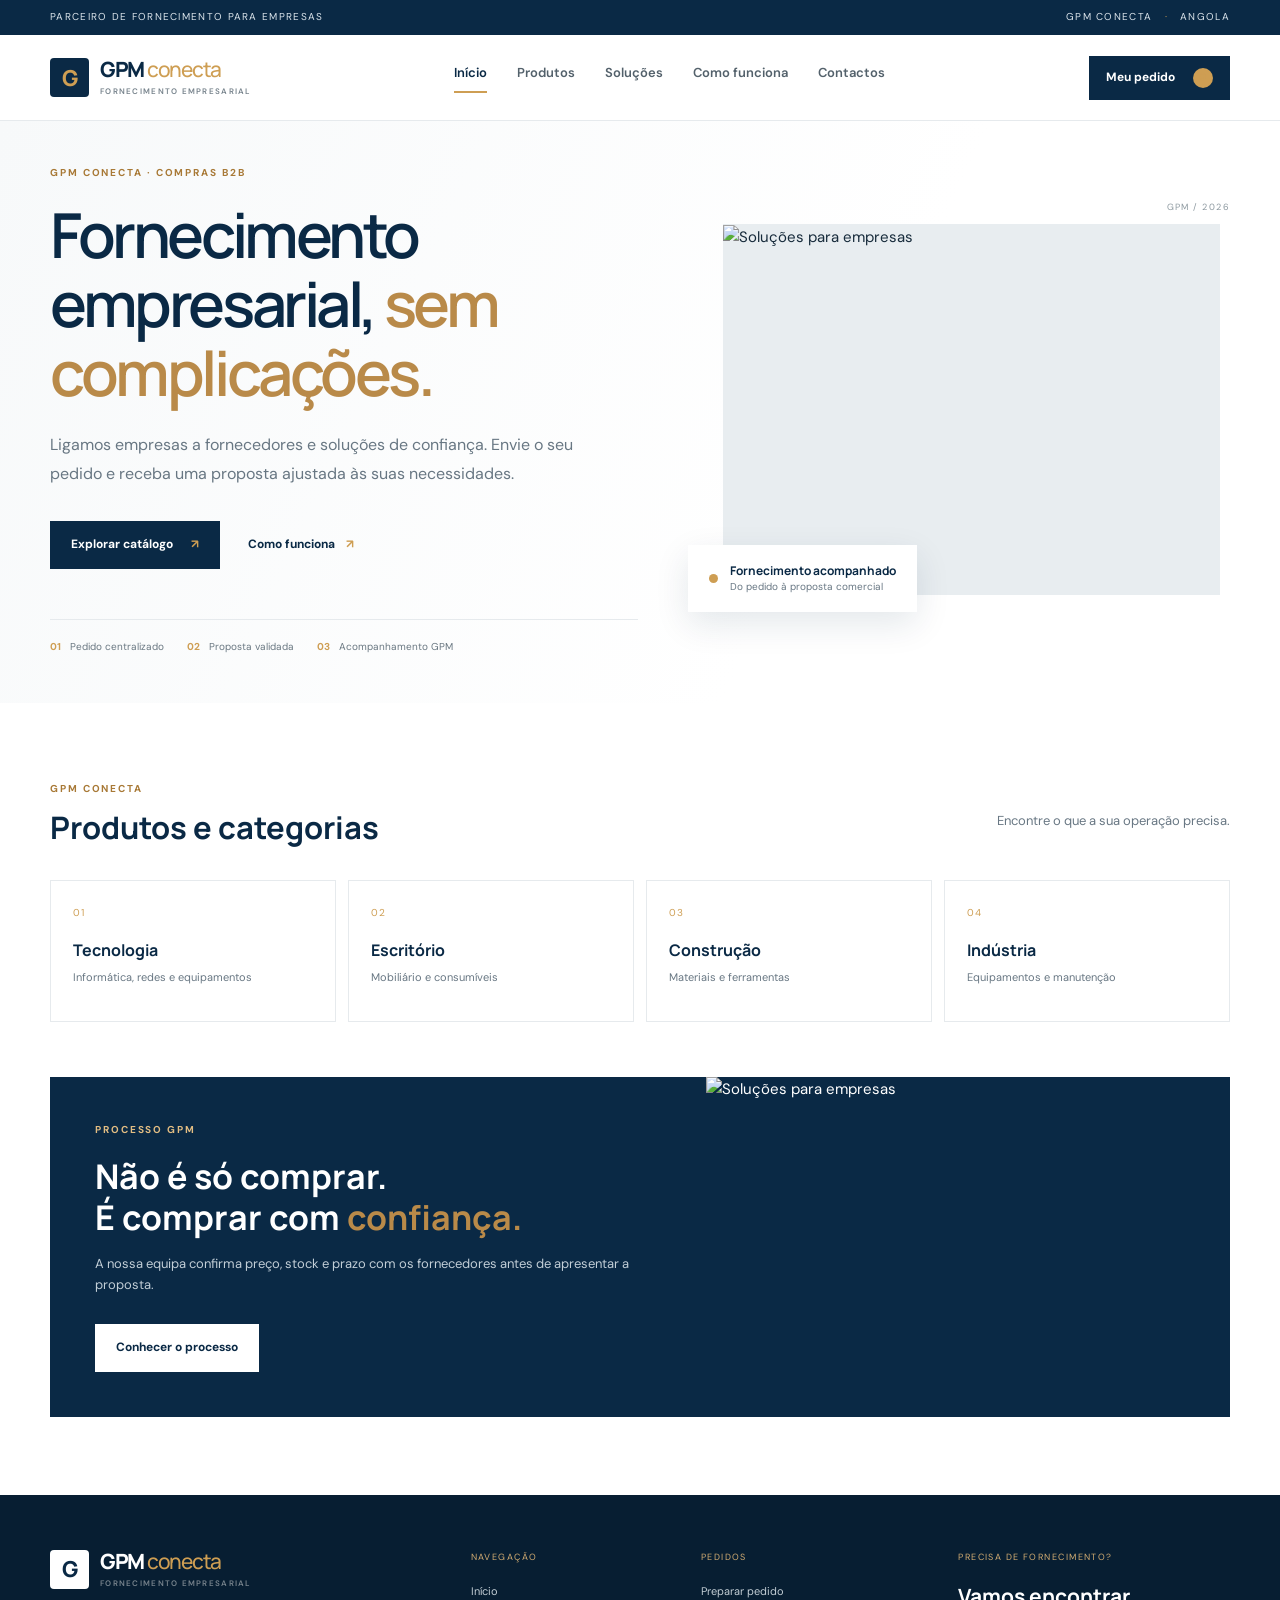
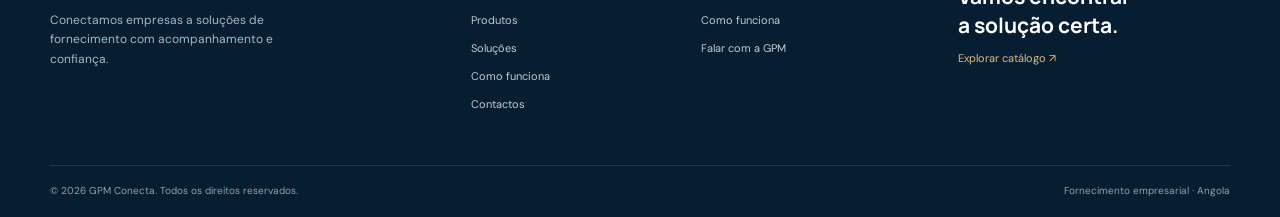
==== commit cc7c05ba: "chore: use CDN Bootstrap for standalone preview" ====
--- a/resources/templates/electro-original/index.html
+++ b/resources/templates/electro-original/index.html
@@ -1 +1 @@
-<!doctype html><html lang="pt-PT"><head><meta charset="utf-8"><meta name="viewport" content="width=device-width,initial-scale=1"><meta name="description" content="GPM Conecta — fornecimento empresarial e pedidos de cotação B2B."><meta name="theme-color" content="#0A2945"><title>GPM CONECTA · COMPRAS B2B | GPM Conecta</title><link rel="preconnect" href="https://fonts.googleapis.com"><link rel="preconnect" href="https://fonts.gstatic.com" crossorigin><link href="https://fonts.googleapis.com/css2?family=DM+Sans:wght@400;500;600;700&family=Manrope:wght@400;500;600;700;800&display=swap" rel="stylesheet"><link rel="stylesheet" href="css/bootstrap.min.css"><link rel="stylesheet" href="css/style.css"></head><body><div class="topline"><div class="wrap"><span>PARCEIRO DE FORNECIMENTO PARA EMPRESAS</span><span>GPM CONECTA <i>·</i> ANGOLA</span></div></div><header class="site-header"><div class="wrap header-inner"><a class="brand" href="index.html"><span class="brand-mark">G</span><span>GPM <b>conecta</b><small>FORNECIMENTO EMPRESARIAL</small></span></a><button class="menu-toggle" aria-label="Abrir menu" aria-expanded="false">☰</button><nav class="main-nav"><a class="active" href="index.html">Início</a><a class="" href="shop.html">Produtos</a><a class="" href="bestseller.html">Soluções</a><a class="" href="single.html">Como funciona</a><a class="" href="contact.html">Contactos</a></nav><a class="button button-primary header-cta" href="cart.html">Meu pedido <span class="quote-count">0</span></a></div></header><main><section class="hero"><div class="wrap hero-grid"><div class="hero-copy"><span class="eyebrow">GPM CONECTA · COMPRAS B2B</span><h1>Fornecimento empresarial, <em>sem complicações.</em></h1><p>Ligamos empresas a fornecedores e soluções de confiança. Envie o seu pedido e receba uma proposta ajustada às suas necessidades.</p><div class="hero-actions"><a class="button button-primary" href="shop.html">Explorar catálogo <span>↗</span></a><a class="text-action" href="single.html">Como funciona <span>↗</span></a></div><div class="hero-proof"><span><b>01</b> Pedido centralizado</span><span><b>02</b> Proposta validada</span><span><b>03</b> Acompanhamento GPM</span></div></div><div class="hero-visual"><div class="hero-image"><img src="https://raw.githubusercontent.com/devlelo/gpm/chore/organize-laravel-project/resources/templates/electro-original/img/carousel-1.png" alt="Soluções para empresas"></div><div class="floating-note"><span class="note-dot"></span><div><b>Fornecimento acompanhado</b><small>Do pedido à proposta comercial</small></div></div><div class="hero-index">GPM / 2026</div></div></div></section><section class="content-section"><div class="wrap"><div class="section-heading"><div><span class="eyebrow">GPM CONECTA</span><h2>Produtos e categorias</h2></div><p>Encontre o que a sua operação precisa.</p></div><div class="category-grid"><a href="shop.html" class="category-tile"><span>01</span><b>Tecnologia</b><small>Informática, redes e equipamentos</small></a><a href="shop.html" class="category-tile"><span>02</span><b>Escritório</b><small>Mobiliário e consumíveis</small></a><a href="shop.html" class="category-tile"><span>03</span><b>Construção</b><small>Materiais e ferramentas</small></a><a href="shop.html" class="category-tile"><span>04</span><b>Indústria</b><small>Equipamentos e manutenção</small></a></div><div class="split-banner"><div><span class="eyebrow light">PROCESSO GPM</span><h2>Não é só comprar.<br>É comprar com <em>confiança.</em></h2><p>A nossa equipa confirma preço, stock e prazo com os fornecedores antes de apresentar a proposta.</p><a class="button button-light" href="single.html">Conhecer o processo</a></div><img src="https://raw.githubusercontent.com/devlelo/gpm/chore/organize-laravel-project/resources/templates/electro-original/img/header-img.jpg" alt="Soluções para empresas"></div></div></section></main><footer class="site-footer"><div class="wrap footer-main"><div><a class="brand brand-footer" href="index.html"><span class="brand-mark">G</span><span>GPM <b>conecta</b><small>FORNECIMENTO EMPRESARIAL</small></span></a><p>Conectamos empresas a soluções de fornecimento com acompanhamento e confiança.</p></div><div><span class="footer-label">NAVEGAÇÃO</span><a href="index.html">Início</a><a href="shop.html">Produtos</a><a href="bestseller.html">Soluções</a><a href="single.html">Como funciona</a><a href="contact.html">Contactos</a></div><div><span class="footer-label">PEDIDOS</span><a href="cart.html">Preparar pedido</a><a href="single.html">Como funciona</a><a href="contact.html">Falar com a GPM</a></div><div class="footer-cta"><span class="footer-label">PRECISA DE FORNECIMENTO?</span><h3>Vamos encontrar<br>a solução certa.</h3><a href="shop.html">Explorar catálogo ↗</a></div></div><div class="wrap footer-bottom"><span>© 2026 GPM Conecta. Todos os direitos reservados.</span><span>Fornecimento empresarial · Angola</span></div></footer><script src="js/main.js"></script></body></html>+<!doctype html><html lang="pt-PT"><head><meta charset="utf-8"><meta name="viewport" content="width=device-width,initial-scale=1"><meta name="description" content="GPM Conecta — fornecimento empresarial e pedidos de cotação B2B."><meta name="theme-color" content="#0A2945"><title>GPM CONECTA · COMPRAS B2B | GPM Conecta</title><link rel="preconnect" href="https://fonts.googleapis.com"><link rel="preconnect" href="https://fonts.gstatic.com" crossorigin><link href="https://fonts.googleapis.com/css2?family=DM+Sans:wght@400;500;600;700&family=Manrope:wght@400;500;600;700;800&display=swap" rel="stylesheet"><link href="https://cdn.jsdelivr.net/npm/bootstrap@5.3.3/dist/css/bootstrap.min.css" rel="stylesheet"><link rel="stylesheet" href="css/style.css"></head><body><div class="topline"><div class="wrap"><span>PARCEIRO DE FORNECIMENTO PARA EMPRESAS</span><span>GPM CONECTA <i>·</i> ANGOLA</span></div></div><header class="site-header"><div class="wrap header-inner"><a class="brand" href="index.html"><span class="brand-mark">G</span><span>GPM <b>conecta</b><small>FORNECIMENTO EMPRESARIAL</small></span></a><button class="menu-toggle" aria-label="Abrir menu" aria-expanded="false">☰</button><nav class="main-nav"><a class="active" href="index.html">Início</a><a class="" href="shop.html">Produtos</a><a class="" href="bestseller.html">Soluções</a><a class="" href="single.html">Como funciona</a><a class="" href="contact.html">Contactos</a></nav><a class="button button-primary header-cta" href="cart.html">Meu pedido <span class="quote-count">0</span></a></div></header><main><section class="hero"><div class="wrap hero-grid"><div class="hero-copy"><span class="eyebrow">GPM CONECTA · COMPRAS B2B</span><h1>Fornecimento empresarial, <em>sem complicações.</em></h1><p>Ligamos empresas a fornecedores e soluções de confiança. Envie o seu pedido e receba uma proposta ajustada às suas necessidades.</p><div class="hero-actions"><a class="button button-primary" href="shop.html">Explorar catálogo <span>↗</span></a><a class="text-action" href="single.html">Como funciona <span>↗</span></a></div><div class="hero-proof"><span><b>01</b> Pedido centralizado</span><span><b>02</b> Proposta validada</span><span><b>03</b> Acompanhamento GPM</span></div></div><div class="hero-visual"><div class="hero-image"><img src="https://raw.githubusercontent.com/devlelo/gpm/chore/organize-laravel-project/resources/templates/electro-original/img/carousel-1.png" alt="Soluções para empresas"></div><div class="floating-note"><span class="note-dot"></span><div><b>Fornecimento acompanhado</b><small>Do pedido à proposta comercial</small></div></div><div class="hero-index">GPM / 2026</div></div></div></section><section class="content-section"><div class="wrap"><div class="section-heading"><div><span class="eyebrow">GPM CONECTA</span><h2>Produtos e categorias</h2></div><p>Encontre o que a sua operação precisa.</p></div><div class="category-grid"><a href="shop.html" class="category-tile"><span>01</span><b>Tecnologia</b><small>Informática, redes e equipamentos</small></a><a href="shop.html" class="category-tile"><span>02</span><b>Escritório</b><small>Mobiliário e consumíveis</small></a><a href="shop.html" class="category-tile"><span>03</span><b>Construção</b><small>Materiais e ferramentas</small></a><a href="shop.html" class="category-tile"><span>04</span><b>Indústria</b><small>Equipamentos e manutenção</small></a></div><div class="split-banner"><div><span class="eyebrow light">PROCESSO GPM</span><h2>Não é só comprar.<br>É comprar com <em>confiança.</em></h2><p>A nossa equipa confirma preço, stock e prazo com os fornecedores antes de apresentar a proposta.</p><a class="button button-light" href="single.html">Conhecer o processo</a></div><img src="https://raw.githubusercontent.com/devlelo/gpm/chore/organize-laravel-project/resources/templates/electro-original/img/header-img.jpg" alt="Soluções para empresas"></div></div></section></main><footer class="site-footer"><div class="wrap footer-main"><div><a class="brand brand-footer" href="index.html"><span class="brand-mark">G</span><span>GPM <b>conecta</b><small>FORNECIMENTO EMPRESARIAL</small></span></a><p>Conectamos empresas a soluções de fornecimento com acompanhamento e confiança.</p></div><div><span class="footer-label">NAVEGAÇÃO</span><a href="index.html">Início</a><a href="shop.html">Produtos</a><a href="bestseller.html">Soluções</a><a href="single.html">Como funciona</a><a href="contact.html">Contactos</a></div><div><span class="footer-label">PEDIDOS</span><a href="cart.html">Preparar pedido</a><a href="single.html">Como funciona</a><a href="contact.html">Falar com a GPM</a></div><div class="footer-cta"><span class="footer-label">PRECISA DE FORNECIMENTO?</span><h3>Vamos encontrar<br>a solução certa.</h3><a href="shop.html">Explorar catálogo ↗</a></div></div><div class="wrap footer-bottom"><span>© 2026 GPM Conecta. Todos os direitos reservados.</span><span>Fornecimento empresarial · Angola</span></div></footer><script src="js/main.js"></script></body></html>
